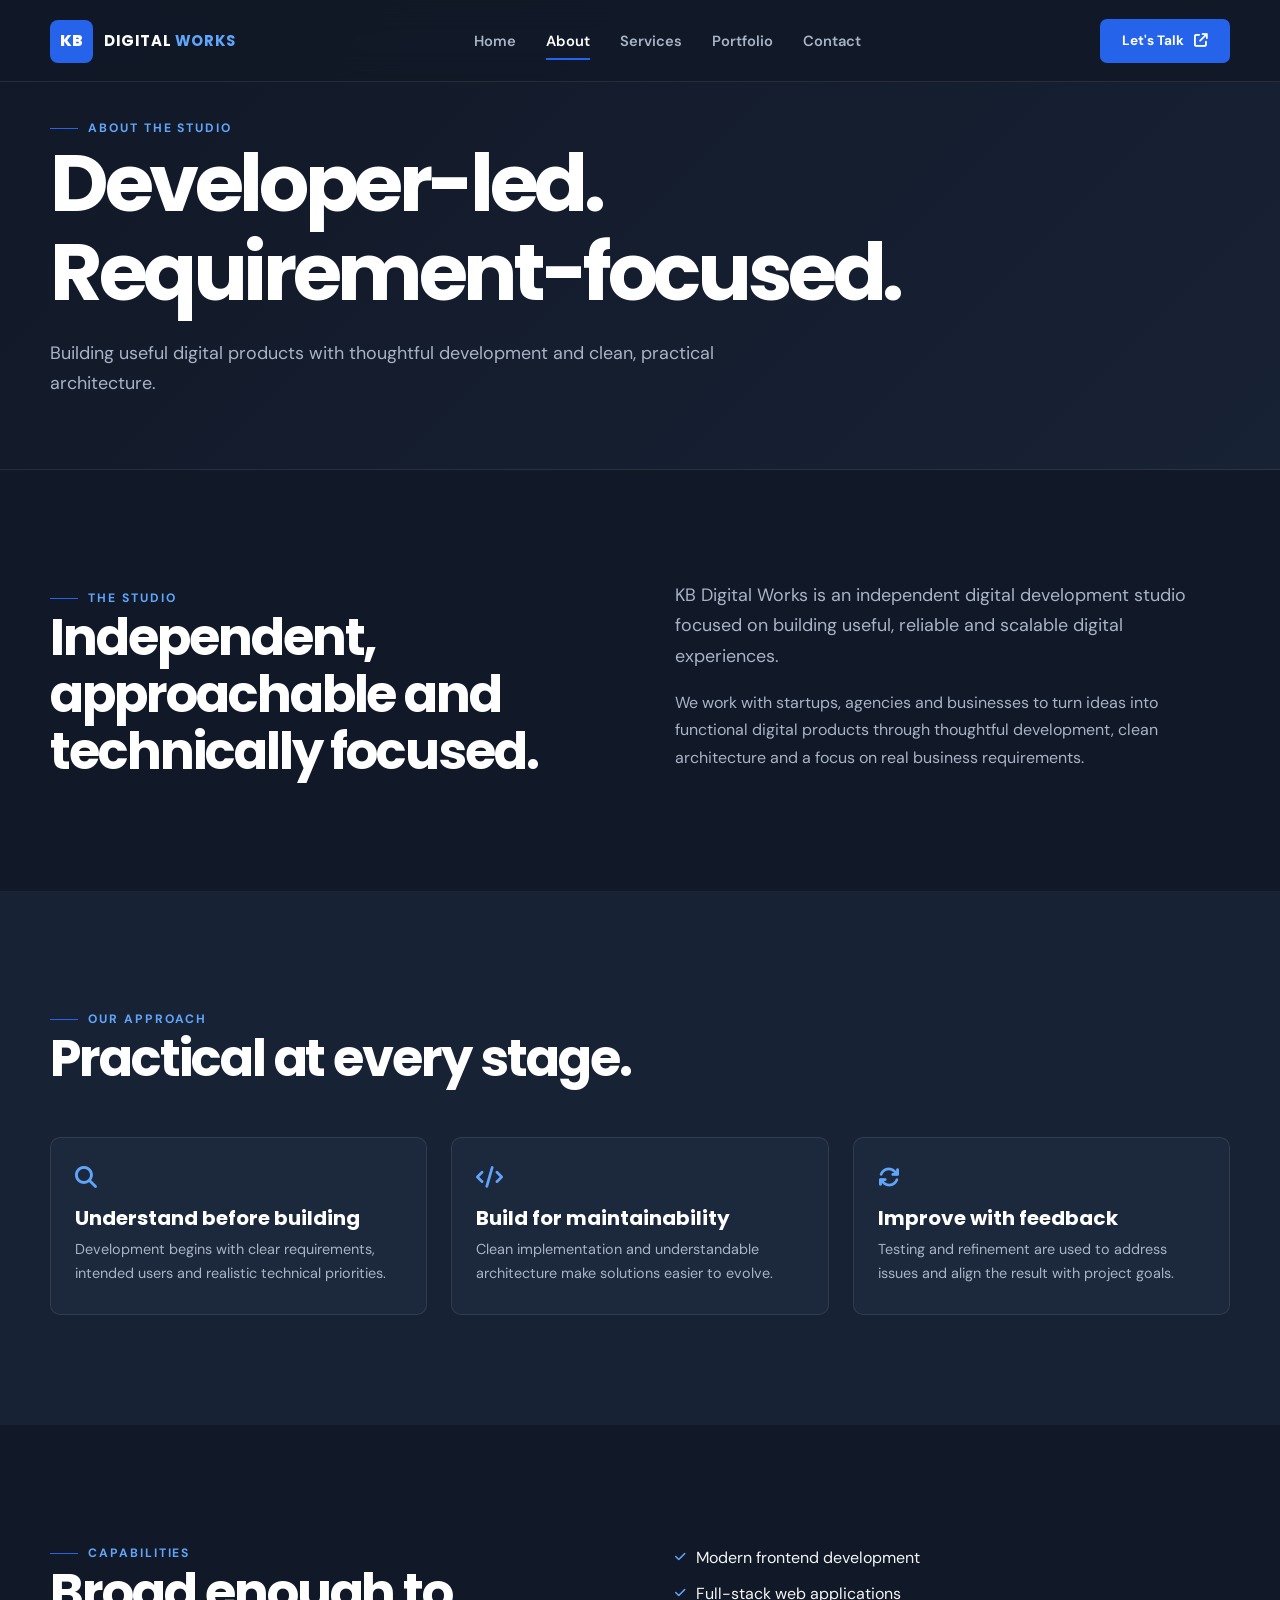
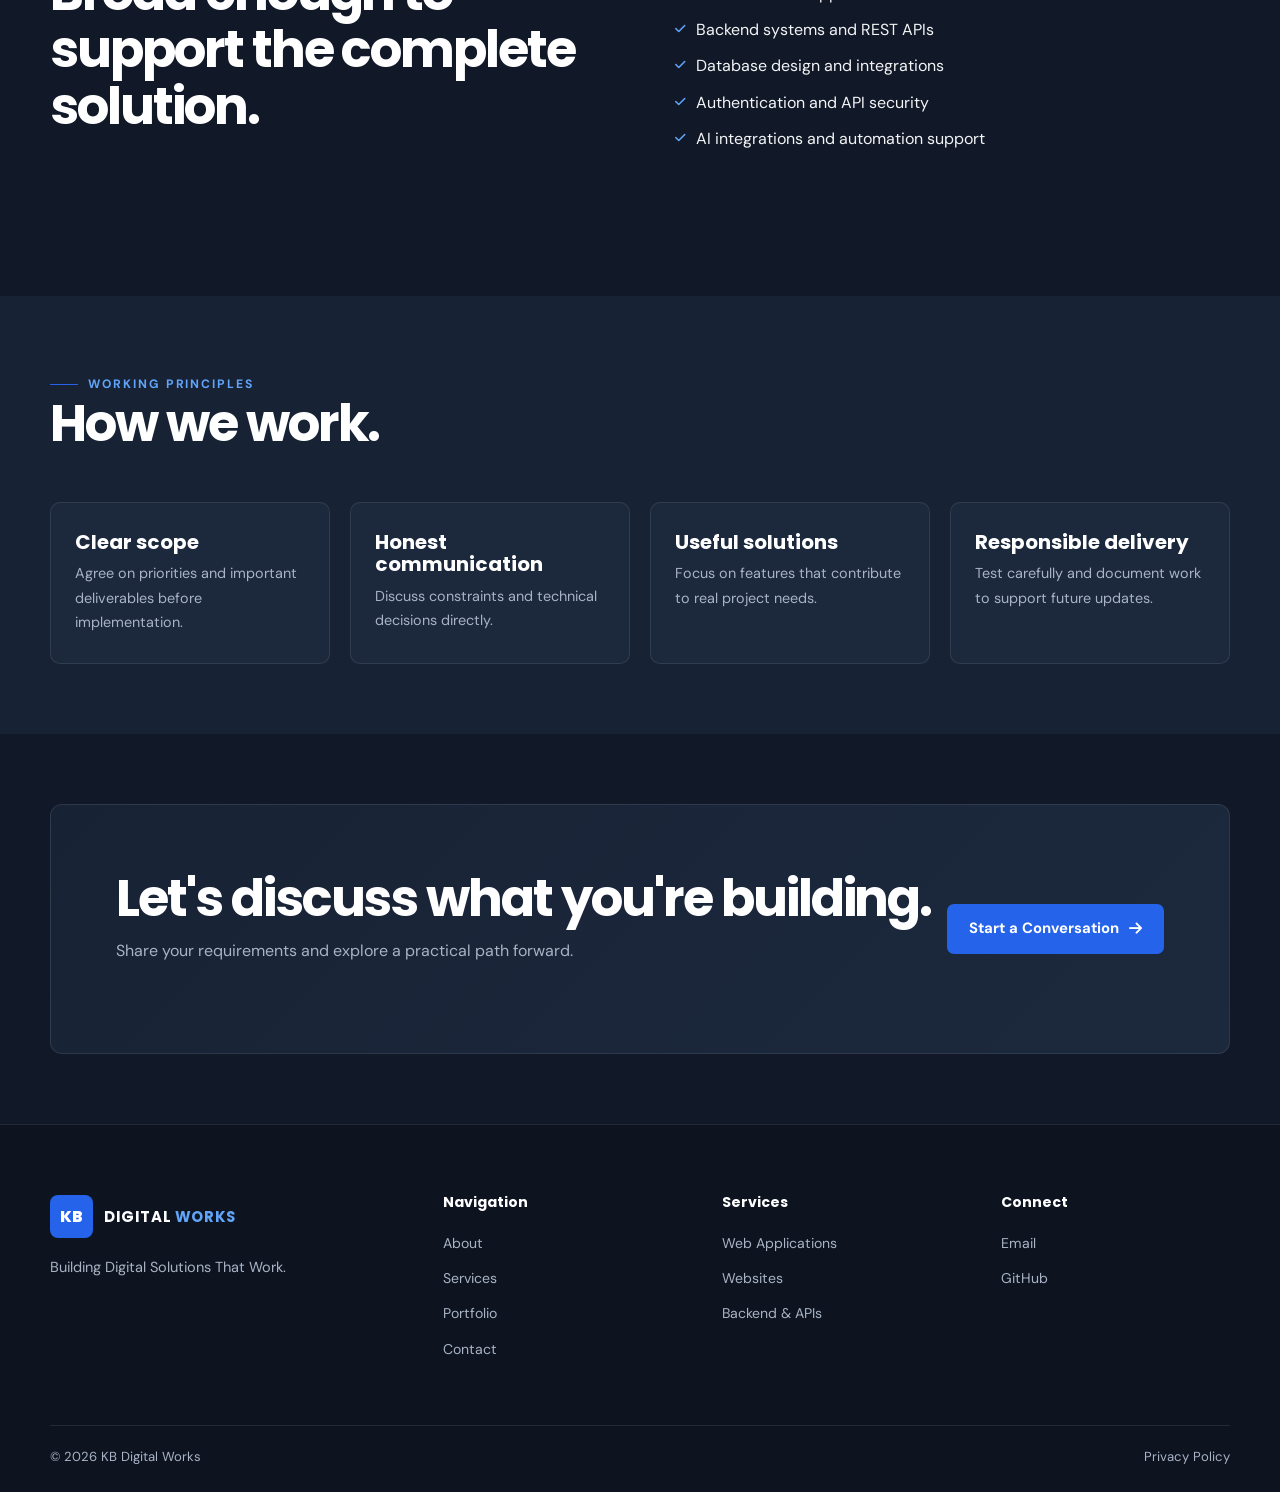
==== about.html @ 34f52a62 "Add new JavaScript files for animations, contact form handling, navigation, and portfolio filtering;" ====
<!DOCTYPE html><html lang="en"><head><meta charset="UTF-8"><meta name="viewport" content="width=device-width,initial-scale=1"><title>About | KB Digital Works</title><meta name="description" content="Learn about KB Digital Works, an independent developer-led digital development studio."><link rel="canonical" href="https://kb-digitalworks.github.io/about.html"><meta property="og:title" content="About KB Digital Works"><meta property="og:description" content="A developer-led studio focused on useful, reliable and scalable digital experiences."><link rel="icon" href="assets/images/logo/favicon.svg"><link rel="preconnect" href="https://fonts.googleapis.com"><link rel="preconnect" href="https://fonts.gstatic.com" crossorigin><link href="https://fonts.googleapis.com/css2?family=DM+Sans:wght@400;500;600;700&family=Poppins:wght@500;600;700;800&display=swap" rel="stylesheet"><link rel="stylesheet" href="https://cdnjs.cloudflare.com/ajax/libs/font-awesome/6.5.2/css/all.min.css"><link rel="stylesheet" href="css/style.css"><link rel="stylesheet" href="css/animations.css"><link rel="stylesheet" href="css/responsive.css"></head><body>
<header class="header"><nav class="navbar container"><a class="brand" href="index.html"><span class="brand-icon">KB</span><span class="brand-name">DIGITAL <span>WORKS</span></span></a><ul class="nav-links"><li><a class="nav-link" href="index.html">Home</a></li><li><a class="nav-link active" href="about.html">About</a></li><li><a class="nav-link" href="services.html">Services</a></li><li><a class="nav-link" href="portfolio.html">Portfolio</a></li><li><a class="nav-link" href="contact.html">Contact</a></li></ul><a class="nav-cta" href="contact.html">Let's Talk <i class="fa-solid fa-arrow-up-right-from-square"></i></a><button class="menu-toggle" aria-label="Toggle navigation" aria-expanded="false"><i class="fa-solid fa-bars"></i></button></nav></header>
<main class="main-content"><section class="page-hero"><div class="container"><div class="eyebrow">About the studio</div><h1>Developer-led. Requirement-focused.</h1><p class="lead">Building useful digital products with thoughtful development and clean, practical architecture.</p></div></section>
<section class="section"><div class="container"><div class="grid two-col" data-reveal><div><div class="eyebrow">The studio</div><h2>Independent, approachable and technically focused.</h2></div><div><p class="lead">KB Digital Works is an independent digital development studio focused on building useful, reliable and scalable digital experiences.</p><p style="color:var(--muted);margin-top:18px">We work with startups, agencies and businesses to turn ideas into functional digital products through thoughtful development, clean architecture and a focus on real business requirements.</p></div></div></div></section>
<section class="section" style="background:var(--bg-secondary)"><div class="container"><div class="section-heading"><div class="eyebrow">Our approach</div><h2>Practical at every stage.</h2></div><div class="grid three-col"><article class="card differentiator"><i class="fa-solid fa-magnifying-glass"></i><h3>Understand before building</h3><p>Development begins with clear requirements, intended users and realistic technical priorities.</p></article><article class="card differentiator"><i class="fa-solid fa-code"></i><h3>Build for maintainability</h3><p>Clean implementation and understandable architecture make solutions easier to evolve.</p></article><article class="card differentiator"><i class="fa-solid fa-arrows-rotate"></i><h3>Improve with feedback</h3><p>Testing and refinement are used to address issues and align the result with project goals.</p></article></div></div></section>
<section class="section"><div class="container"><div class="grid two-col"><div><div class="section-heading"><div class="eyebrow">Capabilities</div><h2>Broad enough to support the complete solution.</h2></div></div><div><ul class="check-list"><li><i class="fa-solid fa-check"></i>Modern frontend development</li><li><i class="fa-solid fa-check"></i>Full-stack web applications</li><li><i class="fa-solid fa-check"></i>Backend systems and REST APIs</li><li><i class="fa-solid fa-check"></i>Database design and integrations</li><li><i class="fa-solid fa-check"></i>Authentication and API security</li><li><i class="fa-solid fa-check"></i>AI integrations and automation support</li></ul></div></div></div></section>
<section class="section-sm" style="background:var(--bg-secondary)"><div class="container"><div class="section-heading"><div class="eyebrow">Working principles</div><h2>How we work.</h2></div><div class="grid four-col"><article class="card differentiator"><h3>Clear scope</h3><p>Agree on priorities and important deliverables before implementation.</p></article><article class="card differentiator"><h3>Honest communication</h3><p>Discuss constraints and technical decisions directly.</p></article><article class="card differentiator"><h3>Useful solutions</h3><p>Focus on features that contribute to real project needs.</p></article><article class="card differentiator"><h3>Responsible delivery</h3><p>Test carefully and document work to support future updates.</p></article></div></div></section>
<section class="section-sm"><div class="container"><div class="cta-band"><div><h2>Let's discuss what you're building.</h2><p>Share your requirements and explore a practical path forward.</p></div><a class="btn btn-primary" href="contact.html">Start a Conversation <i class="fa-solid fa-arrow-right"></i></a></div></div></section></main>
<footer class="footer"><div class="container"><div class="grid footer-grid"><div class="footer-about"><a class="brand" href="index.html"><span class="brand-icon">KB</span><span class="brand-name">DIGITAL <span>WORKS</span></span></a><p>Building Digital Solutions That Work.</p></div><div><h3>Navigation</h3><ul class="footer-links"><li><a href="about.html">About</a></li><li><a href="services.html">Services</a></li><li><a href="portfolio.html">Portfolio</a></li><li><a href="contact.html">Contact</a></li></ul></div><div><h3>Services</h3><ul class="footer-links"><li><a href="services.html#full-stack">Web Applications</a></li><li><a href="services.html#websites">Websites</a></li><li><a href="services.html#backend">Backend &amp; APIs</a></li></ul></div><div><h3>Connect</h3><ul class="footer-links"><li><a href="mailto:contact.kbdigitalworks@google.com">Email</a></li><li><a href="https://github.com/kb-digitalworks" target="_blank" rel="noopener">GitHub</a></li></ul></div></div><div class="footer-bottom"><span>© <span class="year"></span> KB Digital Works</span><a href="privacy.html">Privacy Policy</a></div></div></footer>
<script src="js/navigation-final.js"></script><script src="js/main.js"></script><script src="js/animations.js"></script></body></html>
---- css/style.css ----
/* Main stylesheet for KB Digital Works */

/* ==============================
   GLOBAL STYLES
================================= */

:root {
  --bg-primary: #111827;
  --bg-secondary: #182235;
  --bg-card: #1c293d;

  --primary: #2563eb;
  --blue-light: #60a5fa;

  --white: #ffffff;
  --light: #f3f4f6;
  --muted: #a8b3c5;

  --border: rgba(255, 255, 255, 0.09);

  --heading: 'Poppins', sans-serif;
  --body: 'DM Sans', sans-serif;
  --container: 1180px;
}

* {
  margin: 0;
  padding: 0;
  box-sizing: border-box;
}

html {
  scroll-behavior: smooth;
}

body {
  background: var(--bg-primary);
  color: var(--white);
  font-family: var(--body);
  font-size: 16px;
  line-height: 1.7;
  overflow-x: hidden;
}

img {
  max-width: 100%;
  display: block;
}

a {
  color: inherit;
  text-decoration: none;
}

ul {
  list-style: none;
}

button,
input,
textarea,
select {
  font: inherit;
}

.container {
  width: min(var(--container), calc(100% - 48px));
  margin-inline: auto;
}

.section {
  padding: 110px 0;
}

.section-sm {
  padding: 70px 0;
}

.eyebrow {
  display: inline-flex;
  align-items: center;
  gap: 10px;
  color: var(--blue-light);
  font-size: 0.76rem;
  font-weight: 700;
  letter-spacing: 0.16em;
  text-transform: uppercase;
}

.eyebrow::before {
  content: '';
  width: 28px;
  height: 1px;
  background: var(--primary);
}

h1,
h2,
h3,
h4 {
  font-family: var(--heading);
  line-height: 1.12;
}

h1 {
  font-size: clamp(3rem, 6vw, 5.25rem);
  letter-spacing: -0.055em;
}

h2 {
  font-size: clamp(2.2rem, 4vw, 3.8rem);
  letter-spacing: -0.04em;
}

h3 {
  font-size: 1.25rem;
}

.lead {
  color: var(--muted);
  font-size: 1.12rem;
}

.text-muted {
  color: var(--muted);
}

.section-heading {
  max-width: 760px;
  margin-bottom: 50px;
}

.section-heading.center {
  text-align: center;
  margin-inline: auto;
}

.section-heading.center .eyebrow {
  justify-content: center;
}

.section-heading.center .eyebrow::before {
  display: none;
}

.grid {
  display: grid;
}

.two-col {
  grid-template-columns: repeat(2, minmax(0, 1fr));
  gap: 70px;
}

.three-col {
  grid-template-columns: repeat(3, minmax(0, 1fr));
  gap: 24px;
}

.four-col {
  grid-template-columns: repeat(4, minmax(0, 1fr));
  gap: 20px;
}

/* ==============================
   NAVBAR
================================= */

.header {
  height: 82px;
  position: fixed;
  inset: 0 0 auto;
  z-index: 1000;

  background: rgba(17, 24, 39, 0.84);
  border-bottom: 1px solid var(--border);
  backdrop-filter: blur(16px);

  transition: 0.3s;
}

.header.scrolled {
  background: rgba(17, 24, 39, 0.96);
}

.navbar {
  height: 82px;

  display: flex;
  align-items: center;
  justify-content: space-between;
}

/* BRAND */

.brand {
  display: flex;
  align-items: center;
  gap: 11px;
}

.brand-icon {
  width: 43px;
  height: 43px;

  border-radius: 8px;

  display: grid;
  place-items: center;

  background: var(--primary);

  font-family: var(--heading);
  font-weight: 800;
}

.brand-name {
  font-family: var(--heading);
  font-size: 0.93rem;
  font-weight: 700;
  letter-spacing: 0.04em;
}

.brand-name span {
  color: var(--blue-light);
}

/* NAV LINKS */

.nav-links {
  display: flex;
  align-items: center;
  gap: 30px;
}

.nav-link {
  position: relative;
  padding: 29px 0;

  color: var(--muted);
  font-size: 0.92rem;
  font-weight: 600;

  transition: color 0.3s ease;
}

.nav-link::after {
  content: '';
  position: absolute;
  left: 0;
  right: 100%;
  bottom: 20px;

  height: 2px;
  background: var(--primary);

  transition: right 0.25s;
}

.nav-link:hover,
.nav-link.active {
  color: var(--white);
}

.nav-link:hover::after,
.nav-link.active::after {
  right: 0;
}

/* CTA BUTTON */

.nav-cta,
.btn {
  display: inline-flex;
  align-items: center;
  justify-content: center;
  gap: 10px;

  min-height: 50px;
  padding: 0 21px;

  border: 1px solid transparent;
  border-radius: 7px;

  font-weight: 700;
  font-size: 0.93rem;

  transition: 0.25s;
  cursor: pointer;
}

.nav-cta {
  min-height: 44px;
  background: var(--primary);
  font-size: 0.85rem;
}

.btn-primary {
  background: var(--primary);
  color: var(--white);
}

.btn-primary:hover {
  background: #1d4ed8;
  transform: translateY(-2px);
  box-shadow: 0 12px 28px rgba(37, 99, 235, 0.22);
}

.btn-secondary {
  border-color: var(--border);
  background: transparent;
}

.btn-secondary:hover {
  border-color: rgba(96, 165, 250, 0.55);
  background: rgba(255, 255, 255, 0.03);
  transform: translateY(-2px);
}

/* MOBILE MENU BUTTON */

.menu-toggle {
  display: none;

  width: 44px;
  height: 44px;

  border: 0;
  background: transparent;

  color: white;
  font-size: 1.25rem;

  cursor: pointer;
}

/* ==============================
   RESPONSIVE NAVBAR
================================= */

@media (max-width: 900px) {
  .nav-links {
    gap: 20px;
  }

  .nav-cta {
    display: none;
  }
}

@media (max-width: 700px) {
  .navbar {
    height: 72px;
  }

  .menu-toggle {
    display: block;
  }

  .nav-links {
    position: absolute;
    top: 72px;
    left: 0;

    width: 100%;

    display: none;
    flex-direction: column;
    align-items: flex-start;

    gap: 0;

    padding: 15px 5% 22px;

    background: var(--bg-secondary);
    border-bottom: 1px solid var(--border);
  }

  .nav-links.show {
    display: flex;
  }

  .nav-links li {
    width: 100%;
  }

  .nav-link {
    display: block;
    width: 100%;
    padding: 13px 0;
  }

  .brand-name {
    font-size: 15px;
  }
}

/* ==============================
   COMPONENT STYLES
================================= */

.hero {
  position: relative;
  min-height: 680px;

  display: flex;
  align-items: center;
  overflow: hidden;
}

.hero::before {
  content: '';
  position: absolute;
  width: 520px;
  height: 520px;
  right: -180px;
  top: -170px;

  border-radius: 50%;

  background: rgba(37, 99, 235, 0.12);
  filter: blur(90px);
}

.hero-grid {
  align-items: center;
}

.hero-copy h1 {
  max-width: 730px;
}

.hero-copy h1 span {
  color: var(--blue-light);
}

.hero-copy .lead {
  max-width: 630px;
  margin: 24px 0 32px;
}

.availability {
  display: flex;
  align-items: center;
  gap: 9px;
  margin-bottom: 24px;

  color: var(--muted);
  font-size: 0.85rem;
}

.availability i {
  color: #50d890;
  font-size: 0.55rem;
}

.hero-actions {
  display: flex;
  gap: 12px;
}

.hero-visual {
  position: relative;
  height: 490px;
}

.dashboard-shell {
  position: absolute;
  inset: 20px 0 35px 20px;

  border: 1px solid var(--border);
  border-radius: 14px;

  background: linear-gradient(
    145deg,
    rgba(28, 41, 61, 0.95),
    rgba(17, 24, 39, 0.96)
  );

  box-shadow: 0 30px 70px rgba(0, 0, 0, 0.28);
  overflow: hidden;
}

.dashboard-top {
  height: 54px;

  border-bottom: 1px solid var(--border);

  display: flex;
  align-items: center;
  padding: 0 18px;
  gap: 7px;
}

.dot {
  width: 7px;
  height: 7px;
  border-radius: 50%;

  background: rgba(255, 255, 255, 0.18);
}

.dash-body {
  display: grid;
  grid-template-columns: 58px 1fr;
  height: calc(100% - 54px);
}

.dash-sidebar {
  border-right: 1px solid var(--border);

  display: flex;
  align-items: center;
  flex-direction: column;

  padding-top: 18px;
  gap: 17px;
}

.dash-sidebar i {
  color: var(--text-muted);
}

.dash-main {
  padding: 24px;
}

.dash-kicker {
  font-size: 0.65rem;
  color: var(--muted);
  text-transform: uppercase;
}

.dash-title {
  height: 13px;
  width: 150px;

  background: rgba(255, 255, 255, 0.85);
  border-radius: 3px;

  margin: 10px 0 22px;
}

.chart {
  height: 145px;

  border-left: 1px solid var(--border);
  border-bottom: 1px solid var(--border);

  display: flex;
  align-items: flex-end;
  gap: 10px;

  padding: 12px;
}

.chart span {
  flex: 1;

  background: linear-gradient(to top, rgba(37, 99, 235, 0.65), rgba(96, 165, 250, 0.12));
  border-radius: 3px 3px 0 0;
}

.code-panel {
  position: absolute;
  right: -20px;
  bottom: 0;

  width: 270px;
  padding: 17px;

  border: 1px solid var(--border);
  border-radius: 10px;

  background: rgba(24, 34, 53, 0.96);
  box-shadow: 0 18px 40px rgba(0, 0, 0, 0.25);

  font-family: monospace;
  font-size: 0.72rem;
  color: var(--muted);
}

.code-panel div {
  margin: 5px 0;
}

.code-blue {
  color: var(--blue-light);
}

.intro-panel {
  padding: 55px;

  border: 1px solid var(--border);
  border-radius: 12px;

  background: var(--bg-secondary);

  grid-template-columns: 1.35fr 1fr;
  align-items: center;
}

.intro-panel h2 {
  max-width: 620px;
}

.principles {
  display: grid;
  gap: 16px;
}

.principle {
  display: flex;
  align-items: center;
  gap: 13px;

  color: var(--light);
  font-weight: 600;
}

.principle i {
  width: 34px;
  height: 34px;

  border-radius: 50%;

  display: grid;
  place-items: center;

  background: rgba(37, 99, 235, 0.12);
  color: var(--blue-light);
  font-size: 0.75rem;
}

.card {
  border: 1px solid var(--border);
  border-radius: 10px;

  background: var(--bg-card);

  transition: 0.28s;
}

.card:hover {
  transform: translateY(-6px);
  border-color: rgba(96, 165, 250, 0.28);
  box-shadow: 0 20px 45px rgba(0, 0, 0, 0.16);
}

.service-card {
  padding: 32px;
  min-height: 370px;
}

.icon-box {
  width: 48px;
  height: 48px;

  border: 1px solid var(--border);
  border-radius: 8px;

  display: grid;
  place-items: center;

  color: var(--blue-light);
  background: rgba(37, 99, 235, 0.08);

  margin-bottom: 26px;
}

.service-card h3 {
  margin-bottom: 12px;
}

.service-card p {
  color: var(--muted);
  font-size: 0.94rem;
}

.tag-list {
  display: flex;
  flex-wrap: wrap;
  gap: 7px;
  margin: 20px 0;
}

.tag {
  padding: 5px 9px;

  border: 1px solid var(--border);
  border-radius: 4px;

  color: var(--muted);
  font-size: 0.72rem;
}

.text-link {
  display: inline-flex;
  align-items: center;
  gap: 8px;

  color: var(--blue-light);
  font-size: 0.87rem;
  font-weight: 700;
}

.text-link i {
  transition: 0.2s;
}

.text-link:hover i {
  transform: translateX(4px);
}

.differentiator {
  padding: 28px 24px;
}

.differentiator i {
  color: var(--blue-light);
  font-size: 1.35rem;
  margin-bottom: 18px;
}

.differentiator p {
  color: var(--muted);
  font-size: 0.9rem;
  margin-top: 8px;
}

.tech-group {
  padding: 28px;
  border-left: 1px solid var(--border);
}

.tech-group h3 {
  font-size: 0.95rem;
  text-transform: uppercase;
  letter-spacing: 0.09em;
  margin-bottom: 18px;
}

.tech-tags {
  display: flex;
  flex-wrap: wrap;
  gap: 8px;
}

.project-card {
  overflow: hidden;
}

.project-visual {
  height: 230px;

  display: grid;
  place-items: center;
  position: relative;

  background: var(--bg-secondary);

  border-bottom: 1px solid var(--border);
}

.project-visual::after {
  content: '';
  position: absolute;
  width: 180px;
  height: 180px;

  border: 1px solid var(--border);
  border-radius: 50%;

  transform: rotate(-15deg);
}

.project-visual i {
  position: relative;
  z-index: 2;

  color: var(--blue-light);
  font-size: 2.4rem;
}

.project-content {
  padding: 25px;
}

.project-status {
  color: var(--blue-light);
  font-size: 0.72rem;
  text-transform: uppercase;
  font-weight: 700;
  letter-spacing: 0.08em;
}

.project-content h3 {
  margin: 8px 0;
}

.project-content p {
  color: var(--muted);
  font-size: 0.88rem;
}

.process-grid {
  position: relative;
  grid-template-columns: repeat(5, 1fr);
}

.process-grid::before {
  content: '';
  position: absolute;
  top: 25px;
  left: 8%;
  right: 8%;

  height: 1px;
  background: var(--border);
}

.process-step {
  position: relative;
  text-align: center;
  padding: 0 12px;
}

.step-number {
  position: relative;
  z-index: 2;

  width: 50px;
  height: 50px;
  margin: 0 auto 20px;

  border-radius: 50%;

  display: grid;
  place-items: center;

  border: 1px solid var(--border);

  background: var(--bg-primary);
  color: var(--blue-light);

  font-family: var(--heading);
  font-size: 0.85rem;
}

.process-step p {
  color: var(--muted);
  font-size: 0.85rem;
  margin-top: 8px;
}

.cta-band {
  padding: 65px;

  border: 1px solid var(--border);
  border-radius: 12px;

  background: linear-gradient(135deg, var(--bg-secondary), var(--bg-card));

  display: flex;
  align-items: center;
  justify-content: space-between;
}

.cta-band h2 {
  font-size: clamp(2rem, 4vw, 3.2rem);
}

.cta-band p {
  color: var(--muted);
  margin: 10px 0 24px;
}

.cta-actions {
  display: flex;
  gap: 10px;
}

.page-hero {
  min-height: 390px;

  display: flex;
  align-items: flex-end;

  padding: 110px 0 70px;

  background: linear-gradient(135deg, var(--bg-primary), var(--bg-secondary));
  border-bottom: 1px solid var(--border);
}

.page-hero h1 {
  font-size: clamp(3rem, 7vw, 5rem);
  max-width: 850px;
}

.page-hero p {
  max-width: 700px;
  margin-top: 20px;
}

.detail-item {
  display: grid;
  grid-template-columns: 70px 1fr;
  gap: 24px;

  padding: 55px 0;
  border-bottom: 1px solid var(--border);
}

.detail-item:last-child {
  border: 0;
}

.detail-item .icon-box {
  margin: 0;
}

.detail-copy p {
  color: var(--muted);
  margin: 12px 0 18px;
}

.detail-columns {
  grid-template-columns: 1fr 1fr;
  gap: 30px;
}

.check-list li {
  display: flex;
  gap: 10px;
  margin: 9px 0;

  color: var(--light);
}

.check-list i {
  color: var(--blue-light);
  margin-top: 7px;
  font-size: 0.75rem;
}

.faq-item {
  border-bottom: 1px solid var(--border);
}

.faq-question {
  width: 100%;
  border: 0;
  background: transparent;

  color: white;

  display: flex;
  justify-content: space-between;
  text-align: left;

  padding: 20px 0;
  cursor: pointer;
  font-weight: 700;
}

.faq-answer {
  max-height: 0;
  overflow: hidden;

  color: var(--muted);
  transition: max-height 0.35s;
}

.faq-answer p {
  padding: 0 40px 20px 0;
}

.faq-item.open .faq-answer {
  max-height: 220px;
}

.faq-item.open .faq-question i {
  transform: rotate(45deg);
}

.portfolio-filter {
  display: flex;
  gap: 8px;
  margin-bottom: 32px;
  flex-wrap: wrap;
}

.filter-btn {
  border: 1px solid var(--border);
  background: transparent;

  color: var(--muted);
  border-radius: 6px;
  padding: 9px 14px;

  cursor: pointer;
}

.filter-btn.active,
.filter-btn:hover {
  background: var(--primary);
  color: white;
  border-color: var(--primary);
}

.portfolio-grid {
  grid-template-columns: repeat(3, minmax(0, 1fr));
  gap: 24px;
}

.portfolio-card.hidden {
  display: none;
}

.contact-layout {
  grid-template-columns: 0.85fr 1.15fr;
}

.contact-detail {
  display: flex;
  gap: 14px;
  margin: 22px 0;
}

.contact-detail i {
  width: 40px;
  height: 40px;

  border-radius: 7px;

  display: grid;
  place-items: center;

  background: rgba(37, 99, 235, 0.1);
  color: var(--blue-light);
}

.contact-form {
  padding: 38px;

  border: 1px solid var(--border);
  border-radius: 12px;

  background: var(--bg-secondary);
}

.form-row {
  display: grid;
  grid-template-columns: 1fr 1fr;
  gap: 18px;
}

.form-group {
  margin-bottom: 18px;
}

.form-group label {
  display: block;
  margin-bottom: 7px;

  font-size: 0.85rem;
  font-weight: 700;
}

.form-group input,
.form-group select,
.form-group textarea {
  width: 100%;

  border: 1px solid var(--border);
  border-radius: 6px;

  background: #131d2d;
  color: white;

  padding: 12px 14px;

  outline: none;
}

.form-group textarea {
  min-height: 140px;
  resize: vertical;
}

.form-group input:focus,
.form-group select:focus,
.form-group textarea:focus {
  border-color: var(--blue-light);
  box-shadow: 0 0 0 3px rgba(96, 165, 250, 0.08);
}

.form-group input.invalid,
.form-group select.invalid,
.form-group textarea.invalid {
  border-color: #f87171;
}

.error-message {
  min-height: 18px;
  color: #fca5a5;
  font-size: 0.75rem;
  margin-top: 4px;
}

.privacy-check {
  display: flex;
  align-items: flex-start;
  gap: 10px;

  font-size: 0.82rem;
  color: var(--muted);
}

.privacy-check input {
  margin-top: 5px;
  accent-color: var(--primary);
}

.honeypot {
  position: absolute !important;
  left: -9999px !important;
}

.form-status {
  display: none;
  margin-top: 15px;
  padding: 12px;
  border-radius: 6px;
  font-size: 0.87rem;
}

.form-status.success {
  display: block;

  background: rgba(34, 197, 94, 0.1);
  border: 1px solid rgba(34, 197, 94, 0.25);
}

.form-status.error {
  display: block;

  background: rgba(248, 113, 113, 0.1);
  border: 1px solid rgba(248, 113, 113, 0.25);
}

.submit-btn[disabled] {
  opacity: 0.65;
  cursor: not-allowed;
}

.policy-content {
  max-width: 820px;
}

.policy-content h2 {
  font-size: 1.65rem;
  margin: 40px 0 12px;
}

.policy-content p,
.policy-content li {
  color: var(--muted);
}

.policy-content ul {
  padding-left: 20px;
}

.policy-note {
  border-left: 3px solid var(--primary);
  padding: 16px 20px;

  background: var(--bg-secondary);
  color: var(--muted) !important;

  margin-bottom: 30px;
}

.footer {
  border-top: 1px solid var(--border);
  padding: 70px 0 24px;

  background: #0d1420;
}

.footer-grid {
  grid-template-columns: 1.5fr repeat(3, 1fr);
  gap: 50px;
}

.footer-about p {
  color: var(--muted);
  max-width: 330px;
  margin-top: 18px;
  font-size: 0.91rem;
}

.footer h3 {
  font-size: 0.88rem;
  margin-bottom: 18px;
}

.footer-links li {
  margin: 8px 0;
}

.footer-links a {
  color: var(--muted);
  font-size: 0.88rem;
}

.footer-links a:hover {
  color: white;
}

.footer-bottom {
  margin-top: 55px;
  padding-top: 20px;

  border-top: 1px solid var(--border);

  display: flex;
  justify-content: space-between;

  color: var(--muted);
  font-size: 0.82rem;
}
---- css/animations.css ----
[data-reveal]{opacity:0;transform:translateY(22px);transition:opacity .65s ease,transform .65s ease}[data-reveal].revealed{opacity:1;transform:none}.hero-copy[data-reveal]{transition-delay:.08s}.hero-visual[data-reveal]{transition-delay:.18s}@keyframes pulseDot{0%,100%{box-shadow:0 0 0 0 rgba(80,216,144,.35)}50%{box-shadow:0 0 0 6px rgba(80,216,144,0)}}.availability i{animation:pulseDot 2s infinite}@media(prefers-reduced-motion:reduce){html{scroll-behavior:auto}[data-reveal]{opacity:1;transform:none;transition:none}.availability i{animation:none}}
---- css/responsive.css ----
@media(max-width:1024px){.four-col{grid-template-columns:repeat(2,1fr)}.hero-grid,.two-col,.contact-layout{grid-template-columns:1fr 1fr;gap:40px}.process-grid{grid-template-columns:repeat(5,1fr)}.footer-grid{grid-template-columns:1.5fr 1fr 1fr}.footer-grid>div:last-child{grid-column:2/4}.portfolio-grid{grid-template-columns:repeat(2,1fr)}}
@media(max-width:820px){.nav-cta{display:none}.menu-toggle{display:block}.nav-links{position:absolute;top:82px;left:0;width:100%;display:none;flex-direction:column;align-items:flex-start;gap:0;padding:12px 24px 24px;background:rgba(24,34,53,.98);border-bottom:1px solid var(--border)}.nav-links.open{display:flex}.nav-link{display:block;width:100%;padding:14px 0}.nav-link::after{bottom:8px}.hero{padding-top:70px}.hero-grid,.two-col,.contact-layout,.intro-panel,.detail-columns{grid-template-columns:1fr}.hero-visual{height:400px}.three-col{grid-template-columns:1fr}.process-grid{grid-template-columns:1fr 1fr}.process-grid::before{display:none}.process-step{margin-bottom:24px}.cta-band{align-items:flex-start;flex-direction:column}.portfolio-grid{grid-template-columns:1fr 1fr}.footer-grid{grid-template-columns:1fr 1fr}.footer-grid>div:first-child{grid-column:1/-1}.footer-grid>div:last-child{grid-column:auto}}
@media(max-width:600px){.container{width:min(1180px,calc(100% - 32px))}.section{padding:78px 0}.main-content{padding-top:72px}.header,.navbar{height:72px}.nav-links{top:72px}.brand-name{font-size:.78rem}.brand-icon{width:39px;height:39px}.hero{min-height:auto;padding:55px 0 70px}.hero-copy h1{font-size:clamp(2.55rem,13vw,3.7rem)}.hero-actions,.cta-actions{flex-direction:column}.hero-actions .btn,.cta-actions .btn{width:100%}.hero-visual{height:330px}.dashboard-shell{inset:10px 0 20px 0}.code-panel{right:5px;width:230px}.intro-panel{padding:32px 24px}.four-col,.process-grid,.footer-grid,.portfolio-grid{grid-template-columns:1fr}.section-heading{margin-bottom:35px}.project-visual{height:210px}.cta-band{padding:38px 24px}.page-hero{min-height:340px;padding:90px 0 55px}.page-hero h1{font-size:2.8rem}.detail-item{grid-template-columns:54px 1fr;gap:16px;padding:38px 0}.detail-item .icon-box{width:54px;height:54px}.form-row{grid-template-columns:1fr}.contact-form{padding:24px 18px}.footer-bottom{flex-direction:column;gap:8px}.footer{padding-top:55px}}
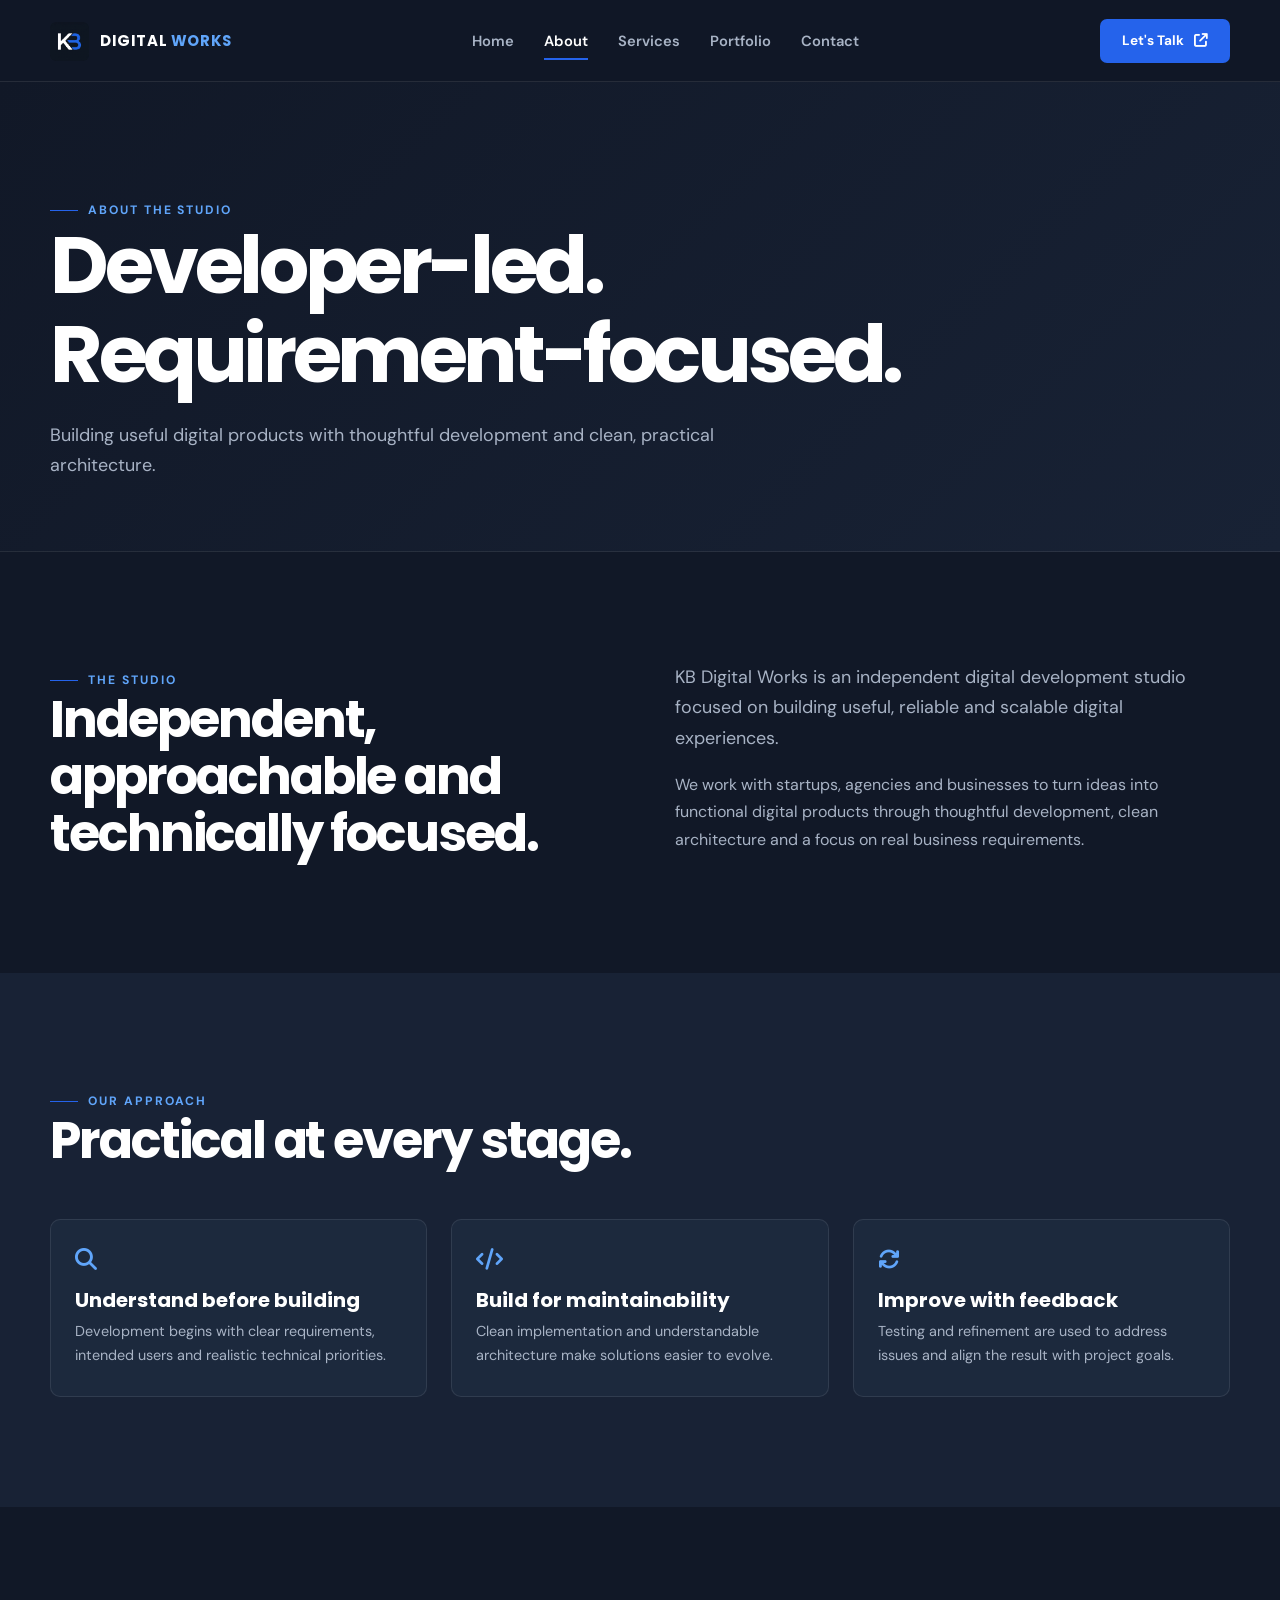
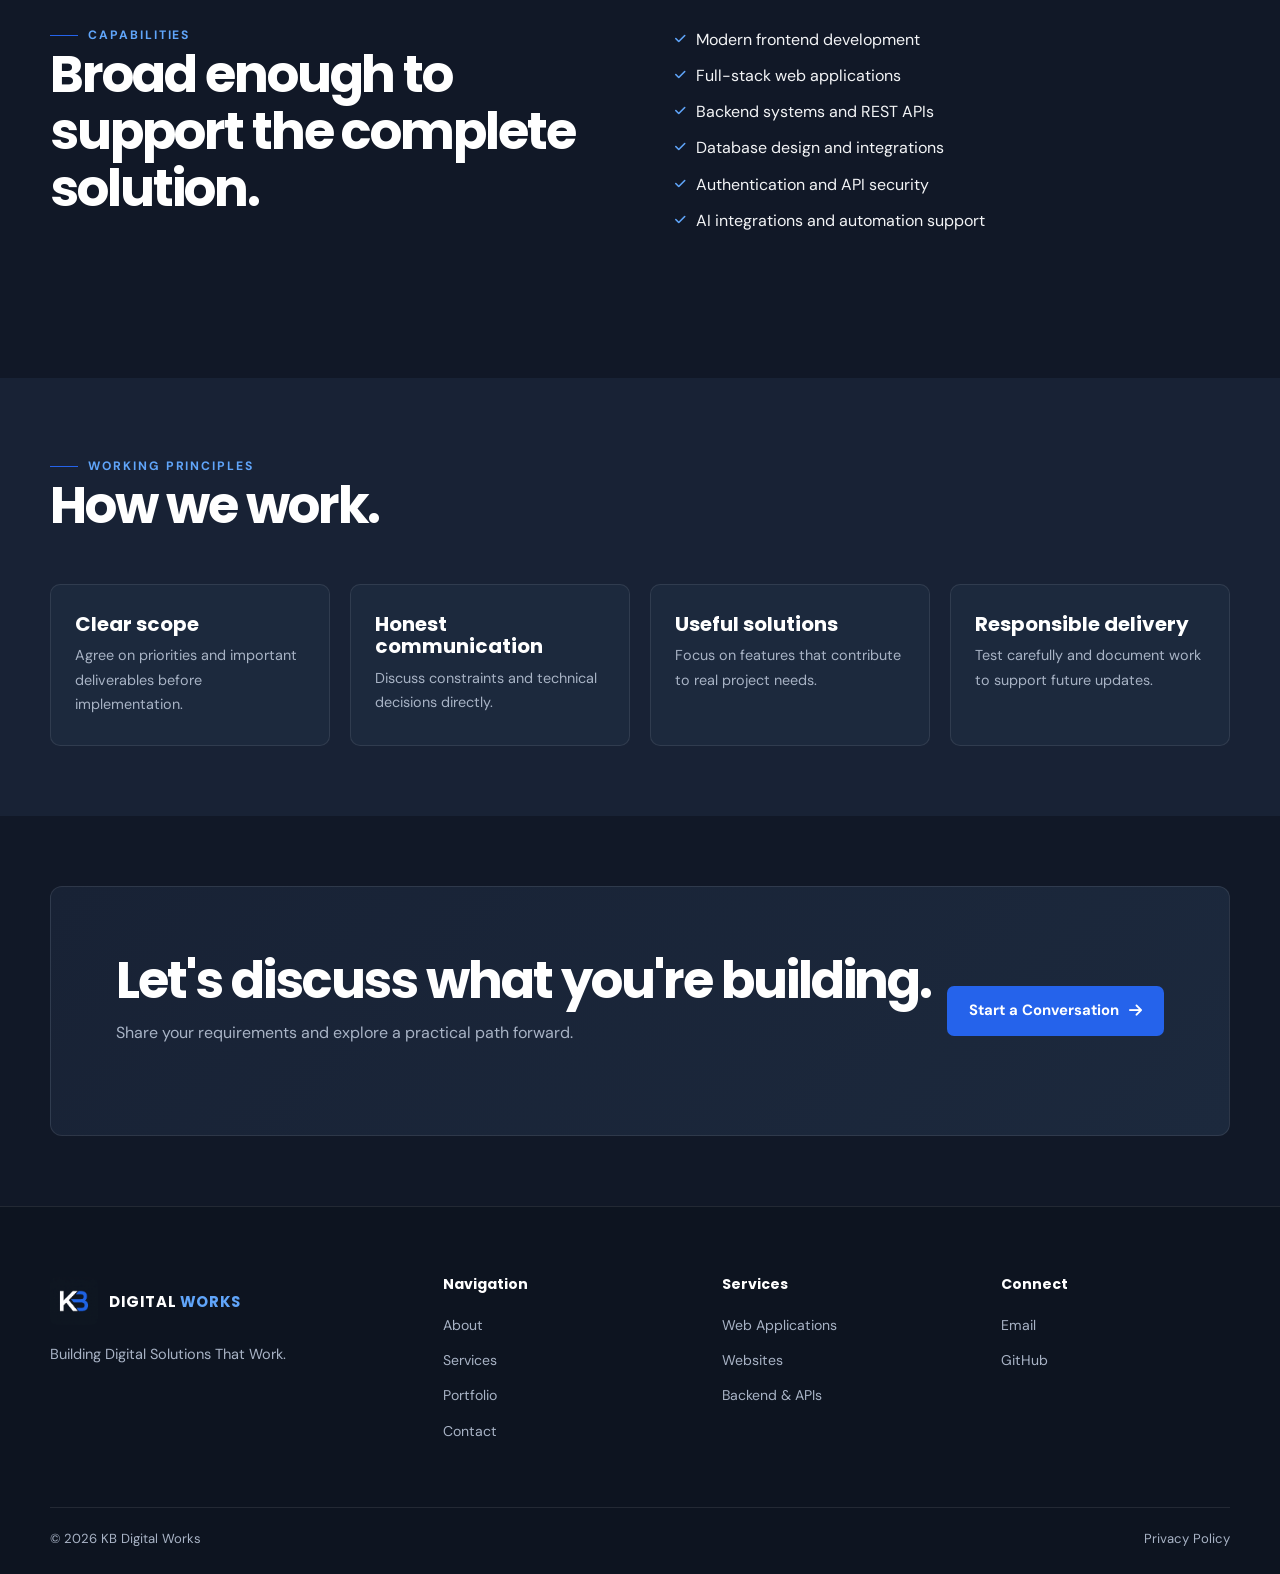
==== commit 0d43c40e: "Refactor code structure for improved readability and maintainability" ====
--- a/about.html
+++ b/about.html
@@ -1,10 +1,10 @@
-<!DOCTYPE html><html lang="en"><head><meta charset="UTF-8"><meta name="viewport" content="width=device-width,initial-scale=1"><title>About | KB Digital Works</title><meta name="description" content="Learn about KB Digital Works, an independent developer-led digital development studio."><link rel="canonical" href="https://kb-digitalworks.github.io/about.html"><meta property="og:title" content="About KB Digital Works"><meta property="og:description" content="A developer-led studio focused on useful, reliable and scalable digital experiences."><link rel="icon" href="assets/images/logo/favicon.svg"><link rel="preconnect" href="https://fonts.googleapis.com"><link rel="preconnect" href="https://fonts.gstatic.com" crossorigin><link href="https://fonts.googleapis.com/css2?family=DM+Sans:wght@400;500;600;700&family=Poppins:wght@500;600;700;800&display=swap" rel="stylesheet"><link rel="stylesheet" href="https://cdnjs.cloudflare.com/ajax/libs/font-awesome/6.5.2/css/all.min.css"><link rel="stylesheet" href="css/style.css"><link rel="stylesheet" href="css/animations.css"><link rel="stylesheet" href="css/responsive.css"></head><body>
-<header class="header"><nav class="navbar container"><a class="brand" href="index.html"><span class="brand-icon">KB</span><span class="brand-name">DIGITAL <span>WORKS</span></span></a><ul class="nav-links"><li><a class="nav-link" href="index.html">Home</a></li><li><a class="nav-link active" href="about.html">About</a></li><li><a class="nav-link" href="services.html">Services</a></li><li><a class="nav-link" href="portfolio.html">Portfolio</a></li><li><a class="nav-link" href="contact.html">Contact</a></li></ul><a class="nav-cta" href="contact.html">Let's Talk <i class="fa-solid fa-arrow-up-right-from-square"></i></a><button class="menu-toggle" aria-label="Toggle navigation" aria-expanded="false"><i class="fa-solid fa-bars"></i></button></nav></header>
+<!DOCTYPE html><html lang="en"><head><meta charset="UTF-8"><meta name="viewport" content="width=device-width,initial-scale=1"><title>About | KB Digital Works</title><meta name="description" content="Learn about KB Digital Works, an independent developer-led digital development studio."><link rel="canonical" href="https://kb-digitalworks.github.io/about.html"><meta property="og:title" content="About KB Digital Works"><meta property="og:description" content="A developer-led studio focused on useful, reliable and scalable digital experiences."><link rel="icon" type="image/png" href="assets/images/logo/KB_Digital_Works_Favicon_512x512.png"><link rel="preconnect" href="https://fonts.googleapis.com"><link rel="preconnect" href="https://fonts.gstatic.com" crossorigin><link href="https://fonts.googleapis.com/css2?family=DM+Sans:wght@400;500;600;700&family=Poppins:wght@500;600;700;800&display=swap" rel="stylesheet"><link rel="stylesheet" href="https://cdnjs.cloudflare.com/ajax/libs/font-awesome/6.5.2/css/all.min.css"><link rel="stylesheet" href="css/style.css"><link rel="stylesheet" href="css/animations.css"><link rel="stylesheet" href="css/responsive.css"><meta property="og:image" content="https://kb-digitalworks.github.io/assets/images/logo/KB_Digital_Works_Square_Logo_500x500.png"><meta property="og:image:alt" content="KB Digital Works"><meta name="twitter:card" content="summary"></head><body>
+<header class="header"><nav class="navbar container"><a class="brand" href="index.html"><img class="brand-logo" src="assets/images/logo/KB_Digital_Works_Monogram_Dark_1000x1000.png" alt="KB Digital Works monogram" width="43" height="43"><span class="brand-name">DIGITAL <span>WORKS</span></span></a><ul class="nav-links" id="navLinks"><li><a class="nav-link" href="index.html">Home</a></li><li><a class="nav-link active" href="about.html">About</a></li><li><a class="nav-link" href="services.html">Services</a></li><li><a class="nav-link" href="portfolio.html">Portfolio</a></li><li><a class="nav-link" href="contact.html">Contact</a></li></ul><a class="nav-cta" href="contact.html">Let's Talk <i class="fa-solid fa-arrow-up-right-from-square"></i></a><button class="menu-toggle" aria-label="Toggle navigation" aria-expanded="false" aria-controls="navLinks" type="button"><i class="fa-solid fa-bars" aria-hidden="true"></i></button></nav></header>
 <main class="main-content"><section class="page-hero"><div class="container"><div class="eyebrow">About the studio</div><h1>Developer-led. Requirement-focused.</h1><p class="lead">Building useful digital products with thoughtful development and clean, practical architecture.</p></div></section>
 <section class="section"><div class="container"><div class="grid two-col" data-reveal><div><div class="eyebrow">The studio</div><h2>Independent, approachable and technically focused.</h2></div><div><p class="lead">KB Digital Works is an independent digital development studio focused on building useful, reliable and scalable digital experiences.</p><p style="color:var(--muted);margin-top:18px">We work with startups, agencies and businesses to turn ideas into functional digital products through thoughtful development, clean architecture and a focus on real business requirements.</p></div></div></div></section>
 <section class="section" style="background:var(--bg-secondary)"><div class="container"><div class="section-heading"><div class="eyebrow">Our approach</div><h2>Practical at every stage.</h2></div><div class="grid three-col"><article class="card differentiator"><i class="fa-solid fa-magnifying-glass"></i><h3>Understand before building</h3><p>Development begins with clear requirements, intended users and realistic technical priorities.</p></article><article class="card differentiator"><i class="fa-solid fa-code"></i><h3>Build for maintainability</h3><p>Clean implementation and understandable architecture make solutions easier to evolve.</p></article><article class="card differentiator"><i class="fa-solid fa-arrows-rotate"></i><h3>Improve with feedback</h3><p>Testing and refinement are used to address issues and align the result with project goals.</p></article></div></div></section>
 <section class="section"><div class="container"><div class="grid two-col"><div><div class="section-heading"><div class="eyebrow">Capabilities</div><h2>Broad enough to support the complete solution.</h2></div></div><div><ul class="check-list"><li><i class="fa-solid fa-check"></i>Modern frontend development</li><li><i class="fa-solid fa-check"></i>Full-stack web applications</li><li><i class="fa-solid fa-check"></i>Backend systems and REST APIs</li><li><i class="fa-solid fa-check"></i>Database design and integrations</li><li><i class="fa-solid fa-check"></i>Authentication and API security</li><li><i class="fa-solid fa-check"></i>AI integrations and automation support</li></ul></div></div></div></section>
 <section class="section-sm" style="background:var(--bg-secondary)"><div class="container"><div class="section-heading"><div class="eyebrow">Working principles</div><h2>How we work.</h2></div><div class="grid four-col"><article class="card differentiator"><h3>Clear scope</h3><p>Agree on priorities and important deliverables before implementation.</p></article><article class="card differentiator"><h3>Honest communication</h3><p>Discuss constraints and technical decisions directly.</p></article><article class="card differentiator"><h3>Useful solutions</h3><p>Focus on features that contribute to real project needs.</p></article><article class="card differentiator"><h3>Responsible delivery</h3><p>Test carefully and document work to support future updates.</p></article></div></div></section>
 <section class="section-sm"><div class="container"><div class="cta-band"><div><h2>Let's discuss what you're building.</h2><p>Share your requirements and explore a practical path forward.</p></div><a class="btn btn-primary" href="contact.html">Start a Conversation <i class="fa-solid fa-arrow-right"></i></a></div></div></section></main>
-<footer class="footer"><div class="container"><div class="grid footer-grid"><div class="footer-about"><a class="brand" href="index.html"><span class="brand-icon">KB</span><span class="brand-name">DIGITAL <span>WORKS</span></span></a><p>Building Digital Solutions That Work.</p></div><div><h3>Navigation</h3><ul class="footer-links"><li><a href="about.html">About</a></li><li><a href="services.html">Services</a></li><li><a href="portfolio.html">Portfolio</a></li><li><a href="contact.html">Contact</a></li></ul></div><div><h3>Services</h3><ul class="footer-links"><li><a href="services.html#full-stack">Web Applications</a></li><li><a href="services.html#websites">Websites</a></li><li><a href="services.html#backend">Backend &amp; APIs</a></li></ul></div><div><h3>Connect</h3><ul class="footer-links"><li><a href="mailto:contact.kbdigitalworks@google.com">Email</a></li><li><a href="https://github.com/kb-digitalworks" target="_blank" rel="noopener">GitHub</a></li></ul></div></div><div class="footer-bottom"><span>© <span class="year"></span> KB Digital Works</span><a href="privacy.html">Privacy Policy</a></div></div></footer>
-<script src="js/navigation-final.js"></script><script src="js/main.js"></script><script src="js/animations.js"></script></body></html>+<footer class="footer"><div class="container"><div class="grid footer-grid"><div class="footer-about"><a class="brand" href="index.html"><img class="brand-logo" src="assets/images/logo/KB_Digital_Works_Monogram_Dark_1000x1000.png" alt="KB Digital Works monogram" width="43" height="43"><span class="brand-name">DIGITAL <span>WORKS</span></span></a><p>Building Digital Solutions That Work.</p></div><div><h3>Navigation</h3><ul class="footer-links"><li><a href="about.html">About</a></li><li><a href="services.html">Services</a></li><li><a href="portfolio.html">Portfolio</a></li><li><a href="contact.html">Contact</a></li></ul></div><div><h3>Services</h3><ul class="footer-links"><li><a href="services.html#full-stack">Web Applications</a></li><li><a href="services.html#websites">Websites</a></li><li><a href="services.html#backend">Backend &amp; APIs</a></li></ul></div><div><h3>Connect</h3><ul class="footer-links"><li><a href="mailto:contact.kbdigitalworks@google.com">Email</a></li><li><a href="https://github.com/kb-digitalworks" target="_blank" rel="noopener">GitHub</a></li></ul></div></div><div class="footer-bottom"><span>© <span class="year"></span> KB Digital Works</span><a href="privacy.html">Privacy Policy</a></div></div></footer>
+<script src="js/navigation.js"></script><script src="js/main.js"></script><script src="js/animations.js"></script></body></html>
--- a/css/style.css
+++ b/css/style.css
@@ -27,6 +27,11 @@
   margin: 0;
   padding: 0;
   box-sizing: border-box;
+}
+
+:where(a, button, input, select, textarea):focus-visible {
+  outline: 3px solid var(--blue-light);
+  outline-offset: 3px;
 }
 
 html {
@@ -68,6 +73,10 @@
   margin-inline: auto;
 }
 
+.main-content {
+  padding-top: 82px;
+}
+
 .section {
   padding: 110px 0;
 }
@@ -199,19 +208,11 @@
   gap: 11px;
 }
 
-.brand-icon {
+.brand-logo {
   width: 43px;
   height: 43px;
-
-  border-radius: 8px;
-
-  display: grid;
-  place-items: center;
-
-  background: var(--primary);
-
-  font-family: var(--heading);
-  font-weight: 800;
+  object-fit: contain;
+  border-radius: 6px;
 }
 
 .brand-name {
@@ -332,67 +333,6 @@
   font-size: 1.25rem;
 
   cursor: pointer;
-}
-
-/* ==============================
-   RESPONSIVE NAVBAR
-================================= */
-
-@media (max-width: 900px) {
-  .nav-links {
-    gap: 20px;
-  }
-
-  .nav-cta {
-    display: none;
-  }
-}
-
-@media (max-width: 700px) {
-  .navbar {
-    height: 72px;
-  }
-
-  .menu-toggle {
-    display: block;
-  }
-
-  .nav-links {
-    position: absolute;
-    top: 72px;
-    left: 0;
-
-    width: 100%;
-
-    display: none;
-    flex-direction: column;
-    align-items: flex-start;
-
-    gap: 0;
-
-    padding: 15px 5% 22px;
-
-    background: var(--bg-secondary);
-    border-bottom: 1px solid var(--border);
-  }
-
-  .nav-links.show {
-    display: flex;
-  }
-
-  .nav-links li {
-    width: 100%;
-  }
-
-  .nav-link {
-    display: block;
-    width: 100%;
-    padding: 13px 0;
-  }
-
-  .brand-name {
-    font-size: 15px;
-  }
 }
 
 /* ==============================
@@ -1128,13 +1068,17 @@
 }
 
 .form-status {
-  display: none;
+  display: block;
   margin-top: 15px;
   padding: 12px;
   border-radius: 6px;
   font-size: 0.87rem;
 }
 
+.form-status:empty {
+  display: none;
+}
+
 .form-status.success {
   display: block;
 
--- a/css/responsive.css
+++ b/css/responsive.css
@@ -1,3 +1,4 @@
 @media(max-width:1024px){.four-col{grid-template-columns:repeat(2,1fr)}.hero-grid,.two-col,.contact-layout{grid-template-columns:1fr 1fr;gap:40px}.process-grid{grid-template-columns:repeat(5,1fr)}.footer-grid{grid-template-columns:1.5fr 1fr 1fr}.footer-grid>div:last-child{grid-column:2/4}.portfolio-grid{grid-template-columns:repeat(2,1fr)}}
 @media(max-width:820px){.nav-cta{display:none}.menu-toggle{display:block}.nav-links{position:absolute;top:82px;left:0;width:100%;display:none;flex-direction:column;align-items:flex-start;gap:0;padding:12px 24px 24px;background:rgba(24,34,53,.98);border-bottom:1px solid var(--border)}.nav-links.open{display:flex}.nav-link{display:block;width:100%;padding:14px 0}.nav-link::after{bottom:8px}.hero{padding-top:70px}.hero-grid,.two-col,.contact-layout,.intro-panel,.detail-columns{grid-template-columns:1fr}.hero-visual{height:400px}.three-col{grid-template-columns:1fr}.process-grid{grid-template-columns:1fr 1fr}.process-grid::before{display:none}.process-step{margin-bottom:24px}.cta-band{align-items:flex-start;flex-direction:column}.portfolio-grid{grid-template-columns:1fr 1fr}.footer-grid{grid-template-columns:1fr 1fr}.footer-grid>div:first-child{grid-column:1/-1}.footer-grid>div:last-child{grid-column:auto}}
-@media(max-width:600px){.container{width:min(1180px,calc(100% - 32px))}.section{padding:78px 0}.main-content{padding-top:72px}.header,.navbar{height:72px}.nav-links{top:72px}.brand-name{font-size:.78rem}.brand-icon{width:39px;height:39px}.hero{min-height:auto;padding:55px 0 70px}.hero-copy h1{font-size:clamp(2.55rem,13vw,3.7rem)}.hero-actions,.cta-actions{flex-direction:column}.hero-actions .btn,.cta-actions .btn{width:100%}.hero-visual{height:330px}.dashboard-shell{inset:10px 0 20px 0}.code-panel{right:5px;width:230px}.intro-panel{padding:32px 24px}.four-col,.process-grid,.footer-grid,.portfolio-grid{grid-template-columns:1fr}.section-heading{margin-bottom:35px}.project-visual{height:210px}.cta-band{padding:38px 24px}.page-hero{min-height:340px;padding:90px 0 55px}.page-hero h1{font-size:2.8rem}.detail-item{grid-template-columns:54px 1fr;gap:16px;padding:38px 0}.detail-item .icon-box{width:54px;height:54px}.form-row{grid-template-columns:1fr}.contact-form{padding:24px 18px}.footer-bottom{flex-direction:column;gap:8px}.footer{padding-top:55px}}+@media(max-width:600px){.container{width:min(1180px,calc(100% - 32px))}.section{padding:78px 0}.main-content{padding-top:72px}.header,.navbar{height:72px}.nav-links{top:72px}.brand-name{font-size:.78rem}.brand-logo{width:39px;height:39px}.hero{min-height:auto;padding:55px 0 70px}.hero-copy h1{font-size:clamp(2.55rem,13vw,3.7rem)}.hero-actions,.cta-actions{flex-direction:column}.hero-actions .btn,.cta-actions .btn{width:100%}.hero-visual{height:330px}.dashboard-shell{inset:10px 0 20px 0}.code-panel{right:5px;width:230px}.intro-panel{padding:32px 24px}.four-col,.process-grid,.footer-grid,.portfolio-grid{grid-template-columns:1fr}.section-heading{margin-bottom:35px}.project-visual{height:210px}.cta-band{padding:38px 24px}.page-hero{min-height:340px;padding:90px 0 55px}.page-hero h1{font-size:2.8rem}.detail-item{grid-template-columns:54px 1fr;gap:16px;padding:38px 0}.detail-item .icon-box{width:54px;height:54px}.form-row{grid-template-columns:1fr}.contact-form{padding:24px 18px}.footer-bottom{flex-direction:column;gap:8px}.footer{padding-top:55px}.footer .brand-logo{width:48px;height:48px}}
+.brand-logo{width:39px;height:39px}.footer .brand-logo{width:48px;height:48px}
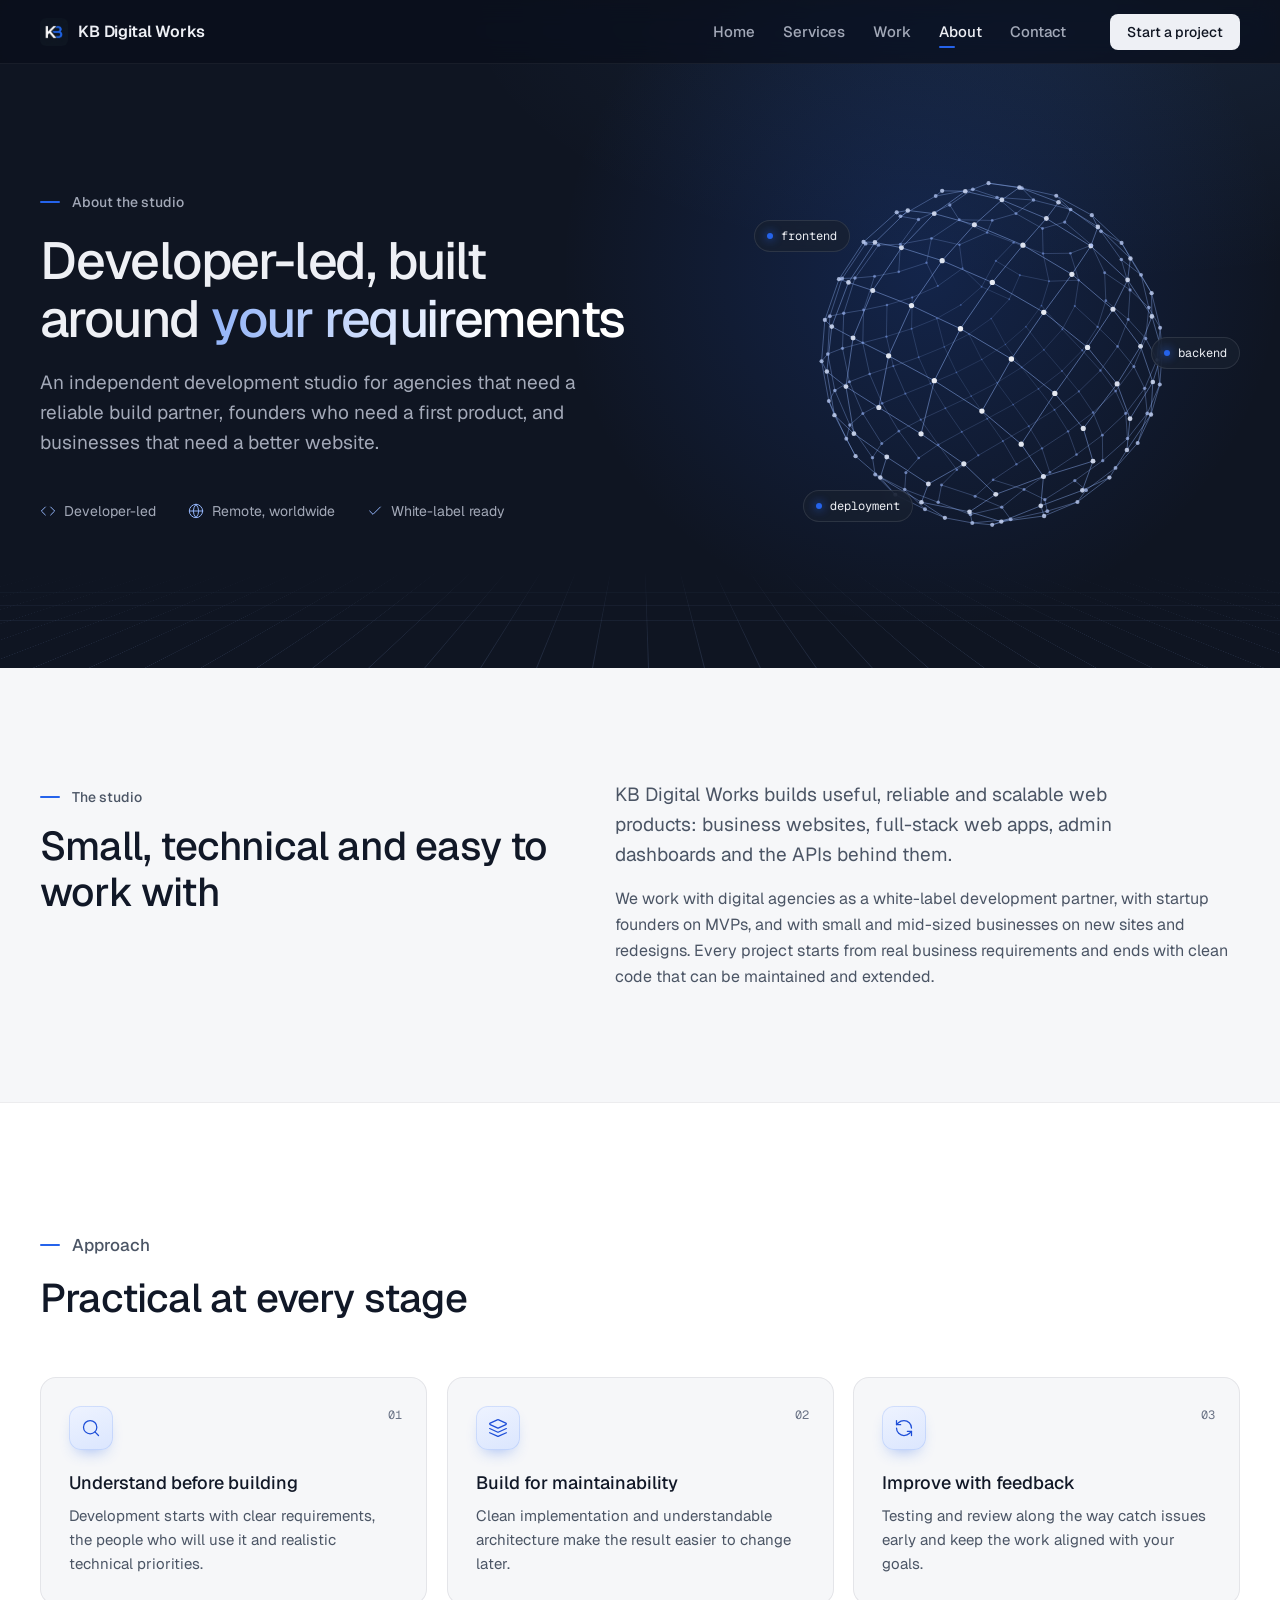
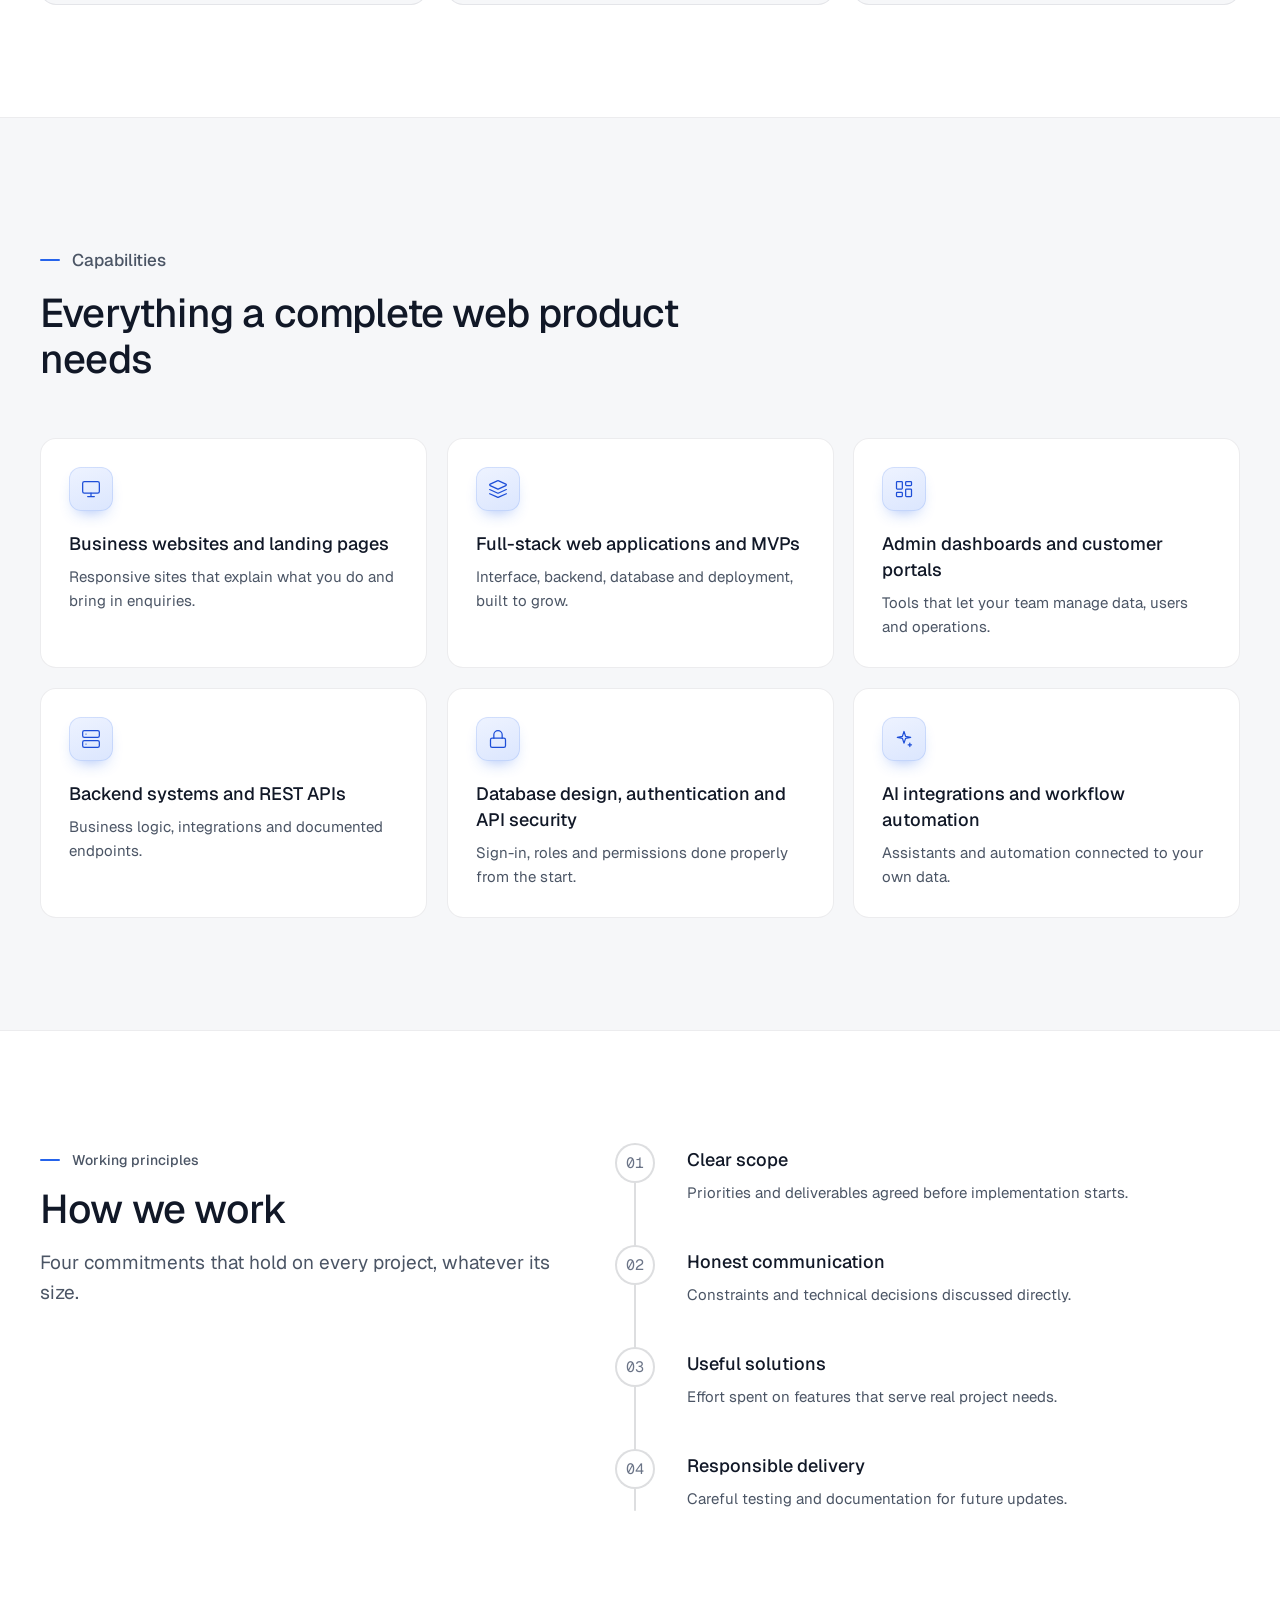
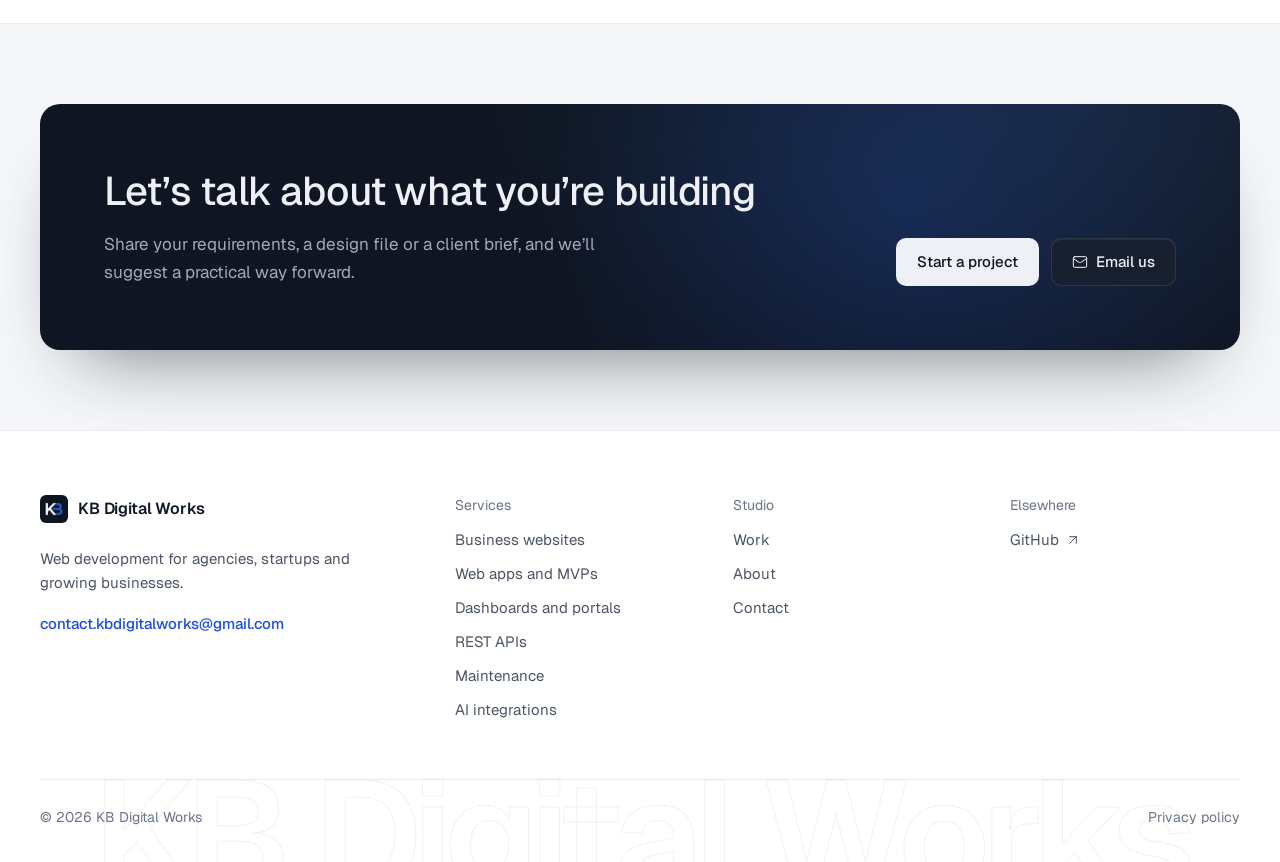
==== commit 143efc59: "Refactor services.html: Update structure, enhance SEO, and improve accessibility with new content an" ====
--- a/about.html
+++ b/about.html
@@ -1,10 +1,250 @@
-<!DOCTYPE html><html lang="en"><head><meta charset="UTF-8"><meta name="viewport" content="width=device-width,initial-scale=1"><title>About | KB Digital Works</title><meta name="description" content="Learn about KB Digital Works, an independent developer-led digital development studio."><link rel="canonical" href="https://kb-digitalworks.github.io/about.html"><meta property="og:title" content="About KB Digital Works"><meta property="og:description" content="A developer-led studio focused on useful, reliable and scalable digital experiences."><link rel="icon" type="image/png" href="assets/images/logo/KB_Digital_Works_Favicon_512x512.png"><link rel="preconnect" href="https://fonts.googleapis.com"><link rel="preconnect" href="https://fonts.gstatic.com" crossorigin><link href="https://fonts.googleapis.com/css2?family=DM+Sans:wght@400;500;600;700&family=Poppins:wght@500;600;700;800&display=swap" rel="stylesheet"><link rel="stylesheet" href="https://cdnjs.cloudflare.com/ajax/libs/font-awesome/6.5.2/css/all.min.css"><link rel="stylesheet" href="css/style.css"><link rel="stylesheet" href="css/animations.css"><link rel="stylesheet" href="css/responsive.css"><meta property="og:image" content="https://kb-digitalworks.github.io/assets/images/logo/KB_Digital_Works_Square_Logo_500x500.png"><meta property="og:image:alt" content="KB Digital Works"><meta name="twitter:card" content="summary"></head><body>
-<header class="header"><nav class="navbar container"><a class="brand" href="index.html"><img class="brand-logo" src="assets/images/logo/KB_Digital_Works_Monogram_Dark_1000x1000.png" alt="KB Digital Works monogram" width="43" height="43"><span class="brand-name">DIGITAL <span>WORKS</span></span></a><ul class="nav-links" id="navLinks"><li><a class="nav-link" href="index.html">Home</a></li><li><a class="nav-link active" href="about.html">About</a></li><li><a class="nav-link" href="services.html">Services</a></li><li><a class="nav-link" href="portfolio.html">Portfolio</a></li><li><a class="nav-link" href="contact.html">Contact</a></li></ul><a class="nav-cta" href="contact.html">Let's Talk <i class="fa-solid fa-arrow-up-right-from-square"></i></a><button class="menu-toggle" aria-label="Toggle navigation" aria-expanded="false" aria-controls="navLinks" type="button"><i class="fa-solid fa-bars" aria-hidden="true"></i></button></nav></header>
-<main class="main-content"><section class="page-hero"><div class="container"><div class="eyebrow">About the studio</div><h1>Developer-led. Requirement-focused.</h1><p class="lead">Building useful digital products with thoughtful development and clean, practical architecture.</p></div></section>
-<section class="section"><div class="container"><div class="grid two-col" data-reveal><div><div class="eyebrow">The studio</div><h2>Independent, approachable and technically focused.</h2></div><div><p class="lead">KB Digital Works is an independent digital development studio focused on building useful, reliable and scalable digital experiences.</p><p style="color:var(--muted);margin-top:18px">We work with startups, agencies and businesses to turn ideas into functional digital products through thoughtful development, clean architecture and a focus on real business requirements.</p></div></div></div></section>
-<section class="section" style="background:var(--bg-secondary)"><div class="container"><div class="section-heading"><div class="eyebrow">Our approach</div><h2>Practical at every stage.</h2></div><div class="grid three-col"><article class="card differentiator"><i class="fa-solid fa-magnifying-glass"></i><h3>Understand before building</h3><p>Development begins with clear requirements, intended users and realistic technical priorities.</p></article><article class="card differentiator"><i class="fa-solid fa-code"></i><h3>Build for maintainability</h3><p>Clean implementation and understandable architecture make solutions easier to evolve.</p></article><article class="card differentiator"><i class="fa-solid fa-arrows-rotate"></i><h3>Improve with feedback</h3><p>Testing and refinement are used to address issues and align the result with project goals.</p></article></div></div></section>
-<section class="section"><div class="container"><div class="grid two-col"><div><div class="section-heading"><div class="eyebrow">Capabilities</div><h2>Broad enough to support the complete solution.</h2></div></div><div><ul class="check-list"><li><i class="fa-solid fa-check"></i>Modern frontend development</li><li><i class="fa-solid fa-check"></i>Full-stack web applications</li><li><i class="fa-solid fa-check"></i>Backend systems and REST APIs</li><li><i class="fa-solid fa-check"></i>Database design and integrations</li><li><i class="fa-solid fa-check"></i>Authentication and API security</li><li><i class="fa-solid fa-check"></i>AI integrations and automation support</li></ul></div></div></div></section>
-<section class="section-sm" style="background:var(--bg-secondary)"><div class="container"><div class="section-heading"><div class="eyebrow">Working principles</div><h2>How we work.</h2></div><div class="grid four-col"><article class="card differentiator"><h3>Clear scope</h3><p>Agree on priorities and important deliverables before implementation.</p></article><article class="card differentiator"><h3>Honest communication</h3><p>Discuss constraints and technical decisions directly.</p></article><article class="card differentiator"><h3>Useful solutions</h3><p>Focus on features that contribute to real project needs.</p></article><article class="card differentiator"><h3>Responsible delivery</h3><p>Test carefully and document work to support future updates.</p></article></div></div></section>
-<section class="section-sm"><div class="container"><div class="cta-band"><div><h2>Let's discuss what you're building.</h2><p>Share your requirements and explore a practical path forward.</p></div><a class="btn btn-primary" href="contact.html">Start a Conversation <i class="fa-solid fa-arrow-right"></i></a></div></div></section></main>
-<footer class="footer"><div class="container"><div class="grid footer-grid"><div class="footer-about"><a class="brand" href="index.html"><img class="brand-logo" src="assets/images/logo/KB_Digital_Works_Monogram_Dark_1000x1000.png" alt="KB Digital Works monogram" width="43" height="43"><span class="brand-name">DIGITAL <span>WORKS</span></span></a><p>Building Digital Solutions That Work.</p></div><div><h3>Navigation</h3><ul class="footer-links"><li><a href="about.html">About</a></li><li><a href="services.html">Services</a></li><li><a href="portfolio.html">Portfolio</a></li><li><a href="contact.html">Contact</a></li></ul></div><div><h3>Services</h3><ul class="footer-links"><li><a href="services.html#full-stack">Web Applications</a></li><li><a href="services.html#websites">Websites</a></li><li><a href="services.html#backend">Backend &amp; APIs</a></li></ul></div><div><h3>Connect</h3><ul class="footer-links"><li><a href="mailto:contact.kbdigitalworks@google.com">Email</a></li><li><a href="https://github.com/kb-digitalworks" target="_blank" rel="noopener">GitHub</a></li></ul></div></div><div class="footer-bottom"><span>© <span class="year"></span> KB Digital Works</span><a href="privacy.html">Privacy Policy</a></div></div></footer>
-<script src="js/navigation.js"></script><script src="js/main.js"></script><script src="js/animations.js"></script></body></html>+<!DOCTYPE html>
+<html lang="en">
+<head>
+<meta charset="UTF-8">
+<meta name="viewport" content="width=device-width, initial-scale=1.0">
+<title>About | KB Digital Works</title>
+<meta name="description" content="KB Digital Works is an independent, developer-led studio building websites, web apps, dashboards and APIs for agencies, startups and businesses.">
+<link rel="canonical" href="https://kb-digitalworks.github.io/about.html">
+<meta property="og:title" content="About KB Digital Works">
+<meta property="og:description" content="KB Digital Works is an independent, developer-led studio building websites, web apps, dashboards and APIs for agencies, startups and businesses.">
+<meta property="og:type" content="website">
+<meta property="og:url" content="https://kb-digitalworks.github.io/about.html">
+<meta property="og:image" content="https://kb-digitalworks.github.io/assets/images/logo/KB_Digital_Works_Square_Logo_500x500.png">
+<meta property="og:image:alt" content="KB Digital Works">
+<meta name="twitter:card" content="summary">
+<meta name="theme-color" content="#f6f7f9">
+<link rel="icon" href="assets/images/logo/KB_Digital_Works_Favicon_512x512.png" type="image/png">
+<link rel="preconnect" href="https://fonts.googleapis.com">
+<link rel="preconnect" href="https://fonts.gstatic.com" crossorigin>
+<link href="https://fonts.googleapis.com/css2?family=Geist:wght@400;500;600&family=Geist+Mono:wght@400;500&display=swap" rel="stylesheet">
+<script>document.documentElement.classList.add("js")</script>
+<link rel="stylesheet" href="css/style.css">
+<link rel="stylesheet" href="css/animations.css">
+<link rel="stylesheet" href="css/responsive.css">
+<link rel="stylesheet" href="css/fx.css">
+</head>
+<body class="has-dark-hero">
+<header class="header">
+<nav class="navbar container" aria-label="Primary navigation">
+<a class="brand" href="index.html" aria-label="KB Digital Works home">
+<img class="brand-logo" src="assets/images/logo/KB_Digital_Works_Monogram_Dark_1000x1000.png" alt="" width="28" height="28">
+<span>KB Digital Works</span>
+</a>
+<ul class="nav-links" id="navLinks">
+<li><a class="nav-link" href="index.html">Home</a></li>
+<li><a class="nav-link" href="services.html">Services</a></li>
+<li><a class="nav-link" href="portfolio.html">Work</a></li>
+<li><a class="nav-link active" href="about.html" aria-current="page">About</a></li>
+<li><a class="nav-link" href="contact.html">Contact</a></li>
+<li class="nav-mobile-cta"><a class="btn btn-primary" href="contact.html">Start a project</a></li>
+</ul>
+<a class="nav-cta" href="contact.html">Start a project</a>
+<button class="menu-toggle" aria-label="Open navigation" aria-expanded="false" aria-controls="navLinks" type="button">
+<svg class="i" viewBox="0 0 24 24" aria-hidden="true"><path d="M4 6h16M4 12h16M4 18h16"/></svg>
+</button>
+</nav>
+</header>
+
+<main class="main-content">
+<section class="page-hero dark">
+<div class="grid-floor" aria-hidden="true"></div>
+<div class="container page-hero-grid">
+<div data-reveal>
+<p class="label">About the studio</p>
+<h1 class="split-words">Developer-led, built around <span class="accent-word">your requirements</span></h1>
+<p class="lead">An independent development studio for agencies that need a reliable build partner, founders who need a first product, and businesses that need a better website.</p>
+<div class="hero-facts">
+<span><svg class="i" viewBox="0 0 24 24" aria-hidden="true"><path d="m16 18 6-6-6-6"/><path d="m8 6-6 6 6 6"/></svg>Developer-led</span>
+<span><svg class="i" viewBox="0 0 24 24" aria-hidden="true"><circle cx="12" cy="12" r="10"/><path d="M2 12h20M12 2a15.3 15.3 0 0 1 4 10 15.3 15.3 0 0 1-4 10 15.3 15.3 0 0 1-4-10 15.3 15.3 0 0 1 4-10z"/></svg>Remote, worldwide</span>
+<span><svg class="i" viewBox="0 0 24 24" aria-hidden="true"><path d="M20 6 9 17l-5-5"/></svg>White-label ready</span>
+</div>
+</div>
+<div class="hero-orb" aria-hidden="true">
+<canvas class="orb" data-shape="sphere"></canvas>
+<span class="orb-chip" style="left:2%;top:18%">frontend</span>
+<span class="orb-chip" style="right:0;top:46%">backend</span>
+<span class="orb-chip" style="left:12%;bottom:10%">deployment</span>
+</div>
+</div>
+</section>
+
+<section class="section">
+<div class="container">
+<div class="grid split">
+<div data-reveal>
+<p class="label">The studio</p>
+<h2>Small, technical and easy to work with</h2>
+</div>
+<div class="prose" data-reveal>
+<p class="lead">KB Digital Works builds useful, reliable and scalable web products: business websites, full-stack web apps, admin dashboards and the APIs behind them.</p>
+<p>We work with digital agencies as a white-label development partner, with startup founders on MVPs, and with small and mid-sized businesses on new sites and redesigns. Every project starts from real business requirements and ends with clean code that can be maintained and extended.</p>
+</div>
+</div>
+</div>
+</section>
+
+<section class="section section-alt">
+<div class="container">
+<div class="section-heading" data-reveal>
+<p class="label">Approach</p>
+<h2>Practical at every stage</h2>
+</div>
+<div class="feature-grid cols-3" data-reveal-group>
+<div class="feature-card" data-tilt="8">
+<span class="num-tag">01</span>
+<div class="icon-tile"><svg class="i" viewBox="0 0 24 24" aria-hidden="true"><circle cx="11" cy="11" r="8"/><path d="m21 21-4.3-4.3"/></svg></div>
+<h3>Understand before building</h3>
+<p>Development starts with clear requirements, the people who will use it and realistic technical priorities.</p>
+</div>
+<div class="feature-card" data-tilt="8">
+<span class="num-tag">02</span>
+<div class="icon-tile"><svg class="i" viewBox="0 0 24 24" aria-hidden="true"><path d="m12.83 2.18a2 2 0 0 0-1.66 0L2.6 6.08a1 1 0 0 0 0 1.83l8.58 3.91a2 2 0 0 0 1.66 0l8.58-3.9a1 1 0 0 0 0-1.83Z"/><path d="m22 17.65-9.17 4.16a2 2 0 0 1-1.66 0L2 17.65"/><path d="m22 12.65-9.17 4.16a2 2 0 0 1-1.66 0L2 12.65"/></svg></div>
+<h3>Build for maintainability</h3>
+<p>Clean implementation and understandable architecture make the result easier to change later.</p>
+</div>
+<div class="feature-card" data-tilt="8">
+<span class="num-tag">03</span>
+<div class="icon-tile"><svg class="i" viewBox="0 0 24 24" aria-hidden="true"><path d="M21 12a9 9 0 0 0-9-9 9.75 9.75 0 0 0-6.74 2.74L3 8"/><path d="M3 3v5h5"/><path d="M3 12a9 9 0 0 0 9 9 9.75 9.75 0 0 0 6.74-2.74L21 16"/><path d="M16 16h5v5"/></svg></div>
+<h3>Improve with feedback</h3>
+<p>Testing and review along the way catch issues early and keep the work aligned with your goals.</p>
+</div>
+</div>
+</div>
+</section>
+
+<section class="section">
+<div class="container">
+<div class="section-heading" data-reveal>
+<p class="label">Capabilities</p>
+<h2>Everything a complete web product needs</h2>
+</div>
+<div class="feature-grid cols-3" data-reveal-group>
+<div class="feature-card" data-tilt="8">
+<div class="icon-tile"><svg class="i" viewBox="0 0 24 24" aria-hidden="true"><rect width="20" height="14" x="2" y="3" rx="2"/><path d="M8 21h8M12 17v4"/></svg></div>
+<h3>Business websites and landing pages</h3>
+<p>Responsive sites that explain what you do and bring in enquiries.</p>
+</div>
+<div class="feature-card" data-tilt="8">
+<div class="icon-tile"><svg class="i" viewBox="0 0 24 24" aria-hidden="true"><path d="m12.83 2.18a2 2 0 0 0-1.66 0L2.6 6.08a1 1 0 0 0 0 1.83l8.58 3.91a2 2 0 0 0 1.66 0l8.58-3.9a1 1 0 0 0 0-1.83Z"/><path d="m22 17.65-9.17 4.16a2 2 0 0 1-1.66 0L2 17.65"/><path d="m22 12.65-9.17 4.16a2 2 0 0 1-1.66 0L2 12.65"/></svg></div>
+<h3>Full-stack web applications and MVPs</h3>
+<p>Interface, backend, database and deployment, built to grow.</p>
+</div>
+<div class="feature-card" data-tilt="8">
+<div class="icon-tile"><svg class="i" viewBox="0 0 24 24" aria-hidden="true"><rect width="7" height="9" x="3" y="3" rx="1"/><rect width="7" height="5" x="14" y="3" rx="1"/><rect width="7" height="9" x="14" y="12" rx="1"/><rect width="7" height="5" x="3" y="16" rx="1"/></svg></div>
+<h3>Admin dashboards and customer portals</h3>
+<p>Tools that let your team manage data, users and operations.</p>
+</div>
+<div class="feature-card" data-tilt="8">
+<div class="icon-tile"><svg class="i" viewBox="0 0 24 24" aria-hidden="true"><rect width="20" height="8" x="2" y="2" rx="2"/><rect width="20" height="8" x="2" y="14" rx="2"/><path d="M6 6h.01M6 18h.01"/></svg></div>
+<h3>Backend systems and REST APIs</h3>
+<p>Business logic, integrations and documented endpoints.</p>
+</div>
+<div class="feature-card" data-tilt="8">
+<div class="icon-tile"><svg class="i" viewBox="0 0 24 24" aria-hidden="true"><rect width="18" height="11" x="3" y="11" rx="2"/><path d="M7 11V7a5 5 0 0 1 10 0v4"/></svg></div>
+<h3>Database design, authentication and API security</h3>
+<p>Sign-in, roles and permissions done properly from the start.</p>
+</div>
+<div class="feature-card" data-tilt="8">
+<div class="icon-tile"><svg class="i" viewBox="0 0 24 24" aria-hidden="true"><path d="M12 3l1.9 5.8L20 10l-6.1 1.2L12 17l-1.9-5.8L4 10l6.1-1.2Z"/><path d="M19 17v4M17 19h4"/></svg></div>
+<h3>AI integrations and workflow automation</h3>
+<p>Assistants and automation connected to your own data.</p>
+</div>
+</div>
+</div>
+</section>
+
+<section class="section section-alt">
+<div class="container">
+<div class="grid split">
+<div data-reveal>
+<p class="label">Working principles</p>
+<h2>How we work</h2>
+<p class="lead" style="margin-top:16px">Four commitments that hold on every project, whatever its size.</p>
+</div>
+<ol class="timeline vertical">
+<li class="process-step">
+<p class="step-number">01</p>
+<h3>Clear scope</h3>
+<p>Priorities and deliverables agreed before implementation starts.</p>
+</li>
+<li class="process-step">
+<p class="step-number">02</p>
+<h3>Honest communication</h3>
+<p>Constraints and technical decisions discussed directly.</p>
+</li>
+<li class="process-step">
+<p class="step-number">03</p>
+<h3>Useful solutions</h3>
+<p>Effort spent on features that serve real project needs.</p>
+</li>
+<li class="process-step">
+<p class="step-number">04</p>
+<h3>Responsible delivery</h3>
+<p>Careful testing and documentation for future updates.</p>
+</li>
+</ol>
+</div>
+</div>
+</section>
+
+<section class="section-sm">
+<div class="container">
+<div class="cta-band" data-reveal>
+<canvas class="orb" data-shape="wave" data-scale="0.42" aria-hidden="true"></canvas>
+<div>
+<h2>Let’s talk about what you’re building</h2>
+<p>Share your requirements, a design file or a client brief, and we’ll suggest a practical way forward.</p>
+</div>
+<div class="cta-actions">
+<a class="btn btn-primary" href="contact.html">Start a project</a>
+<a class="btn btn-secondary" href="mailto:contact.kbdigitalworks@gmail.com"><svg class="i" viewBox="0 0 24 24" aria-hidden="true"><rect width="20" height="16" x="2" y="4" rx="2"/><path d="m22 7-8.97 5.7a1.94 1.94 0 0 1-2.06 0L2 7"/></svg>Email us</a>
+</div>
+</div>
+</div>
+</section>
+</main>
+
+<footer class="footer">
+<div class="container">
+<div class="grid footer-grid">
+<div class="footer-about">
+<a class="brand" href="index.html"><img class="brand-logo" src="assets/images/logo/KB_Digital_Works_Monogram_Dark_1000x1000.png" alt="" width="28" height="28"><span>KB Digital Works</span></a>
+<p>Web development for agencies, startups and growing businesses.</p>
+<a class="footer-mail" href="mailto:contact.kbdigitalworks@gmail.com">contact.kbdigitalworks@gmail.com</a>
+</div>
+<div>
+<h3>Services</h3>
+<ul class="footer-links">
+<li><a href="services.html#websites">Business websites</a></li>
+<li><a href="services.html#full-stack">Web apps and MVPs</a></li>
+<li><a href="services.html#dashboards">Dashboards and portals</a></li>
+<li><a href="services.html#backend">REST APIs</a></li>
+<li><a href="services.html#support">Maintenance</a></li>
+<li><a href="services.html#ai">AI integrations</a></li>
+</ul>
+</div>
+<div>
+<h3>Studio</h3>
+<ul class="footer-links">
+<li><a href="portfolio.html">Work</a></li>
+<li><a href="about.html">About</a></li>
+<li><a href="contact.html">Contact</a></li>
+</ul>
+</div>
+<div>
+<h3>Elsewhere</h3>
+<ul class="footer-links">
+<li><a href="https://github.com/kb-digitalworks" target="_blank" rel="noopener">GitHub <svg class="i" viewBox="0 0 24 24" aria-hidden="true"><path d="M7 7h10v10M7 17 17 7"/></svg></a></li>
+</ul>
+</div>
+</div>
+<div class="footer-bottom">
+<span>© <span class="year">2026</span> KB Digital Works</span>
+<a href="privacy.html">Privacy policy</a>
+</div>
+</div>
+</footer>
+<script src="js/navigation.js"></script><script src="js/main.js"></script><script src="js/animations.js"></script><script src="js/fx.js"></script>
+</body>
+</html>
--- a/css/style.css
+++ b/css/style.css
@@ -1,55 +1,67 @@
-/* Main stylesheet for KB Digital Works */
-
-/* ==============================
-   GLOBAL STYLES
-================================= */
+/* KB Digital Works — shared stylesheet
+   Light ink ramp from the logo: ink navy text, one cobalt accent. */
 
 :root {
-  --bg-primary: #111827;
-  --bg-secondary: #182235;
-  --bg-card: #1c293d;
-
-  --primary: #2563eb;
-  --blue-light: #60a5fa;
-
-  --white: #ffffff;
-  --light: #f3f4f6;
-  --muted: #a8b3c5;
-
-  --border: rgba(255, 255, 255, 0.09);
-
-  --heading: 'Poppins', sans-serif;
-  --body: 'DM Sans', sans-serif;
-  --container: 1180px;
-}
-
-* {
+  /* Ink ramp, light */
+  --bg: #f6f7f9;
+  --surface: #ffffff;
+  --raised: #eef0f4;
+  --text: #111827;
+  --text-2: #4b5565;
+  --text-3: #6b7487;
+  --line: rgba(17, 24, 39, 0.08);
+  --line-strong: rgba(17, 24, 39, 0.14);
+
+  /* Brand cobalt from the KB monogram */
+  --accent: #2563eb;
+  --accent-ink: #1d4ed8;
+  --accent-soft: rgba(37, 99, 235, 0.08);
+
+  --positive: #16a34a;
+
+  /* Dark band */
+  --ink: #0f1522;
+  --ink-raised: #182030;
+  --ink-text: #eef0f5;
+  --ink-text-2: #a3a9b8;
+
+  --font: 'Geist', system-ui, -apple-system, 'Segoe UI', sans-serif;
+  --mono: 'Geist Mono', ui-monospace, 'SFMono-Regular', Menlo, monospace;
+
+  --ease: cubic-bezier(0.22, 1, 0.36, 1);
+  --fast: 160ms;
+
+  --container: 1200px;
+  --header: 64px;
+}
+
+*,
+*::before,
+*::after {
   margin: 0;
   padding: 0;
   box-sizing: border-box;
 }
 
-:where(a, button, input, select, textarea):focus-visible {
-  outline: 3px solid var(--blue-light);
-  outline-offset: 3px;
-}
-
 html {
   scroll-behavior: smooth;
+  -webkit-text-size-adjust: 100%;
 }
 
 body {
-  background: var(--bg-primary);
-  color: var(--white);
-  font-family: var(--body);
+  background: var(--bg);
+  color: var(--text);
+  font-family: var(--font);
   font-size: 16px;
-  line-height: 1.7;
+  line-height: 26px;
+  -webkit-font-smoothing: antialiased;
   overflow-x: hidden;
 }
 
-img {
+img,
+svg {
+  display: block;
   max-width: 100%;
-  display: block;
 }
 
 a {
@@ -57,7 +69,8 @@
   text-decoration: none;
 }
 
-ul {
+ul,
+ol {
   list-style: none;
 }
 
@@ -66,90 +79,136 @@
 textarea,
 select {
   font: inherit;
+  color: inherit;
+}
+
+:where(a, button, input, select, textarea, summary):focus-visible {
+  outline: 2px solid var(--accent);
+  outline-offset: 2px;
+  border-radius: 4px;
 }
 
 .container {
-  width: min(var(--container), calc(100% - 48px));
+  width: min(var(--container), calc(100% - 64px));
   margin-inline: auto;
 }
 
 .main-content {
-  padding-top: 82px;
+  padding-top: var(--header);
+}
+
+.has-dark-hero .main-content {
+  padding-top: 0;
 }
 
 .section {
-  padding: 110px 0;
+  padding: 112px 0;
 }
 
 .section-sm {
-  padding: 70px 0;
-}
-
-.eyebrow {
-  display: inline-flex;
-  align-items: center;
-  gap: 10px;
-  color: var(--blue-light);
-  font-size: 0.76rem;
-  font-weight: 700;
-  letter-spacing: 0.16em;
-  text-transform: uppercase;
-}
-
-.eyebrow::before {
-  content: '';
-  width: 28px;
-  height: 1px;
-  background: var(--primary);
-}
+  padding: 80px 0;
+}
+
+.section-alt {
+  background: var(--surface);
+  border-block: 1px solid var(--line);
+}
+
+.num,
+.mono {
+  font-family: var(--mono);
+  font-variant-numeric: tabular-nums;
+}
+
+/* Icons: lucide paths, one size, one stroke */
+.i {
+  width: 16px;
+  height: 16px;
+  flex: none;
+  fill: none;
+  stroke: currentColor;
+  stroke-width: 1.5;
+  stroke-linecap: round;
+  stroke-linejoin: round;
+}
+
+/* ==============================
+   TYPE
+================================= */
 
 h1,
 h2,
 h3,
 h4 {
-  font-family: var(--heading);
-  line-height: 1.12;
+  font-weight: 500;
+  color: var(--text);
 }
 
 h1 {
-  font-size: clamp(3rem, 6vw, 5.25rem);
-  letter-spacing: -0.055em;
+  font-size: 60px;
+  line-height: 64px;
+  letter-spacing: -0.03em;
 }
 
 h2 {
-  font-size: clamp(2.2rem, 4vw, 3.8rem);
-  letter-spacing: -0.04em;
+  font-size: 40px;
+  line-height: 46px;
+  letter-spacing: -0.02em;
 }
 
 h3 {
-  font-size: 1.25rem;
+  font-size: 18px;
+  line-height: 26px;
+}
+
+p {
+  color: var(--text-2);
 }
 
 .lead {
-  color: var(--muted);
-  font-size: 1.12rem;
+  color: var(--text-2);
+  font-size: 19px;
+  line-height: 30px;
+  max-width: 36rem;
 }
 
 .text-muted {
-  color: var(--muted);
+  color: var(--text-3);
+}
+
+/* Signature: the short cobalt rule from under the logo wordmark */
+.label {
+  display: inline-flex;
+  align-items: center;
+  gap: 12px;
+  color: var(--text-2);
+  font-size: 14px;
+  line-height: 20px;
+  font-weight: 500;
+}
+
+.label::before {
+  content: '';
+  width: 20px;
+  height: 2px;
+  border-radius: 1px;
+  background: var(--accent);
 }
 
 .section-heading {
-  max-width: 760px;
-  margin-bottom: 50px;
-}
-
-.section-heading.center {
-  text-align: center;
-  margin-inline: auto;
-}
-
-.section-heading.center .eyebrow {
-  justify-content: center;
-}
-
-.section-heading.center .eyebrow::before {
-  display: none;
+  max-width: 720px;
+  margin-bottom: 56px;
+}
+
+.section-heading .label {
+  margin-bottom: 16px;
+}
+
+.section-heading p {
+  margin-top: 16px;
+  font-size: 17px;
+  line-height: 28px;
+  max-width: 36rem;
 }
 
 .grid {
@@ -158,7 +217,7 @@
 
 .two-col {
   grid-template-columns: repeat(2, minmax(0, 1fr));
-  gap: 70px;
+  gap: 64px;
 }
 
 .three-col {
@@ -168,784 +227,1508 @@
 
 .four-col {
   grid-template-columns: repeat(4, minmax(0, 1fr));
-  gap: 20px;
+  gap: 24px;
 }
 
 /* ==============================
-   NAVBAR
+   HEADER
 ================================= */
 
 .header {
-  height: 82px;
+  height: var(--header);
   position: fixed;
   inset: 0 0 auto;
   z-index: 1000;
-
-  background: rgba(17, 24, 39, 0.84);
-  border-bottom: 1px solid var(--border);
-  backdrop-filter: blur(16px);
-
-  transition: 0.3s;
+  background: rgba(246, 247, 249, 0.88);
+  backdrop-filter: saturate(1.4) blur(12px);
+  -webkit-backdrop-filter: saturate(1.4) blur(12px);
+  border-bottom: 1px solid transparent;
+  transition: border-color var(--fast) var(--ease);
 }
 
 .header.scrolled {
-  background: rgba(17, 24, 39, 0.96);
+  border-bottom-color: var(--line);
 }
 
 .navbar {
-  height: 82px;
-
-  display: flex;
-  align-items: center;
-  justify-content: space-between;
-}
-
-/* BRAND */
+  height: var(--header);
+  display: flex;
+  align-items: center;
+  gap: 32px;
+}
 
 .brand {
-  display: flex;
-  align-items: center;
-  gap: 11px;
+  display: inline-flex;
+  align-items: center;
+  gap: 10px;
+  font-size: 16px;
+  line-height: 1;
+  font-weight: 600;
+  letter-spacing: -0.01em;
+  color: var(--text);
 }
 
 .brand-logo {
-  width: 43px;
-  height: 43px;
-  object-fit: contain;
+  width: 28px;
+  height: 28px;
   border-radius: 6px;
 }
 
-.brand-name {
-  font-family: var(--heading);
-  font-size: 0.93rem;
-  font-weight: 700;
-  letter-spacing: 0.04em;
-}
-
-.brand-name span {
-  color: var(--blue-light);
-}
-
-/* NAV LINKS */
-
 .nav-links {
   display: flex;
   align-items: center;
-  gap: 30px;
+  gap: 4px;
+  margin-left: auto;
 }
 
 .nav-link {
   position: relative;
-  padding: 29px 0;
-
-  color: var(--muted);
-  font-size: 0.92rem;
-  font-weight: 600;
-
-  transition: color 0.3s ease;
-}
-
-.nav-link::after {
+  display: inline-flex;
+  align-items: center;
+  height: 36px;
+  padding: 0 12px;
+  border-radius: 8px;
+  color: var(--text-2);
+  font-size: 15px;
+  font-weight: 500;
+  transition: color var(--fast) var(--ease), background-color var(--fast) var(--ease);
+}
+
+.nav-link:hover {
+  color: var(--text);
+  background: var(--raised);
+}
+
+.nav-link.active {
+  color: var(--text);
+}
+
+.nav-link.active::after {
   content: '';
   position: absolute;
-  left: 0;
-  right: 100%;
-  bottom: 20px;
-
+  left: 12px;
+  bottom: 2px;
+  width: 16px;
   height: 2px;
-  background: var(--primary);
-
-  transition: right 0.25s;
-}
-
-.nav-link:hover,
-.nav-link.active {
-  color: var(--white);
-}
-
-.nav-link:hover::after,
-.nav-link.active::after {
-  right: 0;
-}
-
-/* CTA BUTTON */
-
-.nav-cta,
-.btn {
+  border-radius: 1px;
+  background: var(--accent);
+}
+
+/* ==============================
+   BUTTONS
+================================= */
+
+.btn,
+.nav-cta {
   display: inline-flex;
   align-items: center;
   justify-content: center;
-  gap: 10px;
-
-  min-height: 50px;
-  padding: 0 21px;
-
+  gap: 8px;
+  height: 48px;
+  padding: 0 20px;
   border: 1px solid transparent;
-  border-radius: 7px;
-
-  font-weight: 700;
-  font-size: 0.93rem;
-
-  transition: 0.25s;
+  border-radius: 10px;
+  font-size: 15px;
+  font-weight: 500;
+  white-space: nowrap;
   cursor: pointer;
+  transition: background-color var(--fast) var(--ease), border-color var(--fast) var(--ease), color var(--fast) var(--ease), transform var(--fast) var(--ease);
+}
+
+.btn:active,
+.nav-cta:active {
+  transform: scale(0.98);
 }
 
 .nav-cta {
-  min-height: 44px;
-  background: var(--primary);
-  font-size: 0.85rem;
-}
-
-.btn-primary {
-  background: var(--primary);
-  color: var(--white);
-}
-
-.btn-primary:hover {
-  background: #1d4ed8;
-  transform: translateY(-2px);
-  box-shadow: 0 12px 28px rgba(37, 99, 235, 0.22);
+  height: 36px;
+  padding: 0 16px;
+  border-radius: 8px;
+  font-size: 14px;
+}
+
+.btn-primary,
+.nav-cta {
+  background: var(--text);
+  color: #ffffff;
+}
+
+.btn-primary:hover,
+.nav-cta:hover {
+  background: #263043;
 }
 
 .btn-secondary {
-  border-color: var(--border);
-  background: transparent;
+  background: var(--surface);
+  border-color: var(--line-strong);
+  color: var(--text);
 }
 
 .btn-secondary:hover {
-  border-color: rgba(96, 165, 250, 0.55);
-  background: rgba(255, 255, 255, 0.03);
-  transform: translateY(-2px);
-}
-
-/* MOBILE MENU BUTTON */
+  background: var(--raised);
+}
+
+.text-link {
+  display: inline-flex;
+  align-items: center;
+  gap: 8px;
+  color: var(--accent-ink);
+  font-size: 15px;
+  font-weight: 500;
+}
+
+.text-link .i {
+  transition: transform var(--fast) var(--ease);
+}
+
+.text-link:hover .i {
+  transform: translateX(2px);
+}
 
 .menu-toggle {
   display: none;
-
-  width: 44px;
+  width: 40px;
+  height: 40px;
+  margin-left: auto;
+  border: 0;
+  border-radius: 8px;
+  background: transparent;
+  color: var(--text);
+  cursor: pointer;
+  place-items: center;
+}
+
+.menu-toggle .i {
+  width: 20px;
+  height: 20px;
+}
+
+/* ==============================
+   HERO (dark ink, from the logo tile)
+================================= */
+
+/* The dark band stops part-way down the example dashboard,
+   so the window sits across the dark hero and the light page */
+.hero {
+  --band: 320px;
+  position: relative;
+  overflow: hidden;
+  padding: calc(var(--header) + 56px) 0 0;
+  color: var(--ink-text);
+  background:
+    linear-gradient(var(--ink), var(--ink)) top / 100% calc(100% - var(--band)) no-repeat,
+    var(--bg);
+}
+
+.hero-split {
+  display: grid;
+  grid-template-columns: minmax(0, 0.92fr) minmax(0, 1.08fr);
+  gap: 32px;
+  align-items: center;
+  min-height: calc(100vh - var(--header) - 56px - 136px);
+  min-height: calc(100svh - var(--header) - 56px - 136px);
+}
+
+.hero h1 {
+  color: var(--ink-text);
+  font-size: 58px;
+  line-height: 64px;
+  letter-spacing: -0.03em;
+  text-wrap: balance;
+}
+
+.hero .lead {
+  color: var(--ink-text-2);
+  margin: 24px 0 40px;
+}
+
+.availability {
+  display: inline-flex;
+  align-items: center;
+  gap: 8px;
+  margin-bottom: 24px;
+  color: var(--ink-text-2);
+  font-size: 14px;
+  line-height: 20px;
+}
+
+.availability::before {
+  content: '';
+  width: 8px;
+  height: 8px;
+  border-radius: 50%;
+  background: #4cc38a;
+}
+
+.hero-actions {
+  display: flex;
+  gap: 12px;
+}
+
+.hero .btn-primary {
+  background: var(--ink-text);
+  color: var(--ink);
+}
+
+.hero .btn-primary:hover {
+  background: #ffffff;
+}
+
+.hero .btn-secondary {
+  background: var(--ink-raised);
+  border-color: rgba(238, 240, 245, 0.1);
+  color: var(--ink-text);
+  box-shadow: inset 0 1px 0 rgba(255, 255, 255, 0.06);
+}
+
+.hero .btn-secondary:hover {
+  background: #212a3c;
+}
+
+.hero-figure {
+  position: relative;
+  min-width: 0;
+  margin-top: 40px;
+}
+
+.hero-figure figcaption {
+  margin-bottom: 12px;
+  color: var(--ink-text-2);
+  font-size: 13px;
+  line-height: 20px;
+}
+
+.hero-figure .app-window {
+  border-color: rgba(238, 240, 245, 0.12);
+  box-shadow: 0 1px 0 rgba(255, 255, 255, 0.06) inset, 0 40px 80px -24px rgba(0, 0, 0, 0.5);
+}
+
+/* ==============================
+   3D STACK: site, admin panel, API
+================================= */
+
+.stack {
+  --rx: 56deg;
+  --rz: -38deg;
+  --gap: 150px;
+  position: relative;
+  height: 600px;
+  perspective: 2000px;
+  perspective-origin: 50% 30%;
+}
+
+.stack-scene {
+  position: absolute;
+  left: 43%;
+  top: 60%;
+  width: 0;
+  height: 0;
+  transform-style: preserve-3d;
+  transform: rotateX(var(--rx)) rotateZ(var(--rz));
+  transition: transform 900ms var(--ease);
+}
+
+.layer {
+  position: absolute;
+  left: -220px;
+  top: -150px;
+  width: 440px;
+  height: 300px;
+  border-radius: 16px;
+  transform-style: preserve-3d;
+  transform: translateZ(0);
+  transition: transform 1400ms var(--ease);
+  box-shadow: 0 32px 64px -16px rgba(0, 0, 0, 0.55), 0 0 0 1px rgba(255, 255, 255, 0.06);
+}
+
+.stack.is-open .layer-admin { transform: translateZ(var(--gap)); transition-delay: 120ms; }
+.stack.is-open .layer-web { transform: translateZ(calc(var(--gap) * 2)); transition-delay: 240ms; }
+.stack:not(.is-open) .layer-admin { transform: translateZ(8px); }
+.stack:not(.is-open) .layer-web { transform: translateZ(16px); }
+
+/* Cobalt connectors, standing between the layers at two corners */
+.link {
+  position: absolute;
+  width: 2px;
+  height: var(--gap);
+  transform-origin: top center;
+  transform: rotateX(-90deg) scaleY(0);
+  transition: transform 1400ms var(--ease);
+  background: repeating-linear-gradient(to bottom, var(--accent) 0 6px, transparent 6px 12px);
+}
+
+.link.l1 { left: 24px; top: 276px; }
+.link.l2 { left: 416px; top: 276px; }
+
+.stack.is-open .link { transform: rotateX(-90deg) scaleY(1); }
+.stack.is-open .layer-admin .link { transition-delay: 120ms; }
+.stack.is-open .layer-web .link { transition-delay: 240ms; }
+
+/* Tags face the camera: they undo the scene rotation */
+.tag3d {
+  position: absolute;
+  left: 100%;
+  top: 100%;
+  transform-origin: left top;
+  transform: translateZ(2px) rotateZ(calc(var(--rz) * -1)) rotateX(calc(var(--rx) * -1));
+  transition: transform 900ms var(--ease), opacity 400ms var(--ease) 1200ms;
+  display: flex;
+  align-items: center;
+  gap: 0;
+  opacity: 0;
+  white-space: nowrap;
+}
+
+.stack.is-open .tag3d { opacity: 1; }
+
+/* A dot on the layer corner, a leader, then the label */
+.tag3d::before {
+  content: '';
+  position: absolute;
+  left: -4px;
+  top: -4px;
+  width: 8px;
+  height: 8px;
+  border-radius: 50%;
+  background: var(--ink);
+  border: 2px solid var(--accent);
+}
+
+.tag3d span::before {
+  content: '';
+  position: absolute;
+  right: 100%;
+  top: 50%;
+  width: 36px;
+  height: 1px;
+  background: rgba(238, 240, 245, 0.32);
+}
+
+.tag3d span {
+  position: relative;
+  transform: translate(40px, -50%);
+  display: inline-flex;
+  align-items: center;
+  gap: 8px;
+  height: 28px;
+  padding: 0 10px;
+  border-radius: 6px;
+  background: var(--ink-raised);
+  border: 1px solid rgba(238, 240, 245, 0.1);
+  color: var(--ink-text);
+  font-family: var(--mono);
+  font-size: 12px;
+}
+
+.tag3d span b {
+  font-weight: 400;
+  color: var(--ink-text-2);
+}
+
+/* Layer 1: the website visitors see */
+.layer-web {
+  background: #ffffff;
+  color: #1f2937;
+  overflow: visible;
+}
+
+.mini-site {
+  position: absolute;
+  inset: 0;
+  border-radius: 16px;
+  overflow: hidden;
+  padding: 16px 20px;
+}
+
+.mini-nav {
+  display: flex;
+  align-items: center;
+  gap: 8px;
+  font-size: 12px;
+  font-weight: 500;
+}
+
+.mini-mark {
+  width: 16px;
+  height: 16px;
+  border-radius: 4px;
+  background: #0f766e;
+  color: #fff;
+  display: grid;
+  place-items: center;
+  font-size: 9px;
+  font-weight: 600;
+}
+
+.mini-links {
+  display: flex;
+  gap: 12px;
+  margin-left: auto;
+  color: #6b7487;
+  font-weight: 400;
+  font-size: 11px;
+}
+
+.mini-hero {
+  display: grid;
+  grid-template-columns: 1.1fr 1fr;
+  gap: 16px;
+  margin-top: 24px;
+  align-items: center;
+}
+
+.mini-hero h4 {
+  font-size: 20px;
+  line-height: 24px;
+  letter-spacing: -0.01em;
+  color: #111827;
+}
+
+.mini-hero p {
+  margin-top: 8px;
+  font-size: 11px;
+  line-height: 16px;
+  color: #6b7487;
+}
+
+.mini-btn {
+  display: inline-flex;
+  align-items: center;
+  height: 28px;
+  padding: 0 12px;
+  margin-top: 12px;
+  border-radius: 6px;
+  background: #0f766e;
+  color: #fff;
+  font-size: 11px;
+  font-weight: 500;
+}
+
+/* A picture from the client's world: morning light on a treatment room, drawn simply */
+.mini-photo {
+  height: 132px;
+  border-radius: 10px;
+  position: relative;
+  overflow: hidden;
+  background: linear-gradient(160deg, #e7efe9 0%, #cfe0d8 55%, #b4cfc5 100%);
+}
+
+.mini-photo::before {
+  content: '';
+  position: absolute;
+  left: 16%;
+  top: 14%;
+  width: 34%;
+  height: 52%;
+  border-radius: 6px;
+  background: linear-gradient(180deg, #f7fbf8, #e3eee8);
+  box-shadow: inset 0 0 0 3px #d6e5dd;
+}
+
+.mini-photo::after {
+  content: '';
+  position: absolute;
+  left: 8%;
+  right: 8%;
+  bottom: 14%;
+  height: 18%;
+  border-radius: 6px;
+  background: #7aa79a;
+  box-shadow: 0 6px 0 -2px #5e8f81;
+}
+
+.mini-cards {
+  display: grid;
+  grid-template-columns: repeat(3, 1fr);
+  gap: 8px;
+  margin-top: 20px;
+}
+
+.mini-cards span {
   height: 44px;
-
+  border-radius: 8px;
+  border: 1px solid rgba(17, 24, 39, 0.08);
+  padding: 8px;
+  font-size: 11px;
+  color: #374151;
+}
+
+/* Layer 2: the admin panel the team runs */
+.layer-admin {
+  background: #f6f7f9;
+}
+
+.mini-admin {
+  position: absolute;
+  inset: 0;
+  border-radius: 16px;
+  overflow: hidden;
+  display: grid;
+  grid-template-columns: 96px 1fr;
+}
+
+.mini-side {
+  padding: 16px 12px;
+  border-right: 1px solid rgba(17, 24, 39, 0.08);
+  display: grid;
+  align-content: start;
+  gap: 8px;
+}
+
+.mini-side i {
+  display: block;
+  height: 8px;
+  border-radius: 4px;
+  background: rgba(17, 24, 39, 0.1);
+}
+
+.mini-side i.on {
+  background: var(--accent);
+  width: 70%;
+}
+
+.mini-main {
+  padding: 16px;
+  background: #fff;
+}
+
+.mini-stats {
+  display: grid;
+  grid-template-columns: repeat(3, 1fr);
+  gap: 8px;
+}
+
+.mini-stats div {
+  padding: 8px 10px;
+  border-radius: 8px;
+  border: 1px solid rgba(17, 24, 39, 0.08);
+  font-size: 11px;
+  line-height: 14px;
+  color: #6b7487;
+}
+
+.mini-stats b {
+  display: block;
+  margin-top: 2px;
+  font-size: 16px;
+  line-height: 20px;
+  font-weight: 500;
+  color: #111827;
+  font-variant-numeric: tabular-nums;
+}
+
+.mini-chart {
+  margin-top: 12px;
+  height: 120px;
+  border-radius: 8px;
+  border: 1px solid rgba(17, 24, 39, 0.08);
+  padding: 12px;
+}
+
+.mini-chart svg {
+  width: 100%;
+  height: 100%;
+}
+
+/* Layer 3: the API underneath */
+.layer-api {
+  background: #121827;
+  box-shadow: 0 32px 64px -16px rgba(0, 0, 0, 0.6), 0 0 0 1px rgba(255, 255, 255, 0.08);
+}
+
+.mini-api {
+  position: absolute;
+  inset: 0;
+  padding: 16px 20px;
+  font-family: var(--mono);
+  font-size: 12px;
+  line-height: 20px;
+  color: #a3a9b8;
+  white-space: pre;
+}
+
+.mini-api .req { color: #eef0f5; }
+.mini-api .ok { color: #4cc38a; }
+.mini-api .k { color: #93b4f8; }
+.mini-api .s { color: #eef0f5; }
+.mini-api .n { color: #f2c27b; }
+
+/* Example admin window */
+
+.app-window {
+  width: 100%;
+  border: 1px solid var(--line-strong);
+  border-radius: 16px;
+  background: var(--surface);
+  box-shadow: 0 1px 2px rgba(17, 24, 39, 0.04), 0 24px 48px -12px rgba(17, 24, 39, 0.12);
+  overflow: hidden;
+  font-size: 13px;
+  line-height: 20px;
+}
+
+.app-bar {
+  height: 40px;
+  display: flex;
+  align-items: center;
+  gap: 16px;
+  padding: 0 16px;
+  border-bottom: 1px solid var(--line);
+  background: var(--bg);
+}
+
+.app-dots {
+  display: flex;
+  gap: 6px;
+}
+
+.app-dots span {
+  width: 10px;
+  height: 10px;
+  border-radius: 50%;
+  background: var(--line-strong);
+}
+
+.app-url {
+  flex: 1;
+  max-width: 320px;
+  height: 24px;
+  margin-inline: auto;
+  display: flex;
+  align-items: center;
+  justify-content: center;
+  border-radius: 6px;
+  background: var(--surface);
+  border: 1px solid var(--line);
+  color: var(--text-3);
+  font-family: var(--mono);
+  font-size: 12px;
+}
+
+.app-body {
+  display: grid;
+  grid-template-columns: 200px minmax(0, 1fr);
+}
+
+.app-side {
+  padding: 16px 12px;
+  border-right: 1px solid var(--line);
+  background: var(--bg);
+}
+
+.app-client {
+  display: flex;
+  align-items: center;
+  gap: 8px;
+  padding: 0 8px;
+  margin-bottom: 20px;
+  font-weight: 500;
+  color: var(--text);
+}
+
+.app-client-mark {
+  width: 20px;
+  height: 20px;
+  border-radius: 5px;
+  background: #0f766e;
+  color: #fff;
+  display: grid;
+  place-items: center;
+  font-size: 11px;
+  font-weight: 600;
+}
+
+.app-nav {
+  display: grid;
+  gap: 2px;
+}
+
+.app-nav li {
+  height: 32px;
+  display: flex;
+  align-items: center;
+  gap: 8px;
+  padding: 0 8px;
+  border-radius: 8px;
+  color: var(--text-2);
+}
+
+.app-nav li .i {
+  color: var(--text-3);
+}
+
+.app-nav li.on {
+  background: var(--surface);
+  color: var(--text);
+  box-shadow: inset 0 0 0 1px var(--line);
+}
+
+.app-nav li.on .i {
+  color: var(--text);
+}
+
+.app-main {
+  padding: 20px 24px 24px;
+}
+
+.app-head {
+  display: flex;
+  align-items: baseline;
+  justify-content: space-between;
+  margin-bottom: 16px;
+}
+
+.app-head strong {
+  font-size: 16px;
+  font-weight: 500;
+  color: var(--text);
+}
+
+.app-head span {
+  color: var(--text-3);
+  margin-left: 8px;
+}
+
+.app-head .app-btn {
+  height: 28px;
+  padding: 0 10px;
+  border: 1px solid var(--line-strong);
+  border-radius: 6px;
+  display: inline-flex;
+  align-items: center;
+  color: var(--text-2);
+  font-size: 12px;
+  margin: 0;
+}
+
+.app-stats {
+  display: grid;
+  grid-template-columns: repeat(3, minmax(0, 1fr));
+  gap: 12px;
+  margin-bottom: 12px;
+}
+
+.app-stat {
+  padding: 12px 16px;
+  border: 1px solid var(--line);
+  border-radius: 10px;
+}
+
+.app-stat dt {
+  color: var(--text-3);
+  font-size: 12px;
+}
+
+.app-stat dd {
+  margin-top: 4px;
+  font-size: 24px;
+  line-height: 28px;
+  font-weight: 500;
+  color: var(--text);
+  font-variant-numeric: tabular-nums;
+  letter-spacing: -0.01em;
+}
+
+.app-stat small {
+  display: block;
+  margin-top: 4px;
+  color: var(--text-3);
+  font-size: 12px;
+}
+
+.app-stat small b {
+  color: var(--positive);
+  font-weight: 500;
+}
+
+.app-chart {
+  padding: 16px 16px 8px;
+  border: 1px solid var(--line);
+  border-radius: 10px;
+  margin-bottom: 12px;
+}
+
+.app-chart-head {
+  display: flex;
+  justify-content: space-between;
+  align-items: center;
+  margin-bottom: 8px;
+  color: var(--text);
+  font-weight: 500;
+}
+
+.legend {
+  display: flex;
+  gap: 16px;
+  color: var(--text-3);
+  font-size: 12px;
+  font-weight: 400;
+}
+
+.legend span {
+  display: inline-flex;
+  align-items: center;
+  gap: 6px;
+}
+
+.legend span::before {
+  content: '';
+  width: 12px;
+  height: 2px;
+  border-radius: 1px;
+  background: var(--accent);
+}
+
+.legend span.prev::before {
+  background: repeating-linear-gradient(90deg, #a3a9b8 0 3px, transparent 3px 5px);
+}
+
+.app-plot {
+  position: relative;
+  height: 200px;
+  padding: 0 0 24px 32px;
+  font-family: var(--mono);
+  font-size: 11px;
+  line-height: 16px;
+  color: var(--text-3);
+}
+
+.plot-area {
+  position: relative;
+  height: 100%;
+  border-bottom: 1px solid var(--line-strong);
+}
+
+.plot-area svg {
+  position: absolute;
+  inset: 0;
+  width: 100%;
+  height: 100%;
+  overflow: visible;
+}
+
+.plot-area .band {
+  position: absolute;
+  top: 0;
+  right: 0;
+  bottom: 0;
+  border-radius: 6px 6px 0 0;
+  background: var(--bg);
+}
+
+.plot-area .grid-line {
+  position: absolute;
+  left: 0;
+  right: 0;
+  height: 1px;
+  background: var(--line);
+}
+
+.plot-area .dot {
+  position: absolute;
+  right: -5px;
+  width: 10px;
+  height: 10px;
+  margin-top: -5px;
+  border-radius: 50%;
+  background: var(--surface);
+  border: 2px solid var(--accent);
+}
+
+.app-plot .y {
+  position: absolute;
+  left: -32px;
+  margin-top: -8px;
+}
+
+.app-plot .x {
+  position: absolute;
+  top: calc(100% + 8px);
+}
+
+.app-plot .y,
+.app-plot .x {
+  font-variant-numeric: tabular-nums;
+}
+
+.app-table {
+  width: 100%;
+  border-collapse: collapse;
+}
+
+.app-table caption {
+  text-align: left;
+  font-weight: 500;
+  color: var(--text);
+  padding-bottom: 4px;
+}
+
+.app-table td {
+  height: 36px;
+  border-top: 1px solid var(--line);
+  color: var(--text-2);
+  padding-right: 12px;
+}
+
+.app-table td:first-child {
+  font-family: var(--mono);
+  font-size: 12px;
+  color: var(--text-3);
+  width: 56px;
+}
+
+.app-table td.who {
+  color: var(--text);
+}
+
+.status {
+  display: inline-flex;
+  align-items: center;
+  gap: 6px;
+  font-size: 12px;
+  color: var(--text-2);
+}
+
+.status::before {
+  content: '';
+  width: 6px;
+  height: 6px;
+  border-radius: 50%;
+  background: var(--text-3);
+}
+
+.status.in::before {
+  background: var(--positive);
+}
+
+/* ==============================
+   AUDIENCES
+================================= */
+
+.audience-grid {
+  grid-template-columns: minmax(0, 1.2fr) minmax(0, 1fr);
+  grid-template-rows: auto auto;
+  gap: 24px;
+}
+
+.audience {
+  padding: 32px;
+  border: 1px solid var(--line);
+  border-radius: 16px;
+  background: var(--surface);
+  display: flex;
+  flex-direction: column;
+}
+
+.audience.lead-card {
+  grid-row: span 2;
+  padding: 40px;
+}
+
+.audience-for {
+  color: var(--text-3);
+  font-size: 14px;
+  line-height: 20px;
+  margin-bottom: 12px;
+}
+
+.audience h3 {
+  font-size: 22px;
+  line-height: 30px;
+  letter-spacing: -0.01em;
+}
+
+.audience.lead-card h3 {
+  font-size: 28px;
+  line-height: 36px;
+  letter-spacing: -0.015em;
+}
+
+.audience p {
+  margin-top: 12px;
+}
+
+.audience .text-link {
+  margin-top: auto;
+  padding-top: 24px;
+}
+
+.check-list {
+  display: grid;
+  gap: 12px;
+  margin-top: 24px;
+}
+
+.check-list li {
+  display: flex;
+  gap: 12px;
+  align-items: flex-start;
+  color: var(--text);
+}
+
+.check-list .i {
+  margin-top: 5px;
+  color: var(--accent);
+}
+
+/* ==============================
+   SERVICES SPEC SHEET
+================================= */
+
+.spec {
+  border-top: 1px solid var(--line-strong);
+}
+
+.spec-row {
+  display: grid;
+  grid-template-columns: 56px minmax(0, 1.1fr) minmax(0, 1.2fr) minmax(0, 0.9fr) 24px;
+  gap: 32px;
+  align-items: start;
+  padding: 28px 0;
+  border-bottom: 1px solid var(--line);
+  transition: background-color var(--fast) var(--ease);
+}
+
+a.spec-row:hover {
+  background: linear-gradient(90deg, transparent, var(--bg) 8%, var(--bg) 92%, transparent);
+}
+
+.spec-num {
+  color: var(--text-3);
+  font-family: var(--mono);
+  font-size: 13px;
+  line-height: 28px;
+}
+
+.spec-row h3 {
+  font-size: 20px;
+  line-height: 28px;
+  letter-spacing: -0.01em;
+}
+
+.spec-row h3 + p {
+  margin-top: 4px;
+  font-size: 15px;
+  line-height: 24px;
+}
+
+.spec-includes {
+  font-size: 15px;
+  line-height: 24px;
+  padding-top: 2px;
+}
+
+.spec-stack {
+  color: var(--text-3);
+  font-family: var(--mono);
+  font-size: 13px;
+  line-height: 22px;
+  padding-top: 3px;
+}
+
+.spec-row > .i {
+  margin-top: 6px;
+  color: var(--text-3);
+  transition: color var(--fast) var(--ease), transform var(--fast) var(--ease);
+}
+
+a.spec-row:hover > .i {
+  color: var(--text);
+  transform: translateX(2px);
+}
+
+.addon {
+  display: inline-flex;
+  align-items: center;
+  height: 22px;
+  padding: 0 8px;
+  margin-left: 8px;
+  vertical-align: 3px;
+  border-radius: 6px;
+  background: var(--accent-soft);
+  color: var(--accent-ink);
+  font-size: 12px;
+  line-height: 1;
+  font-weight: 500;
+  letter-spacing: 0;
+}
+
+/* ==============================
+   PRINCIPLES, TECH, ENGAGEMENTS
+================================= */
+
+.principle-grid {
+  grid-template-columns: repeat(4, minmax(0, 1fr));
+  gap: 32px;
+}
+
+.principle {
+  padding-top: 20px;
+  border-top: 1px solid var(--line-strong);
+}
+
+.principle p {
+  margin-top: 8px;
+  font-size: 15px;
+  line-height: 24px;
+}
+
+.tech-grid {
+  grid-template-columns: repeat(4, minmax(0, 1fr));
+  border: 1px solid var(--line);
+  border-radius: 16px;
+  background: var(--surface);
+  overflow: hidden;
+}
+
+.tech-group {
+  padding: 24px;
+}
+
+.tech-group + .tech-group {
+  border-left: 1px solid var(--line);
+}
+
+.tech-group h3 {
+  font-size: 15px;
+  line-height: 22px;
+  margin-bottom: 12px;
+}
+
+.tech-tags {
+  display: grid;
+  gap: 4px;
+  color: var(--text-2);
+  font-family: var(--mono);
+  font-size: 13px;
+  line-height: 22px;
+}
+
+.tag-list {
+  display: flex;
+  flex-wrap: wrap;
+  gap: 4px 16px;
+  color: var(--text-3);
+  font-family: var(--mono);
+  font-size: 13px;
+  line-height: 22px;
+}
+
+.engagement {
+  padding: 32px;
+  border: 1px solid var(--line);
+  border-radius: 16px;
+  background: var(--surface);
+  display: flex;
+  flex-direction: column;
+}
+
+.engagement-for {
+  color: var(--text-3);
+  font-size: 14px;
+  line-height: 20px;
+  margin-bottom: 12px;
+}
+
+.engagement h3 {
+  font-size: 22px;
+  line-height: 30px;
+  letter-spacing: -0.01em;
+}
+
+.engagement > p {
+  margin-top: 12px;
+  font-size: 15px;
+  line-height: 24px;
+}
+
+.engagement dl {
+  margin-top: 24px;
+  padding-top: 20px;
+  border-top: 1px solid var(--line);
+  display: grid;
+  gap: 16px;
+}
+
+.engagement dt {
+  color: var(--text-3);
+  font-size: 13px;
+  line-height: 20px;
+  margin-bottom: 4px;
+}
+
+.engagement dd {
+  color: var(--text);
+  font-size: 15px;
+  line-height: 24px;
+}
+
+.engagement dd ul {
+  display: grid;
+  gap: 4px;
+}
+
+.engagement dd li {
+  display: flex;
+  gap: 10px;
+  align-items: flex-start;
+}
+
+.engagement dd li .i {
+  margin-top: 4px;
+  color: var(--text-3);
+}
+
+.engagement .tag-list {
+  margin-top: auto;
+  padding-top: 24px;
+}
+
+.after-grid {
+  margin-top: 40px;
+}
+
+/* ==============================
+   PROCESS
+================================= */
+
+.process-grid {
+  grid-template-columns: repeat(5, minmax(0, 1fr));
+  gap: 24px;
+}
+
+.process-step {
+  padding-top: 20px;
+  border-top: 1px solid var(--line-strong);
+  position: relative;
+}
+
+.step-number {
+  color: var(--text-3);
+  font-family: var(--mono);
+  font-size: 13px;
+  line-height: 20px;
+  margin-bottom: 12px;
+}
+
+.process-step p {
+  margin-top: 8px;
+  font-size: 15px;
+  line-height: 24px;
+}
+
+/* ==============================
+   CTA BAND (dark ink)
+================================= */
+
+.cta-band {
+  padding: 64px;
+  border-radius: 20px;
+  background: var(--ink);
+  color: var(--ink-text);
+  display: grid;
+  grid-template-columns: minmax(0, 1fr) auto;
+  gap: 48px;
+  align-items: end;
+}
+
+.cta-band h2 {
+  color: var(--ink-text);
+}
+
+.cta-band p {
+  margin-top: 16px;
+  color: var(--ink-text-2);
+  font-size: 17px;
+  line-height: 28px;
+  max-width: 34rem;
+}
+
+.cta-actions {
+  display: flex;
+  flex-wrap: wrap;
+  gap: 12px;
+}
+
+.cta-band .btn-primary {
+  background: var(--ink-text);
+  color: var(--ink);
+}
+
+.cta-band .btn-primary:hover {
+  background: #ffffff;
+}
+
+.cta-band .btn-secondary {
+  background: var(--ink-raised);
+  border-color: rgba(238, 240, 245, 0.1);
+  color: var(--ink-text);
+  box-shadow: inset 0 1px 0 rgba(255, 255, 255, 0.06);
+}
+
+.cta-band .btn-secondary:hover {
+  background: #212a3c;
+}
+
+/* ==============================
+   INNER PAGES
+================================= */
+
+.page-hero {
+  padding: 96px 0 64px;
+  border-bottom: 1px solid var(--line);
+}
+
+.page-hero .label {
+  margin-bottom: 20px;
+}
+
+.page-hero h1 {
+  font-size: 52px;
+  line-height: 58px;
+  max-width: 820px;
+}
+
+.page-hero .lead {
+  margin-top: 20px;
+}
+
+.split {
+  grid-template-columns: minmax(0, 0.9fr) minmax(0, 1.1fr);
+  gap: 64px;
+}
+
+.split h2 {
+  margin-top: 16px;
+}
+
+.prose p + p {
+  margin-top: 16px;
+}
+
+.detail-item {
+  display: grid;
+  grid-template-columns: 56px minmax(0, 1fr);
+  gap: 32px;
+  padding: 56px 0;
+  border-bottom: 1px solid var(--line);
+  scroll-margin-top: calc(var(--header) + 16px);
+}
+
+.detail-item:first-child {
+  padding-top: 0;
+}
+
+.detail-item:last-child {
+  border-bottom: 0;
+  padding-bottom: 0;
+}
+
+.detail-copy h2 {
+  font-size: 32px;
+  line-height: 40px;
+}
+
+.detail-copy > p {
+  margin-top: 12px;
+  max-width: 40rem;
+  font-size: 17px;
+  line-height: 28px;
+}
+
+.detail-columns {
+  grid-template-columns: repeat(2, minmax(0, 1fr));
+  gap: 32px;
+  margin: 32px 0;
+}
+
+.detail-columns h3 {
+  font-size: 15px;
+  line-height: 22px;
+  color: var(--text-3);
+  font-weight: 400;
+}
+
+.detail-columns .check-list {
+  margin-top: 12px;
+  gap: 8px;
+}
+
+.detail-copy .tag-list {
+  margin-bottom: 24px;
+}
+
+.faq-item {
+  border-bottom: 1px solid var(--line);
+}
+
+.faq-item:first-child {
+  border-top: 1px solid var(--line);
+}
+
+.faq-question {
+  width: 100%;
+  min-height: 64px;
   border: 0;
   background: transparent;
-
-  color: white;
-  font-size: 1.25rem;
-
+  display: flex;
+  justify-content: space-between;
+  align-items: center;
+  gap: 16px;
+  text-align: left;
+  font-size: 16px;
+  font-weight: 500;
   cursor: pointer;
 }
 
-/* ==============================
-   COMPONENT STYLES
-================================= */
-
-.hero {
-  position: relative;
-  min-height: 680px;
-
-  display: flex;
-  align-items: center;
-  overflow: hidden;
-}
-
-.hero::before {
-  content: '';
-  position: absolute;
-  width: 520px;
-  height: 520px;
-  right: -180px;
-  top: -170px;
-
-  border-radius: 50%;
-
-  background: rgba(37, 99, 235, 0.12);
-  filter: blur(90px);
-}
-
-.hero-grid {
-  align-items: center;
-}
-
-.hero-copy h1 {
-  max-width: 730px;
-}
-
-.hero-copy h1 span {
-  color: var(--blue-light);
-}
-
-.hero-copy .lead {
-  max-width: 630px;
-  margin: 24px 0 32px;
-}
-
-.availability {
-  display: flex;
-  align-items: center;
-  gap: 9px;
-  margin-bottom: 24px;
-
-  color: var(--muted);
-  font-size: 0.85rem;
-}
-
-.availability i {
-  color: #50d890;
-  font-size: 0.55rem;
-}
-
-.hero-actions {
-  display: flex;
-  gap: 12px;
-}
-
-.hero-visual {
-  position: relative;
-  height: 490px;
-}
-
-.dashboard-shell {
-  position: absolute;
-  inset: 20px 0 35px 20px;
-
-  border: 1px solid var(--border);
-  border-radius: 14px;
-
-  background: linear-gradient(
-    145deg,
-    rgba(28, 41, 61, 0.95),
-    rgba(17, 24, 39, 0.96)
-  );
-
-  box-shadow: 0 30px 70px rgba(0, 0, 0, 0.28);
-  overflow: hidden;
-}
-
-.dashboard-top {
-  height: 54px;
-
-  border-bottom: 1px solid var(--border);
-
-  display: flex;
-  align-items: center;
-  padding: 0 18px;
-  gap: 7px;
-}
-
-.dot {
-  width: 7px;
-  height: 7px;
-  border-radius: 50%;
-
-  background: rgba(255, 255, 255, 0.18);
-}
-
-.dash-body {
-  display: grid;
-  grid-template-columns: 58px 1fr;
-  height: calc(100% - 54px);
-}
-
-.dash-sidebar {
-  border-right: 1px solid var(--border);
-
-  display: flex;
-  align-items: center;
-  flex-direction: column;
-
-  padding-top: 18px;
-  gap: 17px;
-}
-
-.dash-sidebar i {
-  color: var(--text-muted);
-}
-
-.dash-main {
-  padding: 24px;
-}
-
-.dash-kicker {
-  font-size: 0.65rem;
-  color: var(--muted);
-  text-transform: uppercase;
-}
-
-.dash-title {
-  height: 13px;
-  width: 150px;
-
-  background: rgba(255, 255, 255, 0.85);
-  border-radius: 3px;
-
-  margin: 10px 0 22px;
-}
-
-.chart {
-  height: 145px;
-
-  border-left: 1px solid var(--border);
-  border-bottom: 1px solid var(--border);
-
-  display: flex;
-  align-items: flex-end;
-  gap: 10px;
-
-  padding: 12px;
-}
-
-.chart span {
-  flex: 1;
-
-  background: linear-gradient(to top, rgba(37, 99, 235, 0.65), rgba(96, 165, 250, 0.12));
-  border-radius: 3px 3px 0 0;
-}
-
-.code-panel {
-  position: absolute;
-  right: -20px;
-  bottom: 0;
-
-  width: 270px;
-  padding: 17px;
-
-  border: 1px solid var(--border);
-  border-radius: 10px;
-
-  background: rgba(24, 34, 53, 0.96);
-  box-shadow: 0 18px 40px rgba(0, 0, 0, 0.25);
-
-  font-family: monospace;
-  font-size: 0.72rem;
-  color: var(--muted);
-}
-
-.code-panel div {
-  margin: 5px 0;
-}
-
-.code-blue {
-  color: var(--blue-light);
-}
-
-.intro-panel {
-  padding: 55px;
-
-  border: 1px solid var(--border);
-  border-radius: 12px;
-
-  background: var(--bg-secondary);
-
-  grid-template-columns: 1.35fr 1fr;
-  align-items: center;
-}
-
-.intro-panel h2 {
-  max-width: 620px;
-}
-
-.principles {
-  display: grid;
-  gap: 16px;
-}
-
-.principle {
-  display: flex;
-  align-items: center;
-  gap: 13px;
-
-  color: var(--light);
-  font-weight: 600;
-}
-
-.principle i {
-  width: 34px;
-  height: 34px;
-
-  border-radius: 50%;
-
-  display: grid;
-  place-items: center;
-
-  background: rgba(37, 99, 235, 0.12);
-  color: var(--blue-light);
-  font-size: 0.75rem;
-}
-
-.card {
-  border: 1px solid var(--border);
-  border-radius: 10px;
-
-  background: var(--bg-card);
-
-  transition: 0.28s;
-}
-
-.card:hover {
-  transform: translateY(-6px);
-  border-color: rgba(96, 165, 250, 0.28);
-  box-shadow: 0 20px 45px rgba(0, 0, 0, 0.16);
-}
-
-.service-card {
-  padding: 32px;
-  min-height: 370px;
-}
-
-.icon-box {
-  width: 48px;
-  height: 48px;
-
-  border: 1px solid var(--border);
-  border-radius: 8px;
-
-  display: grid;
-  place-items: center;
-
-  color: var(--blue-light);
-  background: rgba(37, 99, 235, 0.08);
-
-  margin-bottom: 26px;
-}
-
-.service-card h3 {
-  margin-bottom: 12px;
-}
-
-.service-card p {
-  color: var(--muted);
-  font-size: 0.94rem;
-}
-
-.tag-list {
-  display: flex;
-  flex-wrap: wrap;
-  gap: 7px;
-  margin: 20px 0;
-}
-
-.tag {
-  padding: 5px 9px;
-
-  border: 1px solid var(--border);
-  border-radius: 4px;
-
-  color: var(--muted);
-  font-size: 0.72rem;
-}
-
-.text-link {
-  display: inline-flex;
-  align-items: center;
-  gap: 8px;
-
-  color: var(--blue-light);
-  font-size: 0.87rem;
-  font-weight: 700;
-}
-
-.text-link i {
-  transition: 0.2s;
-}
-
-.text-link:hover i {
-  transform: translateX(4px);
-}
-
-.differentiator {
-  padding: 28px 24px;
-}
-
-.differentiator i {
-  color: var(--blue-light);
-  font-size: 1.35rem;
-  margin-bottom: 18px;
-}
-
-.differentiator p {
-  color: var(--muted);
-  font-size: 0.9rem;
-  margin-top: 8px;
-}
-
-.tech-group {
-  padding: 28px;
-  border-left: 1px solid var(--border);
-}
-
-.tech-group h3 {
-  font-size: 0.95rem;
-  text-transform: uppercase;
-  letter-spacing: 0.09em;
-  margin-bottom: 18px;
-}
-
-.tech-tags {
+.faq-question .i {
+  color: var(--text-3);
+  transition: transform var(--fast) var(--ease);
+}
+
+.faq-answer {
+  display: none;
+}
+
+.faq-answer p {
+  padding: 0 40px 24px 0;
+}
+
+.faq-item.open .faq-answer {
+  display: block;
+}
+
+.faq-item.open .faq-question .i {
+  transform: rotate(45deg);
+}
+
+.portfolio-filter {
   display: flex;
   flex-wrap: wrap;
   gap: 8px;
-}
-
-.project-card {
-  overflow: hidden;
-}
-
-.project-visual {
-  height: 230px;
-
-  display: grid;
-  place-items: center;
-  position: relative;
-
-  background: var(--bg-secondary);
-
-  border-bottom: 1px solid var(--border);
-}
-
-.project-visual::after {
-  content: '';
-  position: absolute;
-  width: 180px;
-  height: 180px;
-
-  border: 1px solid var(--border);
-  border-radius: 50%;
-
-  transform: rotate(-15deg);
-}
-
-.project-visual i {
-  position: relative;
-  z-index: 2;
-
-  color: var(--blue-light);
-  font-size: 2.4rem;
-}
-
-.project-content {
-  padding: 25px;
-}
-
-.project-status {
-  color: var(--blue-light);
-  font-size: 0.72rem;
-  text-transform: uppercase;
-  font-weight: 700;
-  letter-spacing: 0.08em;
-}
-
-.project-content h3 {
-  margin: 8px 0;
-}
-
-.project-content p {
-  color: var(--muted);
-  font-size: 0.88rem;
-}
-
-.process-grid {
-  position: relative;
-  grid-template-columns: repeat(5, 1fr);
-}
-
-.process-grid::before {
-  content: '';
-  position: absolute;
-  top: 25px;
-  left: 8%;
-  right: 8%;
-
-  height: 1px;
-  background: var(--border);
-}
-
-.process-step {
-  position: relative;
-  text-align: center;
-  padding: 0 12px;
-}
-
-.step-number {
-  position: relative;
-  z-index: 2;
-
-  width: 50px;
-  height: 50px;
-  margin: 0 auto 20px;
-
-  border-radius: 50%;
-
-  display: grid;
-  place-items: center;
-
-  border: 1px solid var(--border);
-
-  background: var(--bg-primary);
-  color: var(--blue-light);
-
-  font-family: var(--heading);
-  font-size: 0.85rem;
-}
-
-.process-step p {
-  color: var(--muted);
-  font-size: 0.85rem;
-  margin-top: 8px;
-}
-
-.cta-band {
-  padding: 65px;
-
-  border: 1px solid var(--border);
-  border-radius: 12px;
-
-  background: linear-gradient(135deg, var(--bg-secondary), var(--bg-card));
-
-  display: flex;
-  align-items: center;
-  justify-content: space-between;
-}
-
-.cta-band h2 {
-  font-size: clamp(2rem, 4vw, 3.2rem);
-}
-
-.cta-band p {
-  color: var(--muted);
-  margin: 10px 0 24px;
-}
-
-.cta-actions {
-  display: flex;
-  gap: 10px;
-}
-
-.page-hero {
-  min-height: 390px;
-
-  display: flex;
-  align-items: flex-end;
-
-  padding: 110px 0 70px;
-
-  background: linear-gradient(135deg, var(--bg-primary), var(--bg-secondary));
-  border-bottom: 1px solid var(--border);
-}
-
-.page-hero h1 {
-  font-size: clamp(3rem, 7vw, 5rem);
-  max-width: 850px;
-}
-
-.page-hero p {
-  max-width: 700px;
-  margin-top: 20px;
-}
-
-.detail-item {
-  display: grid;
-  grid-template-columns: 70px 1fr;
-  gap: 24px;
-
-  padding: 55px 0;
-  border-bottom: 1px solid var(--border);
-}
-
-.detail-item:last-child {
-  border: 0;
-}
-
-.detail-item .icon-box {
-  margin: 0;
-}
-
-.detail-copy p {
-  color: var(--muted);
-  margin: 12px 0 18px;
-}
-
-.detail-columns {
-  grid-template-columns: 1fr 1fr;
-  gap: 30px;
-}
-
-.check-list li {
-  display: flex;
-  gap: 10px;
-  margin: 9px 0;
-
-  color: var(--light);
-}
-
-.check-list i {
-  color: var(--blue-light);
-  margin-top: 7px;
-  font-size: 0.75rem;
-}
-
-.faq-item {
-  border-bottom: 1px solid var(--border);
-}
-
-.faq-question {
-  width: 100%;
-  border: 0;
-  background: transparent;
-
-  color: white;
-
-  display: flex;
-  justify-content: space-between;
-  text-align: left;
-
-  padding: 20px 0;
+  margin-bottom: 32px;
+}
+
+.filter-btn {
+  height: 36px;
+  padding: 0 14px;
+  border: 1px solid var(--line-strong);
+  border-radius: 8px;
+  background: var(--surface);
+  color: var(--text-2);
+  font-size: 14px;
   cursor: pointer;
-  font-weight: 700;
-}
-
-.faq-answer {
-  max-height: 0;
-  overflow: hidden;
-
-  color: var(--muted);
-  transition: max-height 0.35s;
-}
-
-.faq-answer p {
-  padding: 0 40px 20px 0;
-}
-
-.faq-item.open .faq-answer {
-  max-height: 220px;
-}
-
-.faq-item.open .faq-question i {
-  transform: rotate(45deg);
-}
-
-.portfolio-filter {
-  display: flex;
-  gap: 8px;
-  margin-bottom: 32px;
-  flex-wrap: wrap;
-}
-
-.filter-btn {
-  border: 1px solid var(--border);
-  background: transparent;
-
-  color: var(--muted);
-  border-radius: 6px;
-  padding: 9px 14px;
-
-  cursor: pointer;
-}
-
-.filter-btn.active,
+  transition: background-color var(--fast) var(--ease), color var(--fast) var(--ease), border-color var(--fast) var(--ease);
+}
+
 .filter-btn:hover {
-  background: var(--primary);
-  color: white;
-  border-color: var(--primary);
+  color: var(--text);
+  background: var(--raised);
+}
+
+.filter-btn.active {
+  background: var(--text);
+  border-color: var(--text);
+  color: #ffffff;
 }
 
 .portfolio-grid {
@@ -957,109 +1740,159 @@
   display: none;
 }
 
+.note {
+  margin-top: 32px;
+  color: var(--text-3);
+  font-size: 14px;
+  line-height: 22px;
+}
+
+/* Contact */
+
 .contact-layout {
-  grid-template-columns: 0.85fr 1.15fr;
+  grid-template-columns: minmax(0, 0.85fr) minmax(0, 1.15fr);
+  gap: 64px;
+  align-items: start;
+}
+
+.contact-layout h2 {
+  margin-top: 16px;
+}
+
+.contact-layout .lead {
+  margin-top: 16px;
 }
 
 .contact-detail {
-  display: flex;
-  gap: 14px;
-  margin: 22px 0;
-}
-
-.contact-detail i {
-  width: 40px;
-  height: 40px;
-
-  border-radius: 7px;
-
-  display: grid;
-  place-items: center;
-
-  background: rgba(37, 99, 235, 0.1);
-  color: var(--blue-light);
+  margin-top: 40px;
+  padding: 24px;
+  border: 1px solid var(--line);
+  border-radius: 16px;
+  background: var(--surface);
+}
+
+.contact-detail dt {
+  color: var(--text-3);
+  font-size: 13px;
+  line-height: 20px;
+}
+
+.contact-detail dd {
+  margin-top: 4px;
+  font-size: 17px;
+  line-height: 26px;
+  font-weight: 500;
+}
+
+.contact-detail dd a {
+  color: var(--accent-ink);
+}
+
+.contact-detail dd a:hover {
+  text-decoration: underline;
+  text-underline-offset: 3px;
+}
+
+.contact-detail dd + dt {
+  margin-top: 20px;
+}
+
+.contact-detail dd.plain {
+  font-size: 15px;
+  line-height: 24px;
+  font-weight: 400;
+  color: var(--text-2);
 }
 
 .contact-form {
-  padding: 38px;
-
-  border: 1px solid var(--border);
-  border-radius: 12px;
-
-  background: var(--bg-secondary);
+  padding: 32px;
+  border: 1px solid var(--line);
+  border-radius: 16px;
+  background: var(--surface);
 }
 
 .form-row {
   display: grid;
-  grid-template-columns: 1fr 1fr;
-  gap: 18px;
+  grid-template-columns: repeat(2, minmax(0, 1fr));
+  gap: 16px;
 }
 
 .form-group {
-  margin-bottom: 18px;
+  margin-bottom: 16px;
 }
 
 .form-group label {
   display: block;
-  margin-bottom: 7px;
-
-  font-size: 0.85rem;
-  font-weight: 700;
+  margin-bottom: 8px;
+  font-size: 14px;
+  line-height: 20px;
+  font-weight: 500;
+}
+
+.form-group label .req {
+  color: var(--text-3);
+  font-weight: 400;
 }
 
 .form-group input,
 .form-group select,
 .form-group textarea {
   width: 100%;
-
-  border: 1px solid var(--border);
-  border-radius: 6px;
-
-  background: #131d2d;
-  color: white;
-
-  padding: 12px 14px;
-
+  height: 44px;
+  padding: 0 12px;
+  border: 1px solid var(--line-strong);
+  border-radius: 8px;
+  background: var(--surface);
+  color: var(--text);
+  font-size: 15px;
   outline: none;
+  transition: border-color var(--fast) var(--ease), box-shadow var(--fast) var(--ease);
 }
 
 .form-group textarea {
-  min-height: 140px;
+  height: auto;
+  min-height: 144px;
+  padding: 12px;
+  line-height: 24px;
   resize: vertical;
 }
 
 .form-group input:focus,
 .form-group select:focus,
 .form-group textarea:focus {
-  border-color: var(--blue-light);
-  box-shadow: 0 0 0 3px rgba(96, 165, 250, 0.08);
+  border-color: var(--accent);
+  box-shadow: 0 0 0 3px var(--accent-soft);
 }
 
 .form-group input.invalid,
 .form-group select.invalid,
 .form-group textarea.invalid {
-  border-color: #f87171;
+  border-color: #dc2626;
 }
 
 .error-message {
-  min-height: 18px;
-  color: #fca5a5;
-  font-size: 0.75rem;
+  min-height: 20px;
   margin-top: 4px;
+  color: #dc2626;
+  font-size: 13px;
+  line-height: 20px;
 }
 
 .privacy-check {
-  display: flex;
+  display: flex !important;
   align-items: flex-start;
   gap: 10px;
-
-  font-size: 0.82rem;
-  color: var(--muted);
+  color: var(--text-2);
+  font-size: 14px;
+  font-weight: 400 !important;
 }
 
 .privacy-check input {
-  margin-top: 5px;
-  accent-color: var(--primary);
+  width: 16px !important;
+  height: 16px !important;
+  margin-top: 2px;
+  accent-color: var(--accent);
+  flex: none;
 }
 
 .honeypot {
@@ -1069,109 +1902,250 @@
 
 .form-status {
   display: block;
-  margin-top: 15px;
-  padding: 12px;
-  border-radius: 6px;
-  font-size: 0.87rem;
+  margin-top: 16px;
+  padding: 12px 16px;
+  border-radius: 8px;
+  background: var(--raised);
+  color: var(--text-2);
+  font-size: 14px;
+  line-height: 22px;
 }
 
 .form-status:empty {
   display: none;
 }
 
+.form-status a {
+  color: var(--accent-ink);
+  text-decoration: underline;
+}
+
 .form-status.success {
-  display: block;
-
-  background: rgba(34, 197, 94, 0.1);
-  border: 1px solid rgba(34, 197, 94, 0.25);
+  background: rgba(22, 163, 74, 0.08);
+  color: #14532d;
 }
 
 .form-status.error {
-  display: block;
-
-  background: rgba(248, 113, 113, 0.1);
-  border: 1px solid rgba(248, 113, 113, 0.25);
+  background: rgba(220, 38, 38, 0.07);
+  color: #7f1d1d;
 }
 
 .submit-btn[disabled] {
-  opacity: 0.65;
+  opacity: 0.6;
   cursor: not-allowed;
 }
 
+/* Policy */
+
 .policy-content {
-  max-width: 820px;
+  max-width: 720px;
 }
 
 .policy-content h2 {
-  font-size: 1.65rem;
-  margin: 40px 0 12px;
-}
-
-.policy-content p,
-.policy-content li {
-  color: var(--muted);
-}
-
-.policy-content ul {
-  padding-left: 20px;
+  font-size: 22px;
+  line-height: 30px;
+  margin: 40px 0 8px;
+}
+
+.policy-content a {
+  color: var(--accent-ink);
+  text-decoration: underline;
+  text-underline-offset: 3px;
 }
 
 .policy-note {
-  border-left: 3px solid var(--primary);
   padding: 16px 20px;
-
-  background: var(--bg-secondary);
-  color: var(--muted) !important;
-
-  margin-bottom: 30px;
-}
+  border-radius: 10px;
+  background: var(--raised);
+  color: var(--text-2);
+  font-size: 15px;
+}
+
+/* ==============================
+   FOOTER
+================================= */
 
 .footer {
-  border-top: 1px solid var(--border);
-  padding: 70px 0 24px;
-
-  background: #0d1420;
+  padding: 64px 0 32px;
+  border-top: 1px solid var(--line);
+  background: var(--surface);
 }
 
 .footer-grid {
-  grid-template-columns: 1.5fr repeat(3, 1fr);
-  gap: 50px;
+  grid-template-columns: minmax(0, 1.6fr) repeat(3, minmax(0, 1fr));
+  gap: 48px;
 }
 
 .footer-about p {
-  color: var(--muted);
-  max-width: 330px;
-  margin-top: 18px;
-  font-size: 0.91rem;
+  margin-top: 16px;
+  max-width: 320px;
+  font-size: 15px;
+  line-height: 24px;
+}
+
+.footer-about .footer-mail {
+  display: inline-block;
+  margin-top: 16px;
+  color: var(--accent-ink);
+  font-size: 15px;
+  font-weight: 500;
 }
 
 .footer h3 {
-  font-size: 0.88rem;
-  margin-bottom: 18px;
-}
-
-.footer-links li {
-  margin: 8px 0;
+  color: var(--text-3);
+  font-size: 14px;
+  line-height: 20px;
+  font-weight: 400;
+  margin-bottom: 12px;
+}
+
+.footer-links {
+  display: grid;
+  gap: 8px;
 }
 
 .footer-links a {
-  color: var(--muted);
-  font-size: 0.88rem;
-}
-
-.footer-links a:hover {
-  color: white;
+  display: inline-flex;
+  align-items: center;
+  gap: 6px;
+  color: var(--text-2);
+  font-size: 15px;
+  line-height: 24px;
+  transition: color var(--fast) var(--ease);
+}
+
+.footer-links a:hover,
+.footer-bottom a:hover {
+  color: var(--text);
 }
 
 .footer-bottom {
-  margin-top: 55px;
-  padding-top: 20px;
-
-  border-top: 1px solid var(--border);
-
+  margin-top: 56px;
+  padding-top: 24px;
+  border-top: 1px solid var(--line);
   display: flex;
   justify-content: space-between;
-
-  color: var(--muted);
-  font-size: 0.82rem;
-}
+  color: var(--text-3);
+  font-size: 14px;
+}
+
+.principle-grid.cols-3 {
+  grid-template-columns: repeat(3, minmax(0, 1fr));
+}
+
+/* ==============================
+   HEADER OVER THE DARK HERO
+================================= */
+
+.header.on-dark {
+  background: rgba(11, 15, 25, 0.72);
+  border-bottom-color: rgba(238, 240, 245, 0.06);
+}
+
+.header.on-dark .brand,
+.header.on-dark .menu-toggle {
+  color: var(--ink-text);
+}
+
+.header.on-dark .nav-link {
+  color: var(--ink-text-2);
+}
+
+.header.on-dark .nav-link:hover {
+  color: var(--ink-text);
+  background: rgba(238, 240, 245, 0.06);
+}
+
+.header.on-dark .nav-link.active {
+  color: var(--ink-text);
+}
+
+.header.on-dark .nav-cta {
+  background: var(--ink-text);
+  color: var(--ink);
+}
+
+.header.on-dark .nav-cta:hover {
+  background: #ffffff;
+}
+
+.header,
+.header .brand,
+.header .nav-link,
+.header .nav-cta {
+  transition: background-color 240ms var(--ease), color 240ms var(--ease), border-color 240ms var(--ease);
+}
+
+/* ==============================
+   CHART DRAW AND CARD STATES
+================================= */
+
+.js .app-plot svg.draw {
+  clip-path: inset(0 100% 0 0);
+  transition: clip-path 1400ms var(--ease) 200ms;
+}
+
+.js .app-plot .dot {
+  opacity: 0;
+  transform: scale(0.6);
+  transition: opacity 300ms var(--ease) 1500ms, transform 300ms var(--ease) 1500ms;
+}
+
+.js .app-window.is-live .app-plot svg.draw {
+  clip-path: inset(0 0 0 0);
+}
+
+.js .app-window.is-live .app-plot .dot {
+  opacity: 1;
+  transform: none;
+}
+
+.audience,
+.engagement {
+  transition: border-color var(--fast) var(--ease), box-shadow var(--fast) var(--ease);
+}
+
+.audience:hover,
+.engagement:hover {
+  border-color: var(--line-strong);
+  box-shadow: 0 8px 24px rgba(17, 24, 39, 0.06);
+}
+
+/* White-label flow in the agency card */
+.flow {
+  display: grid;
+  grid-template-columns: 1fr auto 1fr auto 1fr;
+  align-items: center;
+  gap: 8px;
+  margin-top: 32px;
+  padding: 16px;
+  border-radius: 12px;
+  background: var(--bg);
+  border: 1px solid var(--line);
+}
+
+.flow-step {
+  display: grid;
+  gap: 2px;
+}
+
+.flow-step small {
+  color: var(--text-3);
+  font-family: var(--mono);
+  font-size: 12px;
+  line-height: 16px;
+}
+
+.flow-step strong {
+  font-size: 14px;
+  line-height: 20px;
+  font-weight: 500;
+}
+
+.flow-step.ours strong {
+  color: var(--accent-ink);
+}
+
+.flow > .i {
+  color: var(--text-3);
+}
--- a/css/animations.css
+++ b/css/animations.css
@@ -1 +1,104 @@
-[data-reveal]{opacity:0;transform:translateY(22px);transition:opacity .65s ease,transform .65s ease}[data-reveal].revealed{opacity:1;transform:none}.hero-copy[data-reveal]{transition-delay:.08s}.hero-visual[data-reveal]{transition-delay:.18s}@keyframes pulseDot{0%,100%{box-shadow:0 0 0 0 rgba(80,216,144,.35)}50%{box-shadow:0 0 0 6px rgba(80,216,144,0)}}.availability i{animation:pulseDot 2s infinite}@media(prefers-reduced-motion:reduce){html{scroll-behavior:auto}[data-reveal]{opacity:1;transform:none;transition:none}.availability i{animation:none}}+/* Motion: one curve, short for feedback, longer for entrances.
+   Everything here is gated on .js so content shows without scripts,
+   and switched off for reduced motion.
+   Reveals use the individual translate/scale properties so the
+   `transform` property stays free for the 3D card tilt. */
+
+.js [data-reveal] {
+  opacity: 0;
+  translate: 0 24px;
+  transition: opacity 700ms var(--ease), translate 700ms var(--ease);
+}
+
+.js [data-reveal].revealed {
+  opacity: 1;
+  translate: none;
+}
+
+/* Children of a group enter one after another, 70ms apart */
+.js [data-reveal-group] > * {
+  opacity: 0;
+  translate: 0 28px;
+  scale: 0.98;
+  transition: opacity 700ms var(--ease), translate 700ms var(--ease), scale 700ms var(--ease);
+  transition-delay: calc(var(--i, 0) * 70ms);
+}
+
+.js [data-reveal-group].revealed > * {
+  opacity: 1;
+  translate: none;
+  scale: none;
+}
+
+.hero-figure[data-reveal] {
+  transition-delay: 0ms;
+}
+
+/* Hero headline: words rise in one after another */
+.js .split-words .w {
+  display: inline-block;
+  opacity: 0;
+  translate: 0 0.5em;
+  animation: word-in 900ms var(--ease) forwards;
+  animation-delay: calc(var(--w, 0) * 55ms + 100ms);
+}
+
+@keyframes word-in {
+  to { opacity: 1; translate: none; }
+}
+
+/* Portfolio filter: matching cards pop back in */
+.filter-in {
+  animation: card-in 500ms var(--ease) both;
+}
+
+@keyframes card-in {
+  from { opacity: 0; scale: 0.96; translate: 0 12px; }
+  to { opacity: 1; scale: none; translate: none; }
+}
+
+@keyframes floor-move {
+  to { background-position: 0 56px, 0 0; }
+}
+
+@keyframes float-y {
+  0%, 100% { translate: 0 0; }
+  50% { translate: 0 -10px; }
+}
+
+@keyframes marquee {
+  to { transform: translateX(-100%); }
+}
+
+@keyframes pulse-ring {
+  0% { box-shadow: 0 0 0 0 rgba(76, 195, 138, 0.5); }
+  100% { box-shadow: 0 0 0 10px rgba(76, 195, 138, 0); }
+}
+
+@keyframes blink {
+  50% { opacity: 0; }
+}
+
+@keyframes typing {
+  0%, 60%, 100% { opacity: 0.25; translate: 0 0; }
+  30% { opacity: 1; translate: 0 -3px; }
+}
+
+@keyframes grow-bar {
+  from { scale: 1 0; }
+}
+
+@keyframes spin3d {
+  to { transform: rotateX(-24deg) rotateY(360deg); }
+}
+
+@media (prefers-reduced-motion: reduce) {
+  html { scroll-behavior: auto; }
+  .js [data-reveal],
+  .js [data-reveal-group] > * { opacity: 1; translate: none; scale: none; transition: none; }
+  .js .split-words .w { opacity: 1; translate: none; animation: none; }
+  .stack-scene, .layer, .link, .tag3d { transition: none !important; }
+  .js .app-plot svg.draw { clip-path: none; transition: none; }
+  .js .app-plot .dot { opacity: 1; transform: none; transition: none; }
+  *, *::before, *::after { transition-duration: 0ms !important; animation-duration: 0ms !important; animation-iteration-count: 1 !important; }
+}
--- a/css/responsive.css
+++ b/css/responsive.css
@@ -1,4 +1,120 @@
-@media(max-width:1024px){.four-col{grid-template-columns:repeat(2,1fr)}.hero-grid,.two-col,.contact-layout{grid-template-columns:1fr 1fr;gap:40px}.process-grid{grid-template-columns:repeat(5,1fr)}.footer-grid{grid-template-columns:1.5fr 1fr 1fr}.footer-grid>div:last-child{grid-column:2/4}.portfolio-grid{grid-template-columns:repeat(2,1fr)}}
-@media(max-width:820px){.nav-cta{display:none}.menu-toggle{display:block}.nav-links{position:absolute;top:82px;left:0;width:100%;display:none;flex-direction:column;align-items:flex-start;gap:0;padding:12px 24px 24px;background:rgba(24,34,53,.98);border-bottom:1px solid var(--border)}.nav-links.open{display:flex}.nav-link{display:block;width:100%;padding:14px 0}.nav-link::after{bottom:8px}.hero{padding-top:70px}.hero-grid,.two-col,.contact-layout,.intro-panel,.detail-columns{grid-template-columns:1fr}.hero-visual{height:400px}.three-col{grid-template-columns:1fr}.process-grid{grid-template-columns:1fr 1fr}.process-grid::before{display:none}.process-step{margin-bottom:24px}.cta-band{align-items:flex-start;flex-direction:column}.portfolio-grid{grid-template-columns:1fr 1fr}.footer-grid{grid-template-columns:1fr 1fr}.footer-grid>div:first-child{grid-column:1/-1}.footer-grid>div:last-child{grid-column:auto}}
-@media(max-width:600px){.container{width:min(1180px,calc(100% - 32px))}.section{padding:78px 0}.main-content{padding-top:72px}.header,.navbar{height:72px}.nav-links{top:72px}.brand-name{font-size:.78rem}.brand-logo{width:39px;height:39px}.hero{min-height:auto;padding:55px 0 70px}.hero-copy h1{font-size:clamp(2.55rem,13vw,3.7rem)}.hero-actions,.cta-actions{flex-direction:column}.hero-actions .btn,.cta-actions .btn{width:100%}.hero-visual{height:330px}.dashboard-shell{inset:10px 0 20px 0}.code-panel{right:5px;width:230px}.intro-panel{padding:32px 24px}.four-col,.process-grid,.footer-grid,.portfolio-grid{grid-template-columns:1fr}.section-heading{margin-bottom:35px}.project-visual{height:210px}.cta-band{padding:38px 24px}.page-hero{min-height:340px;padding:90px 0 55px}.page-hero h1{font-size:2.8rem}.detail-item{grid-template-columns:54px 1fr;gap:16px;padding:38px 0}.detail-item .icon-box{width:54px;height:54px}.form-row{grid-template-columns:1fr}.contact-form{padding:24px 18px}.footer-bottom{flex-direction:column;gap:8px}.footer{padding-top:55px}.footer .brand-logo{width:48px;height:48px}}
-.brand-logo{width:39px;height:39px}.footer .brand-logo{width:48px;height:48px}+/* Breakpoints: 1100 laptop, 860 tablet, 600 phone */
+
+@media (max-width: 1100px) {
+  h1 { font-size: 52px; line-height: 56px; }
+  .hero h1 { font-size: 52px; line-height: 56px; }
+  .hero-split { grid-template-columns: minmax(0, 1fr); min-height: 0; max-height: none; gap: 16px; }
+  .hero-copy { max-width: 680px; }
+  .stack { height: 520px; }
+  .spec-row { grid-template-columns: 48px minmax(0, 1fr) minmax(0, 1fr) 24px; }
+  .spec-stack { grid-column: 2 / 4; padding-top: 0; }
+  .principle-grid, .principle-grid.cols-3 { grid-template-columns: repeat(2, minmax(0, 1fr)); gap: 40px 32px; }
+  .tech-grid { grid-template-columns: repeat(2, minmax(0, 1fr)); }
+  .tech-group:nth-child(3) { border-left: 0; }
+  .tech-group:nth-child(n + 3) { border-top: 1px solid var(--line); }
+  .process-grid { grid-template-columns: repeat(3, minmax(0, 1fr)); gap: 40px 24px; }
+  .footer-grid { grid-template-columns: repeat(3, minmax(0, 1fr)); }
+  .footer-about { grid-column: 1 / -1; }
+  .portfolio-grid { grid-template-columns: repeat(2, minmax(0, 1fr)); }
+}
+
+@media (max-width: 860px) {
+  .nav-cta { display: none; }
+  .menu-toggle { display: grid; }
+  .nav-links {
+    position: absolute;
+    top: var(--header);
+    left: 0;
+    right: 0;
+    display: none;
+    flex-direction: column;
+    align-items: stretch;
+    gap: 2px;
+    margin: 0;
+    padding: 8px 16px 16px;
+    background: var(--bg);
+    border-bottom: 1px solid var(--line);
+  }
+  .nav-links.open { display: flex; }
+  .header.on-dark .nav-links { background: var(--ink); border-bottom-color: rgba(238, 240, 245, 0.06); }
+  .header.on-dark .nav-mobile-cta .btn { background: var(--ink-text); color: var(--ink); }
+  .nav-link { height: 44px; }
+  .nav-link.active::after { bottom: 6px; }
+  .nav-links .nav-mobile-cta { display: block; margin-top: 8px; }
+  .nav-links .nav-mobile-cta .btn { width: 100%; }
+
+  .section { padding: 80px 0; }
+  .section-sm { padding: 64px 0; }
+  h2 { font-size: 32px; line-height: 38px; }
+  .section-heading { margin-bottom: 40px; }
+
+  .two-col, .split, .contact-layout, .audience-grid, .detail-columns { grid-template-columns: minmax(0, 1fr); gap: 40px; }
+  .audience-grid { gap: 16px; }
+  .audience.lead-card { grid-row: auto; padding: 32px; }
+  .three-col, .portfolio-grid { grid-template-columns: minmax(0, 1fr); gap: 16px; }
+
+  .spec-row { grid-template-columns: 40px minmax(0, 1fr) 16px; gap: 8px 16px; padding: 24px 0; }
+  .spec-includes, .spec-stack { grid-column: 2 / 3; padding-top: 0; }
+  .spec-row > .i { grid-column: 3; grid-row: 1; }
+
+  .cta-band { grid-template-columns: minmax(0, 1fr); padding: 40px 32px; gap: 32px; align-items: start; }
+
+  .page-hero { padding: 64px 0 48px; }
+  .page-hero h1 { font-size: 40px; line-height: 46px; }
+  .detail-item { grid-template-columns: minmax(0, 1fr); gap: 12px; padding: 48px 0; }
+  .detail-copy h2 { font-size: 28px; line-height: 34px; }
+
+  /* Example dashboard gets simpler, not smaller */
+  .app-body { grid-template-columns: minmax(0, 1fr); }
+  .app-side, .app-table, .app-head .app-btn { display: none; }
+  .app-url { max-width: none; }
+}
+
+@media (max-width: 860px) {
+  /* The stack keeps its geometry and scales as one object; tags get larger type so they stay readable after scaling */
+  .stack { height: 400px; }
+  .stack-scene { transform: scale(0.7) rotateX(var(--rx)) rotateZ(var(--rz)); top: 54%; }
+  .tag3d span { font-size: 16px; height: 36px; }
+}
+
+@media (max-width: 600px) {
+  .stack { height: 300px; margin-inline: -20px; }
+  .stack-scene { transform: scale(0.46) rotateX(var(--rx)) rotateZ(var(--rz)); left: 36%; }
+  .tag3d span { font-size: 22px; height: 44px; padding: 0 14px; }
+  .tag3d span b { display: none; }
+  .flow { grid-template-columns: 1fr; }
+  .flow > .i { transform: rotate(90deg); }
+}
+
+@media (min-width: 861px) {
+  .nav-mobile-cta { display: none; }
+}
+
+@media (max-width: 600px) {
+  .container { width: calc(100% - 40px); }
+  h1, .hero h1 { font-size: 40px; line-height: 44px; letter-spacing: -0.025em; text-wrap: pretty; }
+  .hero { padding: calc(var(--header) + 40px) 0 0; --band: 200px; }
+  .hero .lead { font-size: 17px; line-height: 28px; margin: 20px 0 32px; }
+  .hero-figure { margin-top: 48px; }
+  .hero-actions, .cta-actions { flex-direction: column; }
+  .hero-actions .btn, .cta-actions .btn { width: 100%; }
+
+  .app-main { padding: 16px; }
+  .app-stats { grid-template-columns: repeat(2, minmax(0, 1fr)); }
+  .app-stat:nth-child(3) { display: none; }
+  .app-stat dd { font-size: 22px; }
+  .legend { display: none; }
+
+  .audience, .audience.lead-card, .engagement { padding: 24px; }
+  .audience.lead-card h3 { font-size: 24px; line-height: 32px; }
+  .principle-grid, .principle-grid.cols-3, .process-grid { grid-template-columns: minmax(0, 1fr); gap: 32px; }
+  .tech-grid { grid-template-columns: minmax(0, 1fr); }
+  .tech-group + .tech-group { border-left: 0; border-top: 1px solid var(--line); }
+
+  .cta-band { padding: 32px 24px; border-radius: 16px; }
+  .page-hero h1 { font-size: 36px; line-height: 42px; }
+  .form-row { grid-template-columns: minmax(0, 1fr); gap: 0; }
+  .contact-form { padding: 24px 20px; }
+  .footer-grid { grid-template-columns: repeat(2, minmax(0, 1fr)); gap: 40px 24px; }
+  .footer-bottom { flex-direction: column; gap: 8px; }
+}
--- a/css/fx.css
+++ b/css/fx.css
@@ -0,0 +1,1293 @@
+/* KB Digital Works — depth and motion layer shared by every page.
+   Loaded after style.css; the responsive rules sit at the end of this file. */
+
+/* ==============================
+   HEADER EXTRAS
+================================= */
+
+.scroll-progress {
+  position: absolute;
+  left: 0;
+  right: 0;
+  bottom: -1px;
+  height: 2px;
+  background: linear-gradient(90deg, var(--accent), #60a5fa);
+  transform-origin: left center;
+  transform: scaleX(0);
+  pointer-events: none;
+}
+
+.availability::before {
+  animation: pulse-ring 1.8s ease-out infinite;
+}
+
+/* ==============================
+   DARK INNER-PAGE HERO
+================================= */
+
+.page-hero.dark {
+  position: relative;
+  overflow: hidden;
+  isolation: isolate;
+  padding: calc(var(--header) + 80px) 0 104px;
+  border-bottom: 0;
+  background: var(--ink);
+  color: var(--ink-text);
+}
+
+.page-hero.dark h1 {
+  color: var(--ink-text);
+  text-wrap: balance;
+}
+
+.page-hero.dark .lead,
+.page-hero.dark .label {
+  color: var(--ink-text-2);
+}
+
+/* Light that follows the pointer, plus a fixed cobalt haze */
+.page-hero.dark::before,
+.hero::before,
+.cta-band::before {
+  content: '';
+  position: absolute;
+  inset: 0;
+  z-index: -1;
+  pointer-events: none;
+  background:
+    radial-gradient(600px circle at var(--px, 72%) var(--py, 40%), rgba(37, 99, 235, 0.2), transparent 60%),
+    radial-gradient(900px 400px at 85% 0%, rgba(96, 165, 250, 0.1), transparent 70%);
+  transition: background 200ms linear;
+}
+
+.hero {
+  isolation: isolate;
+}
+
+.hero::before {
+  bottom: var(--band);
+}
+
+/* Perspective grid floor */
+.grid-floor {
+  position: absolute;
+  left: -50%;
+  right: -50%;
+  bottom: 0;
+  height: 62%;
+  z-index: -1;
+  pointer-events: none;
+  background-image:
+    linear-gradient(rgba(147, 180, 248, 0.14) 1px, transparent 1px),
+    linear-gradient(90deg, rgba(147, 180, 248, 0.14) 1px, transparent 1px);
+  background-size: 56px 56px;
+  transform: perspective(520px) rotateX(64deg);
+  transform-origin: 50% 100%;
+  -webkit-mask-image: linear-gradient(to top, #000 0%, transparent 85%);
+  mask-image: linear-gradient(to top, #000 0%, transparent 85%);
+  animation: floor-move 4s linear infinite;
+}
+
+.page-hero-grid {
+  display: grid;
+  grid-template-columns: minmax(0, 1.15fr) minmax(0, 0.85fr);
+  align-items: center;
+  gap: 32px;
+}
+
+.page-hero-grid .lead {
+  max-width: 34rem;
+}
+
+.hero-actions-inline {
+  display: flex;
+  flex-wrap: wrap;
+  gap: 12px;
+  margin-top: 36px;
+}
+
+.page-hero.dark .btn-primary {
+  background: var(--ink-text);
+  color: var(--ink);
+}
+
+.page-hero.dark .btn-primary:hover {
+  background: #ffffff;
+}
+
+.page-hero.dark .btn-secondary {
+  background: rgba(24, 32, 48, 0.8);
+  border-color: rgba(238, 240, 245, 0.12);
+  color: var(--ink-text);
+}
+
+.page-hero.dark .btn-secondary:hover {
+  background: #212a3c;
+}
+
+.hero-orb {
+  position: relative;
+  height: 420px;
+}
+
+.hero-orb canvas,
+canvas.orb {
+  display: block;
+  width: 100%;
+  height: 100%;
+}
+
+/* Small floating chips around the orb */
+.orb-chip {
+  position: absolute;
+  display: inline-flex;
+  align-items: center;
+  gap: 8px;
+  height: 32px;
+  padding: 0 12px;
+  border-radius: 999px;
+  background: rgba(24, 32, 48, 0.72);
+  border: 1px solid rgba(238, 240, 245, 0.1);
+  backdrop-filter: blur(8px);
+  -webkit-backdrop-filter: blur(8px);
+  color: var(--ink-text);
+  font-family: var(--mono);
+  font-size: 12px;
+  white-space: nowrap;
+  animation: float-y 6s ease-in-out infinite;
+}
+
+.orb-chip::before {
+  content: '';
+  width: 6px;
+  height: 6px;
+  border-radius: 50%;
+  background: var(--accent);
+  box-shadow: 0 0 10px var(--accent);
+}
+
+.orb-chip:nth-of-type(2) { animation-delay: -2s; }
+.orb-chip:nth-of-type(3) { animation-delay: -4s; }
+
+/* Facts row under a page hero */
+.hero-facts {
+  display: flex;
+  flex-wrap: wrap;
+  gap: 12px 32px;
+  margin-top: 40px;
+  color: var(--ink-text-2);
+  font-size: 14px;
+}
+
+.hero-facts span {
+  display: inline-flex;
+  align-items: center;
+  gap: 8px;
+}
+
+.hero-facts .i {
+  color: #93b4f8;
+}
+
+/* ==============================
+   HOMEPAGE HEADLINE
+================================= */
+
+.hero h1 .accent-word,
+.page-hero.dark h1 .accent-word {
+  background: linear-gradient(90deg, #93b4f8, #ffffff 70%);
+  -webkit-background-clip: text;
+  background-clip: text;
+  color: transparent;
+}
+
+/* ==============================
+   MARQUEE
+================================= */
+
+.marquee {
+  display: flex;
+  overflow: hidden;
+  padding: 28px 0;
+  border-block: 1px solid var(--line);
+  background: var(--surface);
+  -webkit-mask-image: linear-gradient(90deg, transparent, #000 10%, #000 90%, transparent);
+  mask-image: linear-gradient(90deg, transparent, #000 10%, #000 90%, transparent);
+}
+
+.marquee-track {
+  flex: none;
+  display: flex;
+  align-items: center;
+  gap: 56px;
+  padding-right: 56px;
+  animation: marquee 38s linear infinite;
+}
+
+.marquee:hover .marquee-track {
+  animation-play-state: paused;
+}
+
+.marquee-track span {
+  display: inline-flex;
+  align-items: center;
+  gap: 12px;
+  color: var(--text-2);
+  font-family: var(--mono);
+  font-size: 15px;
+  white-space: nowrap;
+}
+
+.marquee-track span::before {
+  content: '';
+  width: 8px;
+  height: 8px;
+  border-radius: 2px;
+  background: var(--accent);
+  transform: rotate(45deg);
+  opacity: 0.6;
+}
+
+/* ==============================
+   CARD DEPTH: tilt + glare
+================================= */
+
+[data-tilt] {
+  position: relative;
+  transform-style: preserve-3d;
+  will-change: transform;
+}
+
+.glare {
+  position: absolute;
+  inset: 0;
+  border-radius: inherit;
+  pointer-events: none;
+  opacity: 0;
+  background: radial-gradient(420px circle at var(--gx, 50%) var(--gy, 50%), rgba(37, 99, 235, 0.1), transparent 45%);
+  transition: opacity 300ms ease;
+}
+
+[data-tilt]:hover .glare {
+  opacity: 1;
+}
+
+.audience:hover,
+.engagement:hover,
+.feature-card:hover,
+.svc-visual:hover {
+  border-color: rgba(37, 99, 235, 0.28);
+  box-shadow: 0 24px 48px -20px rgba(29, 78, 216, 0.25), 0 2px 6px rgba(17, 24, 39, 0.04);
+}
+
+/* Icon tile used across feature cards */
+.icon-tile {
+  width: 44px;
+  height: 44px;
+  display: grid;
+  place-items: center;
+  border-radius: 12px;
+  background: linear-gradient(160deg, #eef3ff, #dbe6fe);
+  color: var(--accent-ink);
+  box-shadow: inset 0 0 0 1px rgba(37, 99, 235, 0.14), 0 8px 16px -8px rgba(37, 99, 235, 0.45);
+  margin-bottom: 20px;
+  transform: translateZ(30px);
+}
+
+.icon-tile .i {
+  width: 20px;
+  height: 20px;
+}
+
+.feature-card {
+  padding: 28px;
+  border: 1px solid var(--line);
+  border-radius: 16px;
+  background: var(--surface);
+}
+
+.section-alt .feature-card {
+  background: var(--bg);
+}
+
+.feature-card h3 {
+  font-size: 18px;
+  line-height: 26px;
+}
+
+.feature-card p {
+  margin-top: 8px;
+  font-size: 15px;
+  line-height: 24px;
+}
+
+.feature-card .num-tag {
+  position: absolute;
+  top: 24px;
+  right: 24px;
+  color: var(--text-3);
+  font-family: var(--mono);
+  font-size: 12px;
+}
+
+.feature-grid {
+  display: grid;
+  grid-template-columns: repeat(4, minmax(0, 1fr));
+  gap: 20px;
+}
+
+.feature-grid.cols-3 {
+  grid-template-columns: repeat(3, minmax(0, 1fr));
+}
+
+/* ==============================
+   SERVICES SPEC ROWS (home)
+================================= */
+
+a.spec-row {
+  position: relative;
+}
+
+a.spec-row::before {
+  content: '';
+  position: absolute;
+  left: 0;
+  top: -1px;
+  height: 2px;
+  width: 100%;
+  background: var(--accent);
+  transform: scaleX(0);
+  transform-origin: left;
+  transition: transform 500ms var(--ease);
+}
+
+a.spec-row:hover::before {
+  transform: scaleX(1);
+}
+
+a.spec-row:hover .spec-num {
+  color: var(--accent);
+}
+
+a.spec-row h3 {
+  transition: transform 300ms var(--ease);
+}
+
+a.spec-row:hover h3 {
+  transform: translateX(6px);
+}
+
+/* ==============================
+   TECHNOLOGY: tag sphere
+================================= */
+
+.tech-split {
+  display: grid;
+  grid-template-columns: minmax(0, 1fr) minmax(0, 1fr);
+  gap: 48px;
+  align-items: center;
+}
+
+.tech-split .tech-grid {
+  grid-template-columns: repeat(2, minmax(0, 1fr));
+}
+
+.tech-split .tech-group:nth-child(3) {
+  border-left: 0;
+}
+
+.tech-split .tech-group:nth-child(n + 3) {
+  border-top: 1px solid var(--line);
+}
+
+.tech-tags span {
+  transition: color var(--fast) var(--ease), transform var(--fast) var(--ease);
+}
+
+.tech-tags span:hover {
+  color: var(--accent-ink);
+  transform: translateX(3px);
+}
+
+.tag-sphere {
+  position: relative;
+  aspect-ratio: 1;
+  width: 100%;
+  max-width: 520px;
+  margin-inline: auto;
+  border-radius: 50%;
+  background:
+    radial-gradient(circle at 50% 50%, rgba(37, 99, 235, 0.1), transparent 62%);
+}
+
+.tag-sphere::before {
+  content: '';
+  position: absolute;
+  inset: 12%;
+  border-radius: 50%;
+  border: 1px dashed rgba(37, 99, 235, 0.18);
+}
+
+.tag-sphere span {
+  position: absolute;
+  left: 50%;
+  top: 50%;
+  padding: 6px 12px;
+  border-radius: 999px;
+  background: var(--surface);
+  border: 1px solid var(--line-strong);
+  box-shadow: 0 6px 16px -8px rgba(17, 24, 39, 0.25);
+  color: var(--text);
+  font-family: var(--mono);
+  font-size: 14px;
+  white-space: nowrap;
+  will-change: transform, opacity;
+}
+
+.tag-sphere span.hot {
+  background: var(--text);
+  border-color: var(--text);
+  color: #fff;
+}
+
+/* ==============================
+   PROCESS TIMELINE
+================================= */
+
+.timeline {
+  --fill: 0;
+  position: relative;
+}
+
+.timeline::before,
+.timeline::after {
+  content: '';
+  position: absolute;
+  left: 0;
+  right: 0;
+  top: 19px;
+  height: 2px;
+  border-radius: 1px;
+  background: var(--line-strong);
+}
+
+.timeline::after {
+  background: linear-gradient(90deg, var(--accent), #60a5fa);
+  transform-origin: left;
+  transform: scaleX(var(--fill));
+}
+
+.timeline .process-step {
+  border-top: 0;
+  padding-top: 64px;
+}
+
+.timeline .step-number {
+  position: absolute;
+  top: 0;
+  left: 0;
+  z-index: 1;
+  width: 40px;
+  height: 40px;
+  margin: 0;
+  display: grid;
+  place-items: center;
+  border-radius: 50%;
+  background: var(--surface);
+  border: 2px solid var(--line-strong);
+  color: var(--text-3);
+  transition: border-color 400ms var(--ease), color 400ms var(--ease), background-color 400ms var(--ease), box-shadow 400ms var(--ease), transform 400ms var(--ease);
+}
+
+.timeline .process-step.lit .step-number {
+  background: var(--accent);
+  border-color: var(--accent);
+  color: #fff;
+  box-shadow: 0 0 0 6px var(--accent-soft), 0 8px 20px -6px rgba(37, 99, 235, 0.6);
+  transform: scale(1.06);
+}
+
+/* Vertical variant for the about page */
+.timeline.vertical {
+  display: grid;
+  gap: 0;
+}
+
+.timeline.vertical::before,
+.timeline.vertical::after {
+  left: 19px;
+  right: auto;
+  top: 0;
+  bottom: 0;
+  width: 2px;
+  height: auto;
+}
+
+.timeline.vertical::after {
+  transform-origin: top;
+  transform: scaleY(var(--fill));
+}
+
+.timeline.vertical .process-step {
+  padding: 4px 0 40px 72px;
+}
+
+.timeline.vertical .process-step:last-child {
+  padding-bottom: 0;
+}
+
+/* ==============================
+   CTA BAND DEPTH
+================================= */
+
+.cta-band {
+  position: relative;
+  overflow: hidden;
+  isolation: isolate;
+  box-shadow: 0 40px 80px -40px rgba(15, 21, 34, 0.6);
+}
+
+.cta-band > div {
+  position: relative;
+  z-index: 1;
+}
+
+.cta-band canvas.orb {
+  position: absolute;
+  right: -6%;
+  top: -30%;
+  width: 60%;
+  height: 160%;
+  z-index: 0;
+  opacity: 0.85;
+  pointer-events: none;
+  -webkit-mask-image: linear-gradient(90deg, transparent, #000 40%);
+  mask-image: linear-gradient(90deg, transparent, #000 40%);
+}
+
+/* ==============================
+   SERVICES PAGE
+================================= */
+
+.svc-nav {
+  position: sticky;
+  top: var(--header);
+  z-index: 50;
+  background: rgba(246, 247, 249, 0.86);
+  backdrop-filter: saturate(1.4) blur(12px);
+  -webkit-backdrop-filter: saturate(1.4) blur(12px);
+  border-bottom: 1px solid var(--line);
+}
+
+.svc-nav ul {
+  display: flex;
+  gap: 6px;
+  overflow-x: auto;
+  padding: 12px 0;
+  scrollbar-width: none;
+}
+
+.svc-nav ul::-webkit-scrollbar {
+  display: none;
+}
+
+.svc-nav a {
+  display: inline-flex;
+  align-items: center;
+  gap: 8px;
+  height: 36px;
+  padding: 0 14px;
+  border-radius: 999px;
+  border: 1px solid var(--line-strong);
+  background: var(--surface);
+  color: var(--text-2);
+  font-size: 14px;
+  white-space: nowrap;
+  transition: all var(--fast) var(--ease);
+}
+
+.svc-nav a small {
+  font-family: var(--mono);
+  color: var(--text-3);
+}
+
+.svc-nav a:hover {
+  color: var(--text);
+  border-color: rgba(37, 99, 235, 0.4);
+}
+
+.svc-nav a.on {
+  background: var(--text);
+  border-color: var(--text);
+  color: #fff;
+}
+
+.svc-nav a.on small {
+  color: var(--ink-text-2);
+}
+
+.detail-item.with-visual {
+  grid-template-columns: 56px minmax(0, 1fr) minmax(0, 420px);
+  align-items: start;
+  scroll-margin-top: calc(var(--header) + 80px);
+}
+
+.detail-item .spec-num {
+  width: 40px;
+  height: 40px;
+  display: grid;
+  place-items: center;
+  border-radius: 12px;
+  background: var(--surface);
+  border: 1px solid var(--line-strong);
+  line-height: 1;
+}
+
+.svc-visual {
+  position: sticky;
+  top: calc(var(--header) + 96px);
+  height: 300px;
+  border-radius: 20px;
+  border: 1px solid var(--line);
+  background: linear-gradient(160deg, #ffffff, #eef2fb);
+  overflow: hidden;
+  perspective: 900px;
+  transition: border-color 300ms ease, box-shadow 300ms ease;
+}
+
+.svc-visual::before {
+  content: '';
+  position: absolute;
+  inset: 0;
+  background-image: radial-gradient(rgba(37, 99, 235, 0.14) 1px, transparent 1px);
+  background-size: 18px 18px;
+  -webkit-mask-image: radial-gradient(circle at 50% 50%, #000, transparent 75%);
+  mask-image: radial-gradient(circle at 50% 50%, #000, transparent 75%);
+}
+
+.svc-visual > * {
+  position: absolute;
+}
+
+/* 01 Website: a browser leaning back */
+.vw-browser {
+  left: 12%;
+  right: 12%;
+  top: 16%;
+  bottom: 10%;
+  border-radius: 12px;
+  background: #fff;
+  box-shadow: 0 30px 60px -24px rgba(17, 24, 39, 0.35), 0 0 0 1px rgba(17, 24, 39, 0.06);
+  transform: rotateX(16deg) rotateY(-14deg);
+  overflow: hidden;
+  animation: float-y 7s ease-in-out infinite;
+}
+
+.vw-bar {
+  height: 22px;
+  display: flex;
+  align-items: center;
+  gap: 4px;
+  padding: 0 10px;
+  background: var(--bg);
+  border-bottom: 1px solid var(--line);
+}
+
+.vw-bar i {
+  width: 6px;
+  height: 6px;
+  border-radius: 50%;
+  background: var(--line-strong);
+}
+
+.vw-page {
+  padding: 14px;
+  display: grid;
+  grid-template-columns: 1.2fr 1fr;
+  gap: 12px;
+}
+
+.vw-page b {
+  display: block;
+  height: 10px;
+  border-radius: 3px;
+  background: #1f2937;
+  margin-bottom: 6px;
+}
+
+.vw-page b:nth-child(2) { width: 70%; }
+
+.vw-page em {
+  display: block;
+  height: 6px;
+  border-radius: 3px;
+  background: rgba(17, 24, 39, 0.12);
+  margin-top: 6px;
+}
+
+.vw-page em.short { width: 60%; }
+
+.vw-page .vw-cta {
+  display: inline-block;
+  margin-top: 12px;
+  width: 64px;
+  height: 18px;
+  border-radius: 5px;
+  background: var(--accent);
+}
+
+.vw-img {
+  border-radius: 8px;
+  background: linear-gradient(160deg, #dbe6fe, #93b4f8);
+  min-height: 90px;
+}
+
+.vw-cards {
+  grid-column: 1 / -1;
+  display: grid;
+  grid-template-columns: repeat(3, 1fr);
+  gap: 8px;
+}
+
+.vw-cards span {
+  height: 34px;
+  border-radius: 6px;
+  border: 1px solid var(--line);
+}
+
+.vw-phone {
+  right: 6%;
+  bottom: 8%;
+  width: 78px;
+  height: 140px;
+  border-radius: 14px;
+  background: #111827;
+  padding: 6px;
+  box-shadow: 0 20px 40px -12px rgba(17, 24, 39, 0.5);
+  transform: rotateY(-18deg) translateZ(60px);
+  animation: float-y 6s ease-in-out infinite -3s;
+}
+
+.vw-phone span {
+  display: block;
+  height: 100%;
+  border-radius: 9px;
+  background: linear-gradient(180deg, #fff 0 38%, #dbe6fe 38% 70%, #fff 70%);
+}
+
+/* 02 Full-stack: three layers floating apart */
+.vw-stack {
+  left: 50%;
+  top: 62%;
+  width: 0;
+  height: 0;
+  transform-style: preserve-3d;
+  transform: rotateX(58deg) rotateZ(-40deg);
+}
+
+.vw-stack span {
+  position: absolute;
+  left: -110px;
+  top: -70px;
+  width: 220px;
+  height: 140px;
+  border-radius: 14px;
+  display: grid;
+  place-items: center;
+  font-family: var(--mono);
+  font-size: 13px;
+  box-shadow: 0 20px 40px -12px rgba(17, 24, 39, 0.35), 0 0 0 1px rgba(17, 24, 39, 0.06);
+  transition: transform 800ms var(--ease);
+}
+
+.vw-stack span:nth-child(1) { background: #121827; color: #93b4f8; transform: translateZ(0); }
+.vw-stack span:nth-child(2) { background: #f6f7f9; color: var(--text-2); transform: translateZ(50px); }
+.vw-stack span:nth-child(3) { background: #fff; color: var(--text); transform: translateZ(100px); }
+
+.svc-visual:hover .vw-stack span:nth-child(2) { transform: translateZ(70px); }
+.svc-visual:hover .vw-stack span:nth-child(3) { transform: translateZ(140px); }
+
+/* 03 Dashboard: stats and growing bars */
+.vw-dash {
+  inset: 14% 10%;
+  border-radius: 14px;
+  background: #fff;
+  box-shadow: 0 30px 60px -24px rgba(17, 24, 39, 0.35), 0 0 0 1px rgba(17, 24, 39, 0.06);
+  padding: 16px;
+  display: grid;
+  grid-template-rows: auto 1fr;
+  gap: 12px;
+  transform: rotateX(10deg) rotateY(12deg);
+}
+
+.vw-kpis {
+  display: grid;
+  grid-template-columns: repeat(3, 1fr);
+  gap: 8px;
+}
+
+.vw-kpis div {
+  padding: 8px;
+  border-radius: 8px;
+  border: 1px solid var(--line);
+  font-size: 10px;
+  line-height: 14px;
+  color: var(--text-3);
+}
+
+.vw-kpis b {
+  display: block;
+  color: var(--text);
+  font-size: 15px;
+  line-height: 20px;
+  font-weight: 500;
+}
+
+.vw-bars {
+  display: flex;
+  align-items: flex-end;
+  gap: 6px;
+  padding: 8px;
+  border-radius: 8px;
+  border: 1px solid var(--line);
+}
+
+.vw-bars i {
+  flex: 1;
+  border-radius: 4px 4px 0 0;
+  background: linear-gradient(180deg, #60a5fa, var(--accent));
+  transform-origin: bottom;
+}
+
+.revealed .vw-bars i,
+.vw-bars.go i {
+  animation: grow-bar 1000ms var(--ease) both;
+  animation-delay: calc(var(--b, 0) * 70ms);
+}
+
+/* 04 API: a terminal */
+.vw-term {
+  inset: 14% 8%;
+  border-radius: 14px;
+  background: #121827;
+  box-shadow: 0 30px 60px -24px rgba(17, 24, 39, 0.6);
+  padding: 16px 18px;
+  font-family: var(--mono);
+  font-size: 12px;
+  line-height: 20px;
+  color: #a3a9b8;
+  white-space: pre;
+  overflow: hidden;
+  transform: rotateX(8deg) rotateY(-10deg);
+}
+
+.vw-term .req { color: #eef0f5; }
+.vw-term .ok { color: #4cc38a; }
+.vw-term .k { color: #93b4f8; }
+.vw-term .n { color: #f2c27b; }
+.vw-term .s { color: #eef0f5; }
+.vw-term .cursor {
+  display: inline-block;
+  width: 7px;
+  height: 14px;
+  vertical-align: -2px;
+  background: #93b4f8;
+  animation: blink 1s step-end infinite;
+}
+
+/* 05 Support: a changelog */
+.vw-log {
+  inset: 12% 10%;
+  display: grid;
+  align-content: center;
+  gap: 10px;
+  transform: rotateX(10deg) rotateY(-8deg);
+}
+
+.vw-log div {
+  display: flex;
+  align-items: center;
+  gap: 10px;
+  padding: 10px 12px;
+  border-radius: 10px;
+  background: #fff;
+  box-shadow: 0 10px 24px -14px rgba(17, 24, 39, 0.35), 0 0 0 1px rgba(17, 24, 39, 0.06);
+  font-size: 12px;
+  line-height: 18px;
+  color: var(--text);
+}
+
+.vw-log div:nth-child(2) { margin-left: 18px; }
+.vw-log div:nth-child(3) { margin-left: 36px; }
+.vw-log div:nth-child(4) { margin-left: 18px; }
+
+.vw-log code {
+  font-family: var(--mono);
+  color: var(--text-3);
+  font-size: 11px;
+}
+
+.vw-log .pill {
+  margin-left: auto;
+  padding: 2px 8px;
+  border-radius: 999px;
+  font-size: 10px;
+  background: rgba(22, 163, 74, 0.1);
+  color: #15803d;
+}
+
+.vw-log .pill.fix { background: var(--accent-soft); color: var(--accent-ink); }
+.vw-log .pill.up { background: rgba(242, 194, 123, 0.22); color: #92400e; }
+
+/* + AI: a chat */
+.vw-chat {
+  inset: 12% 10%;
+  display: grid;
+  align-content: center;
+  gap: 10px;
+  transform: rotateX(8deg) rotateY(10deg);
+}
+
+.vw-msg {
+  max-width: 78%;
+  padding: 10px 14px;
+  border-radius: 14px;
+  font-size: 12px;
+  line-height: 18px;
+  box-shadow: 0 10px 24px -14px rgba(17, 24, 39, 0.35);
+}
+
+.vw-msg.user {
+  justify-self: end;
+  background: var(--text);
+  color: #fff;
+  border-bottom-right-radius: 4px;
+}
+
+.vw-msg.bot {
+  background: #fff;
+  color: var(--text);
+  border: 1px solid var(--line);
+  border-bottom-left-radius: 4px;
+}
+
+.vw-msg.bot small {
+  display: block;
+  margin-top: 6px;
+  color: var(--text-3);
+  font-family: var(--mono);
+  font-size: 10px;
+}
+
+.vw-typing {
+  display: inline-flex;
+  gap: 4px;
+  padding: 12px 14px;
+  border-radius: 14px;
+  background: #fff;
+  border: 1px solid var(--line);
+  width: max-content;
+}
+
+.vw-typing i {
+  width: 6px;
+  height: 6px;
+  border-radius: 50%;
+  background: var(--text-3);
+  animation: typing 1.2s ease-in-out infinite;
+}
+
+.vw-typing i:nth-child(2) { animation-delay: 0.15s; }
+.vw-typing i:nth-child(3) { animation-delay: 0.3s; }
+
+/* ==============================
+   WORK PAGE
+================================= */
+
+.filter-bar {
+  display: flex;
+  flex-wrap: wrap;
+  align-items: center;
+  justify-content: space-between;
+  gap: 16px;
+  margin-bottom: 32px;
+}
+
+.filter-bar .portfolio-filter {
+  margin: 0;
+  padding: 4px;
+  border-radius: 12px;
+  background: var(--surface);
+  border: 1px solid var(--line);
+}
+
+.filter-bar .filter-btn {
+  border-color: transparent;
+  background: transparent;
+}
+
+.filter-bar .filter-btn.active {
+  background: var(--text);
+  color: #fff;
+}
+
+.filter-count {
+  color: var(--text-3);
+  font-family: var(--mono);
+  font-size: 13px;
+}
+
+.portfolio-card {
+  padding: 0;
+  overflow: hidden;
+}
+
+.portfolio-card .card-body {
+  padding: 28px;
+  display: flex;
+  flex-direction: column;
+  flex: 1;
+}
+
+.card-cover {
+  --c1: #dbe6fe;
+  --c2: #93b4f8;
+  position: relative;
+  height: 180px;
+  overflow: hidden;
+  perspective: 700px;
+  background: linear-gradient(150deg, var(--c1), var(--c2));
+  border-bottom: 1px solid var(--line);
+}
+
+.card-cover::before {
+  content: '';
+  position: absolute;
+  inset: 0;
+  background-image: radial-gradient(rgba(255, 255, 255, 0.45) 1px, transparent 1px);
+  background-size: 16px 16px;
+}
+
+.card-cover[data-tone='teal'] { --c1: #d5efe9; --c2: #7cc2b0; }
+.card-cover[data-tone='amber'] { --c1: #fdf0d9; --c2: #f2c27b; }
+.card-cover[data-tone='ink'] { --c1: #1f2a40; --c2: #0f1522; }
+
+.cover-win {
+  position: absolute;
+  left: 14%;
+  right: 14%;
+  top: 22%;
+  height: 150px;
+  border-radius: 10px;
+  background: #fff;
+  box-shadow: 0 24px 48px -20px rgba(15, 21, 34, 0.55);
+  transform: rotateX(22deg) rotateZ(-4deg);
+  transition: transform 700ms var(--ease);
+  overflow: hidden;
+}
+
+.portfolio-card:hover .cover-win {
+  transform: rotateX(8deg) rotateZ(0deg) translateY(-8px);
+}
+
+.cover-win::before {
+  content: '';
+  display: block;
+  height: 16px;
+  background: var(--bg);
+  border-bottom: 1px solid var(--line);
+}
+
+.cover-win i {
+  position: absolute;
+  border-radius: 4px;
+  background: rgba(17, 24, 39, 0.1);
+}
+
+.cover-win i.a { left: 10px; top: 28px; width: 45%; height: 10px; background: #1f2937; }
+.cover-win i.b { left: 10px; top: 44px; width: 35%; height: 6px; }
+.cover-win i.c { left: 10px; top: 60px; width: 22%; height: 14px; background: var(--accent); }
+.cover-win i.d { right: 10px; top: 28px; width: 34%; height: 50px; background: linear-gradient(160deg, #dbe6fe, #93b4f8); }
+.cover-win i.e { left: 10px; right: 10px; top: 88px; height: 24px; background: transparent; border: 1px solid var(--line); }
+
+/* Dashboard flavour: sidebar and bars */
+.cover-win.dash i.a { left: 0; top: 16px; width: 22%; height: 100%; border-radius: 0; background: var(--bg); }
+.cover-win.dash i.b { left: 28%; top: 28px; width: 18%; height: 22px; border: 1px solid var(--line); background: transparent; }
+.cover-win.dash i.c { left: 50%; top: 28px; width: 18%; height: 22px; border: 1px solid var(--line); background: transparent; }
+.cover-win.dash i.d { left: 28%; right: 10px; top: 58px; width: auto; height: 52px; background: linear-gradient(0deg, rgba(37, 99, 235, 0.18), transparent); border-bottom: 2px solid var(--accent); }
+.cover-win.dash i.e { display: none; }
+
+/* API flavour: dark code window */
+.cover-win.code {
+  background: #121827;
+}
+
+.cover-win.code::before {
+  background: #182030;
+  border-bottom-color: rgba(255, 255, 255, 0.06);
+}
+
+.cover-win.code i { background: rgba(147, 180, 248, 0.35); height: 6px; border: 0; }
+.cover-win.code i.a { left: 12px; top: 30px; width: 50%; background: #eef0f5; height: 6px; }
+.cover-win.code i.b { left: 24px; top: 46px; width: 40%; }
+.cover-win.code i.c { left: 24px; top: 62px; width: 30%; background: #f2c27b; height: 6px; }
+.cover-win.code i.d { left: 24px; top: 78px; width: 46%; height: 6px; background: #4cc38a; }
+.cover-win.code i.e { left: 12px; top: 94px; width: 10%; right: auto; height: 6px; }
+
+.cover-badge {
+  position: absolute;
+  right: 14px;
+  top: 14px;
+  z-index: 1;
+  height: 26px;
+  padding: 0 10px;
+  display: inline-flex;
+  align-items: center;
+  border-radius: 999px;
+  background: rgba(255, 255, 255, 0.85);
+  backdrop-filter: blur(6px);
+  font-size: 12px;
+  font-weight: 500;
+  color: var(--text);
+}
+
+/* ==============================
+   CONTACT PAGE
+================================= */
+
+.contact-form {
+  position: relative;
+  border: 1px solid transparent;
+  background:
+    linear-gradient(var(--surface), var(--surface)) padding-box,
+    linear-gradient(140deg, rgba(37, 99, 235, 0.6), rgba(17, 24, 39, 0.08) 40%, rgba(17, 24, 39, 0.08) 60%, rgba(96, 165, 250, 0.55)) border-box;
+  box-shadow: 0 40px 80px -40px rgba(17, 24, 39, 0.3);
+}
+
+.contact-layout {
+  isolation: isolate;
+}
+
+.contact-lift {
+  margin-top: -64px;
+  position: relative;
+  z-index: 2;
+}
+
+.next-steps {
+  margin-top: 32px;
+}
+
+.next-steps h3 {
+  font-size: 15px;
+  color: var(--text-3);
+  font-weight: 400;
+  margin-bottom: 20px;
+}
+
+.contact-detail dd a.copyable {
+  display: inline-flex;
+  align-items: center;
+  gap: 8px;
+}
+
+/* ==============================
+   PRIVACY
+================================= */
+
+.policy-layout {
+  display: grid;
+  grid-template-columns: 220px minmax(0, 720px);
+  gap: 64px;
+  align-items: start;
+}
+
+.policy-toc {
+  position: sticky;
+  top: calc(var(--header) + 32px);
+  display: grid;
+  gap: 2px;
+  padding-left: 16px;
+  border-left: 1px solid var(--line-strong);
+}
+
+.policy-toc a {
+  color: var(--text-3);
+  font-size: 14px;
+  line-height: 32px;
+  transition: color var(--fast) var(--ease);
+}
+
+.policy-toc a:hover {
+  color: var(--accent-ink);
+}
+
+.policy-content h2 {
+  scroll-margin-top: calc(var(--header) + 24px);
+}
+
+/* ==============================
+   FOOTER
+================================= */
+
+.footer {
+  position: relative;
+  overflow: hidden;
+}
+
+.footer::after {
+  content: 'KB Digital Works';
+  position: absolute;
+  left: 50%;
+  bottom: -0.32em;
+  translate: -50% 0;
+  font-size: clamp(64px, 12vw, 180px);
+  line-height: 1;
+  font-weight: 600;
+  letter-spacing: -0.05em;
+  white-space: nowrap;
+  color: transparent;
+  -webkit-text-stroke: 1px rgba(17, 24, 39, 0.06);
+  pointer-events: none;
+}
+
+.footer .container {
+  position: relative;
+  z-index: 1;
+}
+
+/* ==============================
+   RESPONSIVE
+================================= */
+
+@media (max-width: 1100px) {
+  .feature-grid { grid-template-columns: repeat(2, minmax(0, 1fr)); }
+  .tech-split { grid-template-columns: minmax(0, 1fr); }
+  .tag-sphere { max-width: 440px; }
+  .detail-item.with-visual { grid-template-columns: 56px minmax(0, 1fr); }
+  .detail-item.with-visual .svc-visual { grid-column: 2; position: relative; top: auto; max-width: 520px; }
+  .timeline:not(.vertical)::before, .timeline:not(.vertical)::after { display: none; }
+  .policy-layout { grid-template-columns: minmax(0, 1fr); gap: 32px; }
+  .policy-toc { position: static; }
+}
+
+@media (max-width: 860px) {
+  .page-hero.dark { padding: calc(var(--header) + 48px) 0 64px; }
+  .page-hero-grid { grid-template-columns: minmax(0, 1fr); }
+  .hero-orb { height: 300px; margin-top: 8px; }
+  .feature-grid, .feature-grid.cols-3 { grid-template-columns: minmax(0, 1fr); }
+  .cta-band canvas.orb { width: 100%; right: -30%; opacity: 0.45; }
+  .detail-item.with-visual { grid-template-columns: minmax(0, 1fr); }
+  .detail-item.with-visual .svc-visual { grid-column: 1; height: 260px; }
+  .contact-lift { margin-top: 0; }
+  .svc-nav { top: var(--header); }
+}
+
+@media (max-width: 600px) {
+  .hero-orb { height: 240px; }
+  .orb-chip { display: none; }
+  .marquee { padding: 20px 0; }
+  .marquee-track span { font-size: 13px; }
+  .tag-sphere span { font-size: 12px; padding: 4px 10px; }
+  .card-cover { height: 150px; }
+}
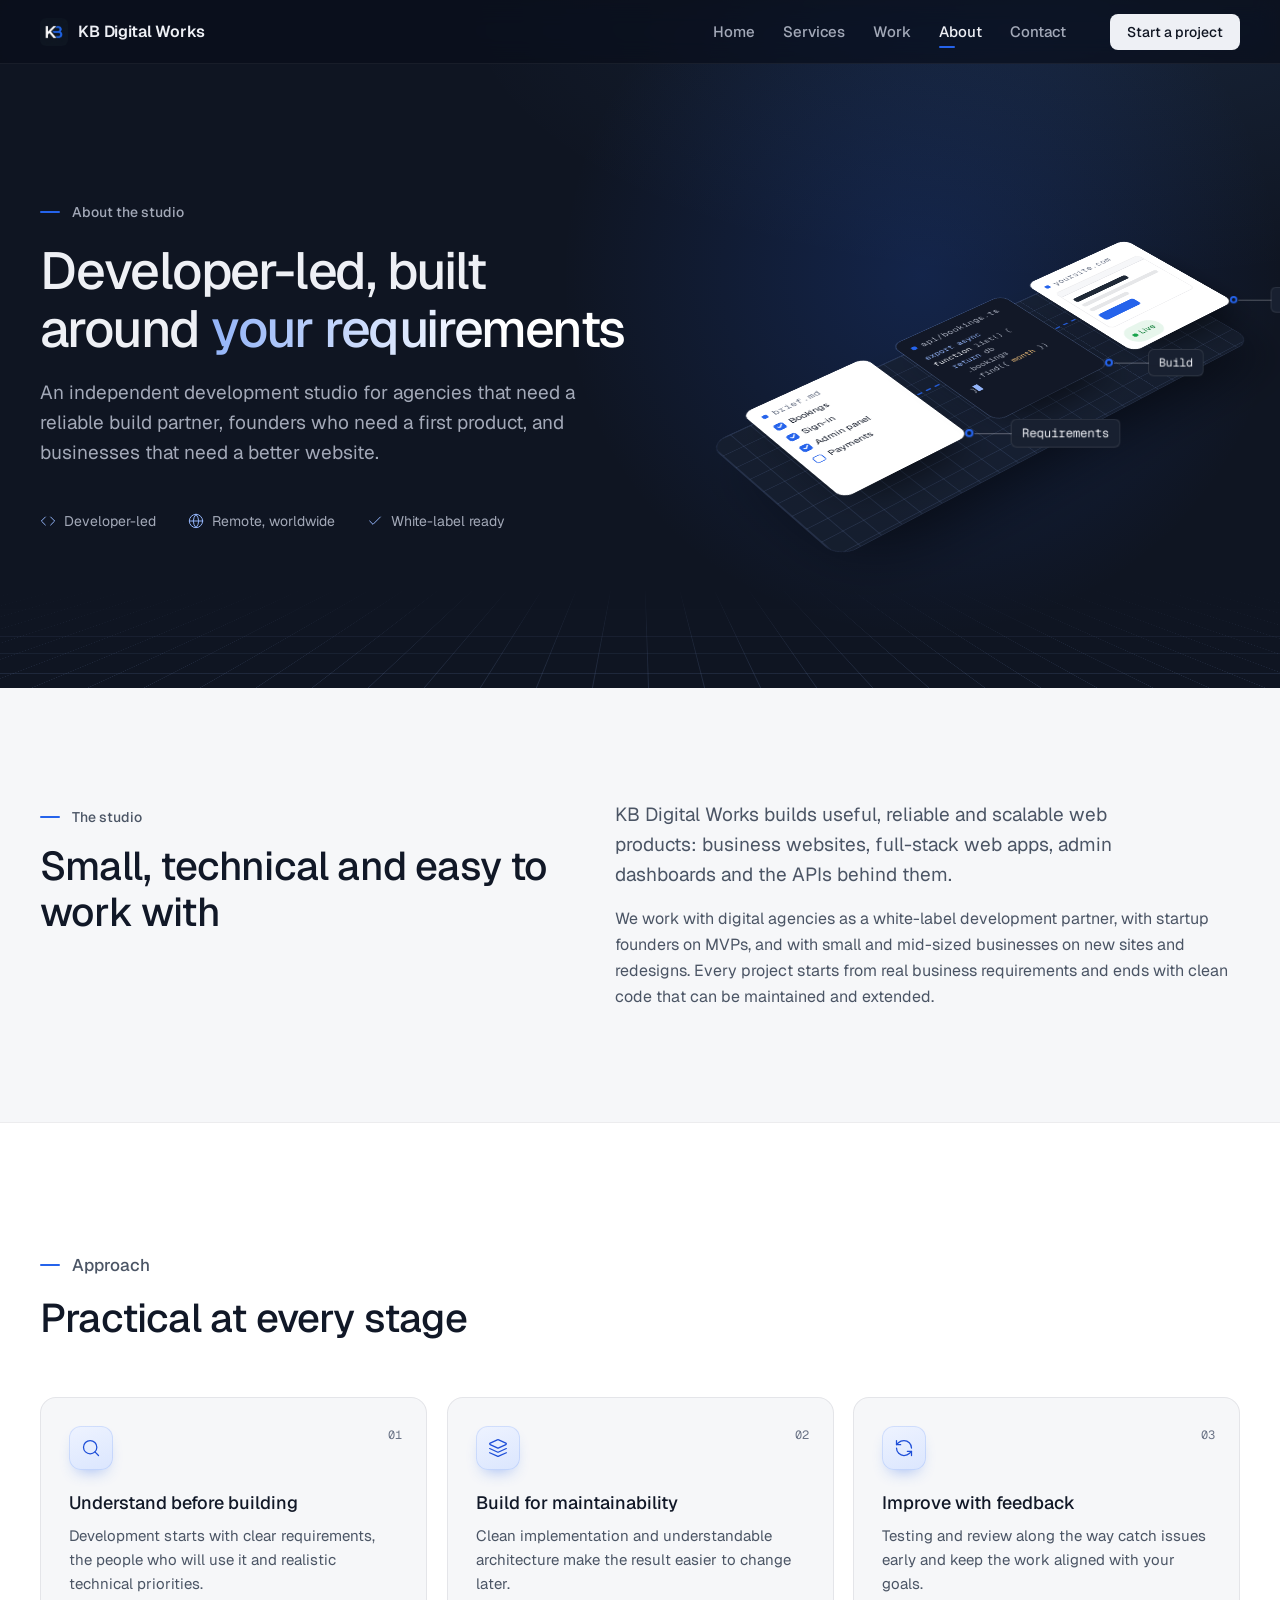
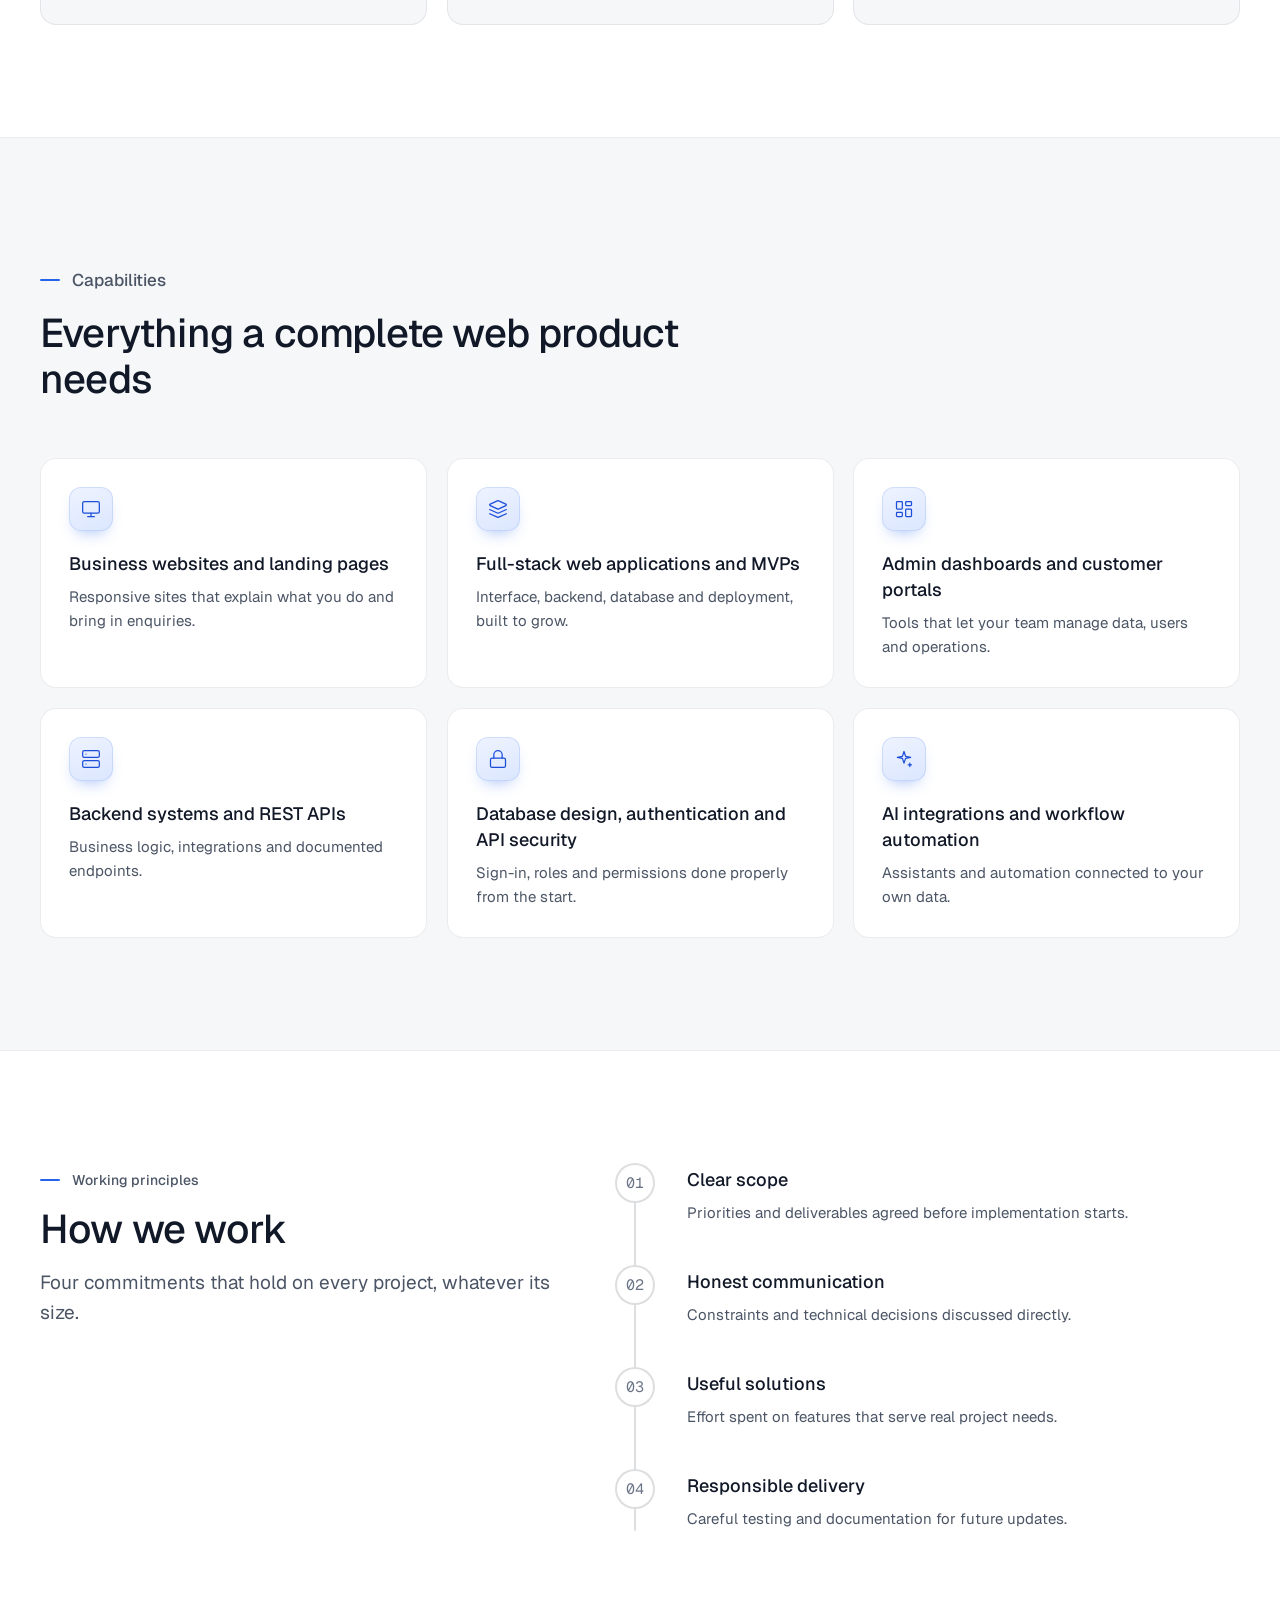
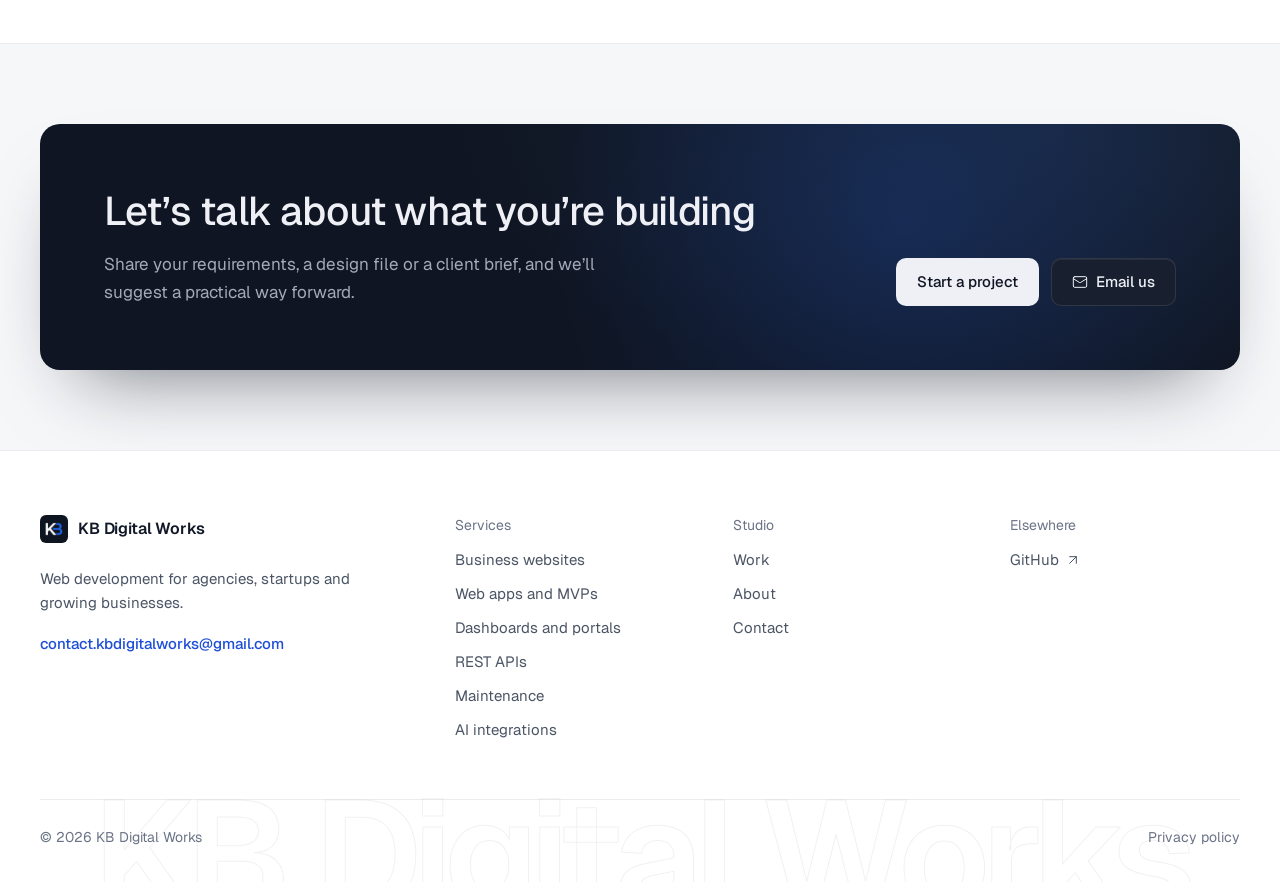
==== commit 5f6725b7: "Enhance website interactivity and visuals - Updated CSS links in multiple HTML files to include vers" ====
--- a/about.html
+++ b/about.html
@@ -20,9 +20,10 @@
 <link href="https://fonts.googleapis.com/css2?family=Geist:wght@400;500;600&family=Geist+Mono:wght@400;500&display=swap" rel="stylesheet">
 <script>document.documentElement.classList.add("js")</script>
 <link rel="stylesheet" href="css/style.css">
-<link rel="stylesheet" href="css/animations.css">
+<link rel="stylesheet" href="css/animations.css?v=6">
 <link rel="stylesheet" href="css/responsive.css">
-<link rel="stylesheet" href="css/fx.css">
+<link rel="stylesheet" href="css/fx.css?v=6">
+<link rel="stylesheet" href="css/scenes.css?v=7">
 </head>
 <body class="has-dark-hero">
 <header class="header">
@@ -60,11 +61,20 @@
 <span><svg class="i" viewBox="0 0 24 24" aria-hidden="true"><path d="M20 6 9 17l-5-5"/></svg>White-label ready</span>
 </div>
 </div>
-<div class="hero-orb" aria-hidden="true">
-<canvas class="orb" data-shape="sphere"></canvas>
-<span class="orb-chip" style="left:2%;top:18%">frontend</span>
-<span class="orb-chip" style="right:0;top:46%">backend</span>
-<span class="orb-chip" style="left:12%;bottom:10%">deployment</span>
+<div class="scene3d scene-about" role="img" aria-label="How the studio works: a requirements checklist, connected to a code editor, connected to a live website">
+<div class="scene-world" aria-hidden="true">
+<div class="s-plate" style="left:-275px;top:-110px;width:550px;height:220px"></div>
+<div class="s-wire" style="left:-120px;top:0;width:55px;--z:40px"></div>
+<div class="s-wire w2" style="left:65px;top:0;width:55px;--z:40px"></div>
+<div class="s-station s-up" style="left:-250px;top:-85px;--z:40px;--d:0ms"><p class="s-title">brief.md</p><div class="t-req"><span class="done">Bookings</span><span class="done">Sign-in</span><span class="done">Admin panel</span><span>Payments</span></div><div class="tag3d"><span>Requirements</span></div></div>
+<div class="s-station s-up dark-face" style="left:-65px;top:-85px;--z:40px;--d:150ms"><p class="s-title">api/bookings.ts</p><div class="t-code"><span class="b">export</span> <span class="b">async</span>
+<span class="w">function</span> list() {
+  <span class="b">return</span> db
+   .bookings
+   .find({ <span class="y">month</span> })
+}<span class="cursor"></span></div><div class="tag3d"><span>Build</span></div></div>
+<div class="s-station s-up" style="left:120px;top:-85px;--z:40px;--d:300ms"><p class="s-title">yoursite.com</p><div class="t-browser"><div><span class="s-line ink w70"></span><span class="s-line"></span><span class="s-line w50"></span><span class="s-btn"></span></div></div><span class="t-live">Live</span><div class="tag3d"><span>Launch</span></div></div>
+</div>
 </div>
 </div>
 </section>
@@ -245,6 +255,6 @@
 </div>
 </div>
 </footer>
-<script src="js/navigation.js"></script><script src="js/main.js"></script><script src="js/animations.js"></script><script src="js/fx.js"></script>
+<script src="js/navigation.js"></script><script src="js/main.js"></script><script src="js/animations.js"></script><script src="js/fx.js?v=6"></script>
 </body>
 </html>
--- a/css/scenes.css
+++ b/css/scenes.css
@@ -0,0 +1,1283 @@
+/* KB Digital Works — page scenes.
+   Each inner page gets a 3D scene about its own subject, built the same way
+   as the homepage stack: a tilted world, raised layers, camera-facing tags.
+   Services: six service tiles on one platform
+   Work:     a carousel of project screens
+   About:    requirements → build → launch pipeline
+   Contact:  your brief → scope and plan → kick-off */
+
+.scene3d {
+  --rx: 58deg;
+  --rz: -40deg;
+  --s: 0.82;
+  position: relative;
+  height: 440px;
+  perspective: 1800px;
+  perspective-origin: 50% 30%;
+}
+
+.scene-world {
+  position: absolute;
+  left: 50%;
+  top: 56%;
+  width: 0;
+  height: 0;
+  transform-style: preserve-3d;
+  transform: scale(var(--s)) rotateX(var(--rx)) rotateZ(var(--rz));
+  transition: transform 900ms var(--ease);
+}
+
+.scene-world > * {
+  position: absolute;
+  transform-style: preserve-3d;
+}
+
+.s-plate {
+  border-radius: 20px;
+  background:
+    linear-gradient(rgba(147, 180, 248, 0.12) 1px, transparent 1px) 0 0 / 24px 24px,
+    linear-gradient(90deg, rgba(147, 180, 248, 0.12) 1px, transparent 1px) 0 0 / 24px 24px,
+    rgba(24, 32, 48, 0.7);
+  box-shadow: 0 0 0 1px rgba(147, 180, 248, 0.16), 0 40px 80px -20px rgba(0, 0, 0, 0.6);
+}
+
+/* Raised pieces lie flat on the plate, then lift to --z */
+.s-up {
+  transform: translateZ(2px);
+  transition: transform 1300ms var(--ease);
+  transition-delay: var(--d, 0ms);
+  border-radius: 12px;
+  box-shadow: 0 28px 48px -16px rgba(0, 0, 0, 0.6), 0 0 0 1px rgba(255, 255, 255, 0.06);
+}
+
+.scene3d.is-open .s-up {
+  transform: translateZ(var(--z, 40px));
+}
+
+.scene3d.is-open .s-tile:hover,
+.scene3d.is-open .s-station:hover {
+  transform: translateZ(calc(var(--z, 40px) + 28px));
+  transition-delay: 0ms;
+  transition-duration: 500ms;
+}
+
+.scene3d .tag3d {
+  transition: opacity 400ms var(--ease) 1300ms;
+}
+
+.scene3d.is-open .tag3d {
+  opacity: 1;
+}
+
+.s-title {
+  display: flex;
+  align-items: center;
+  gap: 6px;
+  margin-bottom: 8px;
+  color: var(--text-3);
+  font-family: var(--mono);
+  font-size: 11px;
+  line-height: 14px;
+}
+
+.s-title::before {
+  content: '';
+  width: 6px;
+  height: 6px;
+  border-radius: 2px;
+  background: var(--accent);
+}
+
+.dark-face .s-title {
+  color: #a3a9b8;
+}
+
+.s-line {
+  display: block;
+  height: 6px;
+  margin-top: 6px;
+  border-radius: 3px;
+  background: rgba(17, 24, 39, 0.1);
+}
+
+.s-line.w70 { width: 70%; }
+.s-line.w50 { width: 50%; }
+.s-line.ink { height: 8px; background: #1f2937; }
+
+.s-btn {
+  display: inline-block;
+  width: 52px;
+  height: 14px;
+  margin-top: 8px;
+  border-radius: 4px;
+  background: var(--accent);
+}
+
+/* ---------- Services: six tiles on one platform ---------- */
+
+.s-tile {
+  width: 140px;
+  height: 116px;
+  padding: 10px 12px;
+  background: #ffffff;
+  color: var(--text);
+  overflow: hidden;
+}
+
+.s-tile.dark-face {
+  background: #121827;
+}
+
+.t-browser {
+  border: 1px solid var(--line);
+  border-radius: 6px;
+  overflow: hidden;
+}
+
+.t-browser::before {
+  content: '';
+  display: block;
+  height: 10px;
+  background: var(--bg);
+  border-bottom: 1px solid var(--line);
+}
+
+.t-browser div {
+  padding: 4px 6px 6px;
+}
+
+.t-signin {
+  display: grid;
+  justify-items: center;
+  gap: 5px;
+}
+
+.t-signin i {
+  width: 18px;
+  height: 18px;
+  border-radius: 50%;
+  background: linear-gradient(160deg, #93b4f8, var(--accent));
+}
+
+.t-signin span {
+  width: 100%;
+  height: 12px;
+  border-radius: 4px;
+  border: 1px solid var(--line-strong);
+}
+
+.t-signin b {
+  width: 100%;
+  height: 13px;
+  border-radius: 4px;
+  background: var(--text);
+}
+
+.t-bars {
+  display: flex;
+  align-items: flex-end;
+  gap: 5px;
+  height: 66px;
+  padding: 6px;
+  border: 1px solid var(--line);
+  border-radius: 6px;
+}
+
+.t-bars i {
+  flex: 1;
+  border-radius: 3px 3px 0 0;
+  background: linear-gradient(180deg, #60a5fa, var(--accent));
+}
+
+.t-code {
+  color: #a3a9b8;
+  font-family: var(--mono);
+  font-size: 10px;
+  line-height: 15px;
+  white-space: pre;
+}
+
+.t-code .g { color: #4cc38a; }
+.t-code .b { color: #93b4f8; }
+.t-code .y { color: #f2c27b; }
+.t-code .w { color: #eef0f5; }
+
+.t-code .cursor {
+  display: inline-block;
+  width: 6px;
+  height: 11px;
+  vertical-align: -1px;
+  background: #93b4f8;
+  animation: blink 1s step-end infinite;
+}
+
+.t-checks {
+  display: grid;
+  gap: 7px;
+}
+
+.t-checks span {
+  display: flex;
+  align-items: center;
+  gap: 6px;
+}
+
+.t-checks span::before {
+  content: '';
+  flex: none;
+  width: 12px;
+  height: 12px;
+  border-radius: 50%;
+  background: #16a34a url("data:image/svg+xml,%3Csvg xmlns='http://www.w3.org/2000/svg' viewBox='0 0 24 24' fill='none' stroke='white' stroke-width='4' stroke-linecap='round' stroke-linejoin='round'%3E%3Cpath d='M20 6 9 17l-5-5'/%3E%3C/svg%3E") center / 8px no-repeat;
+}
+
+.t-checks span i {
+  flex: 1;
+  height: 6px;
+  border-radius: 3px;
+  background: rgba(17, 24, 39, 0.1);
+}
+
+.t-chat {
+  display: grid;
+  gap: 6px;
+}
+
+.t-chat i {
+  display: block;
+  height: 20px;
+  border-radius: 8px;
+}
+
+.t-chat i:nth-child(1) { width: 70%; justify-self: end; background: var(--text); border-bottom-right-radius: 2px; }
+.t-chat i:nth-child(2) { width: 85%; background: var(--accent-soft); border: 1px solid rgba(37, 99, 235, 0.2); border-bottom-left-radius: 2px; }
+.t-chat i:nth-child(3) { width: 40%; height: 14px; background: rgba(17, 24, 39, 0.08); }
+
+/* ---------- About: requirements → build → launch ---------- */
+
+.s-station {
+  width: 150px;
+  height: 170px;
+  padding: 12px;
+  background: #ffffff;
+  overflow: visible;
+}
+
+.s-station.dark-face {
+  background: #121827;
+  box-shadow: 0 28px 48px -16px rgba(0, 0, 0, 0.6), 0 0 0 1px rgba(147, 180, 248, 0.28);
+}
+
+.s-wire {
+  height: 2px;
+  opacity: 0;
+  transform: translateZ(var(--z, 40px));
+  transition: opacity 600ms var(--ease) 1200ms;
+  background: repeating-linear-gradient(90deg, var(--accent) 0 6px, transparent 6px 11px);
+}
+
+.scene3d.is-open .s-wire {
+  opacity: 1;
+}
+
+/* A packet of data travelling along the wire */
+.s-wire::after {
+  content: '';
+  position: absolute;
+  top: -4px;
+  left: 0;
+  width: 10px;
+  height: 10px;
+  border-radius: 50%;
+  background: #93b4f8;
+  box-shadow: 0 0 12px 2px rgba(96, 165, 250, 0.9);
+  animation: packet 2.4s var(--ease) infinite;
+}
+
+.s-wire.w2::after {
+  animation-delay: 1.2s;
+}
+
+@keyframes packet {
+  0% { left: 0; opacity: 0; }
+  15% { opacity: 1; }
+  85% { opacity: 1; }
+  100% { left: calc(100% - 10px); opacity: 0; }
+}
+
+.t-req {
+  display: grid;
+  gap: 8px;
+  font-size: 11px;
+  line-height: 14px;
+  color: var(--text);
+}
+
+.t-req span {
+  display: flex;
+  align-items: center;
+  gap: 6px;
+}
+
+.t-req span::before {
+  content: '';
+  flex: none;
+  width: 11px;
+  height: 11px;
+  border-radius: 3px;
+  border: 1.5px solid var(--accent);
+}
+
+.t-req span.done::before {
+  background: var(--accent) url("data:image/svg+xml,%3Csvg xmlns='http://www.w3.org/2000/svg' viewBox='0 0 24 24' fill='none' stroke='white' stroke-width='4' stroke-linecap='round' stroke-linejoin='round'%3E%3Cpath d='M20 6 9 17l-5-5'/%3E%3C/svg%3E") center / 8px no-repeat;
+}
+
+.t-live {
+  display: inline-flex;
+  align-items: center;
+  gap: 4px;
+  margin-top: 10px;
+  padding: 2px 8px;
+  border-radius: 999px;
+  background: rgba(22, 163, 74, 0.1);
+  color: #15803d;
+  font-size: 10px;
+  font-weight: 500;
+}
+
+.t-live::before {
+  content: '';
+  width: 6px;
+  height: 6px;
+  border-radius: 50%;
+  background: #16a34a;
+  animation: pulse-ring 1.8s ease-out infinite;
+}
+
+/* ---------- Contact: brief → plan → kick-off ---------- */
+
+.s-layer {
+  left: -180px;
+  top: -112px;
+  width: 360px;
+  height: 224px;
+  border-radius: 14px;
+}
+
+.s-layer > .face {
+  position: absolute;
+  inset: 0;
+  padding: 16px 18px;
+  border-radius: 14px;
+  overflow: hidden;
+}
+
+.s-layer.l-top { background: #ffffff; --z: 300px; --d: 240ms; }
+.s-layer.l-mid { background: #f6f7f9; --z: 150px; --d: 120ms; }
+.s-layer.l-base { background: #121827; --z: 0px; }
+
+/* Dashed stems standing between the layers */
+.s-stem {
+  position: absolute;
+  width: 2px;
+  height: 150px;
+  transform-origin: top center;
+  transform: rotateX(-90deg) scaleY(0);
+  transition: transform 1300ms var(--ease);
+  transition-delay: var(--d, 0ms);
+  background: repeating-linear-gradient(to bottom, var(--accent) 0 6px, transparent 6px 12px);
+}
+
+.s-stem.k1 { left: 22px; top: 200px; }
+.s-stem.k2 { left: 336px; top: 200px; }
+
+.scene3d.is-open .s-stem {
+  transform: rotateX(-90deg) scaleY(1);
+}
+
+.f-form {
+  display: grid;
+  grid-template-columns: 1fr 1fr;
+  gap: 8px;
+}
+
+.f-form label {
+  display: grid;
+  gap: 3px;
+  color: var(--text-3);
+  font-size: 10px;
+  line-height: 12px;
+}
+
+.f-form label span {
+  height: 22px;
+  display: flex;
+  align-items: center;
+  padding: 0 8px;
+  border-radius: 5px;
+  border: 1px solid var(--line-strong);
+  color: var(--text);
+  font-size: 11px;
+  white-space: nowrap;
+  overflow: hidden;
+}
+
+.f-form .full {
+  grid-column: 1 / -1;
+}
+
+.f-form .area span {
+  height: 40px;
+  align-items: flex-start;
+  padding-top: 5px;
+  white-space: normal;
+  line-height: 14px;
+}
+
+.f-send {
+  display: inline-flex;
+  align-items: center;
+  height: 24px;
+  margin-top: 10px;
+  padding: 0 10px;
+  border-radius: 5px;
+  background: var(--text);
+  color: #fff;
+  font-size: 11px;
+}
+
+.f-plan h5 {
+  margin-bottom: 10px;
+  color: var(--text);
+  font-size: 15px;
+  font-weight: 500;
+}
+
+.f-plan .row {
+  display: grid;
+  grid-template-columns: 74px 1fr;
+  align-items: center;
+  gap: 10px;
+  height: 30px;
+  border-top: 1px solid var(--line);
+  color: var(--text-2);
+  font-size: 11px;
+}
+
+.f-plan .row i {
+  height: 10px;
+  border-radius: 5px;
+  background: var(--accent);
+}
+
+.f-plan .row.p1 i { width: 22%; background: #16a34a; }
+.f-plan .row.p2 i { margin-left: 22%; width: 56%; }
+.f-plan .row.p3 i { margin-left: 78%; width: 22%; background: #f2c27b; }
+
+.f-term {
+  color: #a3a9b8;
+  font-family: var(--mono);
+  font-size: 12px;
+  line-height: 20px;
+  white-space: pre;
+}
+
+.f-term .w { color: #eef0f5; }
+.f-term .g { color: #4cc38a; }
+
+/* ---------- Work: a carousel of project screens ---------- */
+
+.scene-ring {
+  --tx: -12deg;
+  --ty: 0deg;
+  position: relative;
+  height: 440px;
+  perspective: 1100px;
+  perspective-origin: 50% 40%;
+}
+
+.ring-tilt {
+  position: absolute;
+  left: 50%;
+  top: 44%;
+  transform-style: preserve-3d;
+  transform: rotateX(var(--tx)) rotateY(var(--ty));
+  transition: transform 600ms var(--ease);
+}
+
+.ring {
+  transform-style: preserve-3d;
+  animation: ring-spin 36s linear infinite;
+}
+
+.scene-ring:hover .ring {
+  animation-play-state: paused;
+}
+
+@keyframes ring-spin {
+  to { transform: rotateY(-360deg); }
+}
+
+.ring-card {
+  position: absolute;
+  left: -105px;
+  top: -80px;
+  width: 210px;
+  height: 160px;
+  border-radius: 12px;
+  background: #ffffff;
+  overflow: hidden;
+  backface-visibility: hidden;
+  -webkit-backface-visibility: hidden;
+  transform: rotateY(calc(var(--i) * 60deg)) translateZ(250px);
+  box-shadow: 0 28px 48px -16px rgba(0, 0, 0, 0.6), 0 0 0 1px rgba(255, 255, 255, 0.08);
+}
+
+.rc-shot {
+  --c1: #dbe6fe;
+  --c2: #93b4f8;
+  position: relative;
+  height: 100px;
+  background: linear-gradient(150deg, var(--c1), var(--c2));
+  overflow: hidden;
+}
+
+.rc-shot[data-tone='teal'] { --c1: #d5efe9; --c2: #7cc2b0; }
+.rc-shot[data-tone='amber'] { --c1: #fdf0d9; --c2: #f2c27b; }
+.rc-shot[data-tone='ink'] { --c1: #1f2a40; --c2: #0f1522; }
+
+.rc-shot .win {
+  position: absolute;
+  left: 14px;
+  right: 14px;
+  top: 14px;
+  bottom: -10px;
+  border-radius: 7px;
+  background: #fff;
+  box-shadow: 0 10px 24px -10px rgba(15, 21, 34, 0.5);
+  overflow: hidden;
+}
+
+.rc-shot .win::before {
+  content: '';
+  display: block;
+  height: 10px;
+  background: var(--bg);
+  border-bottom: 1px solid var(--line);
+}
+
+.rc-shot .win i {
+  position: absolute;
+  border-radius: 3px;
+  background: rgba(17, 24, 39, 0.1);
+}
+
+.win.site i:nth-child(1) { left: 8px; top: 18px; width: 45%; height: 7px; background: #1f2937; }
+.win.site i:nth-child(2) { left: 8px; top: 30px; width: 35%; height: 5px; }
+.win.site i:nth-child(3) { left: 8px; top: 42px; width: 22%; height: 10px; background: var(--accent); }
+.win.site i:nth-child(4) { right: 8px; top: 18px; width: 34%; height: 40px; background: linear-gradient(160deg, #dbe6fe, #93b4f8); }
+
+.win.dash i:nth-child(1) { left: 0; top: 10px; width: 22%; bottom: 0; border-radius: 0; background: var(--bg); }
+.win.dash i:nth-child(2) { left: 28%; top: 18px; width: 30%; height: 14px; background: transparent; border: 1px solid var(--line); }
+.win.dash i:nth-child(3) { left: 62%; top: 18px; width: 30%; height: 14px; background: transparent; border: 1px solid var(--line); }
+.win.dash i:nth-child(4) { left: 28%; right: 8px; top: 38px; height: 34px; border-radius: 0; background: linear-gradient(0deg, rgba(37, 99, 235, 0.18), transparent); border-bottom: 2px solid var(--accent); }
+
+.win.code { background: #121827; }
+.win.code::before { background: #182030; border-bottom-color: rgba(255, 255, 255, 0.06); }
+.win.code i { height: 5px; background: rgba(147, 180, 248, 0.4); }
+.win.code i:nth-child(1) { left: 10px; top: 18px; width: 50%; background: #eef0f5; }
+.win.code i:nth-child(2) { left: 20px; top: 30px; width: 38%; }
+.win.code i:nth-child(3) { left: 20px; top: 42px; width: 28%; background: #f2c27b; }
+.win.code i:nth-child(4) { left: 20px; top: 54px; width: 44%; background: #4cc38a; }
+
+.rc-cap {
+  padding: 10px 12px;
+}
+
+.rc-cap small {
+  display: block;
+  color: var(--accent-ink);
+  font-size: 10px;
+  line-height: 14px;
+  font-weight: 500;
+}
+
+.rc-cap strong {
+  display: block;
+  margin-top: 2px;
+  color: var(--text);
+  font-size: 13px;
+  line-height: 18px;
+  font-weight: 500;
+  white-space: nowrap;
+  overflow: hidden;
+  text-overflow: ellipsis;
+}
+
+.ring-floor {
+  position: absolute;
+  left: 50%;
+  bottom: 40px;
+  width: 520px;
+  height: 120px;
+  translate: -50% 0;
+  border-radius: 50%;
+  background: radial-gradient(closest-side, rgba(37, 99, 235, 0.35), transparent);
+  filter: blur(8px);
+  pointer-events: none;
+}
+
+/* Per-scene framing */
+.scene-services, .scene-about { --s: 0.96; }
+.scene-contact { --s: 0.8; }
+.scene-contact .scene-world { top: 66%; }
+
+/* ---------- Responsive ---------- */
+
+@media (max-width: 1100px) {
+  .scene3d, .scene-services, .scene-about { --s: 0.8; }
+  .scene-contact { --s: 0.7; }
+}
+
+@media (max-width: 860px) {
+  .scene3d, .scene-ring { height: 340px; }
+  .scene3d, .scene-services, .scene-about { --s: 0.66; }
+  .scene-contact { --s: 0.56; }
+  .ring-tilt { scale: 0.8; }
+}
+
+@media (max-width: 600px) {
+  .scene3d, .scene-ring { height: 280px; }
+  .scene3d, .scene-services, .scene-about { --s: 0.5; }
+  .scene-contact { --s: 0.44; }
+  .scene-contact .scene-world, .scene-about .scene-world { left: 40%; }
+  .ring-tilt { scale: 0.62; }
+  .ring-floor { width: 320px; bottom: 30px; }
+}
+
+@media (prefers-reduced-motion: reduce) {
+  .ring { animation: none; }
+  .s-wire::after { display: none; }
+  .scene-world, .s-up, .s-stem, .scene3d .tag3d { transition: none !important; }
+}
+
+
+/* ==============================
+   CONTACT: an envelope that opens and hands over your brief
+================================= */
+
+.scene-mail {
+  --tx: 0deg;
+  --ty: 0deg;
+  position: relative;
+  height: 440px;
+  perspective: 1200px;
+}
+
+.mail-glow {
+  position: absolute;
+  left: 50%;
+  top: 55%;
+  width: 420px;
+  height: 260px;
+  translate: -50% -50%;
+  border-radius: 50%;
+  background: radial-gradient(closest-side, rgba(37, 99, 235, 0.38), transparent);
+  filter: blur(10px);
+  pointer-events: none;
+}
+
+.mail-sway {
+  position: absolute;
+  left: 50%;
+  top: 58%;
+  width: 0;
+  height: 0;
+  transform-style: preserve-3d;
+  transform: rotateX(var(--tx)) rotateY(var(--ty));
+  transition: transform 600ms var(--ease);
+}
+
+.env {
+  position: absolute;
+  left: -170px;
+  top: -105px;
+  width: 340px;
+  height: 210px;
+  transform-style: preserve-3d;
+  animation: env-float 9s ease-in-out infinite;
+}
+
+@keyframes env-float {
+  0%, 100% { transform: rotateX(16deg) rotateY(-18deg) translateY(0); }
+  50% { transform: rotateX(10deg) rotateY(12deg) translateY(-12px); }
+}
+
+.env > * {
+  position: absolute;
+}
+
+.env-back {
+  inset: 0;
+  border-radius: 12px;
+  background: linear-gradient(160deg, #c9d8fb, #a9c1f6);
+  box-shadow: 0 40px 70px -24px rgba(0, 0, 0, 0.7);
+}
+
+.letter {
+  left: 16px;
+  right: 16px;
+  top: 8px;
+  height: 196px;
+  padding: 14px 16px;
+  border-radius: 8px;
+  background: #ffffff;
+  box-shadow: 0 -10px 30px -12px rgba(15, 21, 34, 0.35);
+  transform: translateZ(1px);
+  animation: letter-out 8s var(--ease) infinite;
+}
+
+@keyframes letter-out {
+  0%, 22% { transform: translateZ(1px) translateY(0); }
+  42%, 74% { transform: translateZ(1px) translateY(-132px); }
+  88%, 100% { transform: translateZ(1px) translateY(0); }
+}
+
+.env-front {
+  inset: 0;
+  border-radius: 12px;
+  background: linear-gradient(170deg, #eef3ff, #d6e3fd);
+  clip-path: polygon(0 0, 50% 54%, 100% 0, 100% 100%, 0 100%);
+  transform: translateZ(3px);
+}
+
+.env-mark {
+  position: absolute;
+  left: 0;
+  right: 0;
+  bottom: 18px;
+  text-align: center;
+  color: #3b5bb5;
+  font-family: var(--mono);
+  font-size: 11px;
+}
+
+.env-flap {
+  left: 0;
+  top: 0;
+  width: 100%;
+  height: 58%;
+  transform-origin: 50% 0;
+  background: linear-gradient(180deg, #b9cdf9, #9cb8f4);
+  clip-path: polygon(0 0, 100% 0, 50% 100%);
+  animation: flap-open 8s var(--ease) infinite;
+}
+
+@keyframes flap-open {
+  0%, 6% { transform: translateZ(5px) rotateX(0deg); }
+  20%, 80% { transform: translateZ(-2px) rotateX(180deg); }
+  94%, 100% { transform: translateZ(5px) rotateX(0deg); }
+}
+
+.seal {
+  position: absolute;
+  left: 50%;
+  bottom: 4px;
+  width: 30px;
+  height: 30px;
+  translate: -50% 0;
+  border-radius: 50%;
+  overflow: hidden;
+  box-shadow: 0 0 0 3px #2563eb;
+}
+
+.seal img {
+  width: 100%;
+  height: 100%;
+}
+
+.mail-chip.m1 { left: 0; top: 12%; }
+.mail-chip.m2 { right: 0; top: 30%; }
+.mail-chip.m3 { left: 8%; bottom: 8%; }
+
+/* ==============================
+   HOME TECHNOLOGY: blocks that rise in a wave
+================================= */
+
+.tech-city {
+  position: relative;
+  height: 520px;
+  perspective: 1600px;
+  perspective-origin: 50% 20%;
+}
+
+.city-world {
+  --s: 1;
+  position: absolute;
+  left: 50%;
+  top: 52%;
+  width: 0;
+  height: 0;
+  transform-style: preserve-3d;
+  transform: scale(var(--s)) rotateX(58deg) rotateZ(-40deg);
+}
+
+.city-world > * {
+  position: absolute;
+  transform-style: preserve-3d;
+}
+
+.city-base {
+  left: -214px;
+  top: -214px;
+  width: 428px;
+  height: 428px;
+  border-radius: 24px;
+  background:
+    linear-gradient(rgba(37, 99, 235, 0.08) 1px, transparent 1px) 0 0 / 25px 25px,
+    linear-gradient(90deg, rgba(37, 99, 235, 0.08) 1px, transparent 1px) 0 0 / 25px 25px,
+    #ffffff;
+  box-shadow: 0 0 0 1px var(--line-strong), 0 50px 80px -30px rgba(17, 24, 39, 0.35);
+}
+
+.blk {
+  --side1: #1d4ed8;
+  --side2: #1e40af;
+  --top: #eef3ff;
+  --ink-l: #1e3a8a;
+  left: calc(-194px + var(--x) * 100px);
+  top: calc(-194px + var(--y) * 100px);
+  width: 88px;
+  height: 88px;
+  animation: blk-wave 4.8s ease-in-out infinite;
+  animation-delay: calc((var(--x) + var(--y)) * -0.3s);
+}
+
+@keyframes blk-wave {
+  0%, 100% { transform: translateZ(0); }
+  50% { transform: translateZ(18px); }
+}
+
+.blk.g-back { --side1: #0f766e; --side2: #115e59; --top: #e6f5f2; --ink-l: #134e4a; }
+.blk.g-data { --side1: #d99a3c; --side2: #b7792a; --top: #fdf4e4; --ink-l: #7c4a10; }
+.blk.g-plat { --side1: #24304a; --side2: #151c2c; --top: #e8ebf2; --ink-l: #111827; }
+
+.blk-in {
+  position: absolute;
+  inset: 0;
+  transform-style: preserve-3d;
+  transition: transform 500ms var(--ease);
+}
+
+.blk:hover .blk-in,
+.blk.hot .blk-in {
+  transform: translateZ(40px);
+}
+
+.blk-in i {
+  position: absolute;
+  display: block;
+}
+
+.blk-in .t {
+  inset: 0;
+  display: grid;
+  place-items: center;
+  padding: 6px;
+  border-radius: 4px;
+  background: var(--top);
+  box-shadow: inset 0 0 0 1px rgba(255, 255, 255, 0.6);
+  transform: translateZ(var(--h));
+  color: var(--ink-l);
+  font-family: var(--mono);
+  font-size: 12px;
+  font-style: normal;
+  font-weight: 500;
+  line-height: 14px;
+  text-align: center;
+  transition: background-color 300ms ease, box-shadow 300ms ease;
+}
+
+.blk:hover .t,
+.blk.hot .t {
+  background: #ffffff;
+  box-shadow: inset 0 0 0 2px var(--side1), 0 0 24px 4px rgba(37, 99, 235, 0.35);
+}
+
+/* Four walls: two lit, two in shade */
+.blk-in .s1 { left: 0; top: 88px; width: 88px; height: var(--h); transform-origin: 0 0; transform: rotateX(90deg); background: var(--side1); }
+.blk-in .s3 { left: 0; top: 0; width: 88px; height: var(--h); transform-origin: 0 0; transform: rotateX(90deg); background: var(--side2); }
+.blk-in .s2 { left: 88px; top: 0; width: var(--h); height: 88px; transform-origin: 0 0; transform: rotateY(-90deg); background: var(--side2); }
+.blk-in .s4 { left: 0; top: 0; width: var(--h); height: 88px; transform-origin: 0 0; transform: rotateY(-90deg); background: var(--side1); }
+
+.tech-legend {
+  display: flex;
+  flex-wrap: wrap;
+  justify-content: center;
+  gap: 8px 20px;
+  margin-top: -8px;
+  color: var(--text-2);
+  font-size: 13px;
+}
+
+.tech-legend span {
+  display: inline-flex;
+  align-items: center;
+  gap: 8px;
+}
+
+.tech-legend span::before {
+  content: '';
+  width: 10px;
+  height: 10px;
+  border-radius: 3px;
+  background: var(--c);
+}
+
+.tech-tags span.lit {
+  color: var(--accent-ink);
+  transform: translateX(3px);
+}
+
+@media (max-width: 1100px) {
+  .tech-city { height: 480px; }
+  .city-world { --s: 0.92; }
+}
+
+@media (max-width: 860px) {
+  .scene-mail { height: 340px; }
+  .mail-sway { scale: 0.82; }
+  .tech-city { height: 400px; }
+  .city-world { --s: 0.74; }
+}
+
+@media (max-width: 600px) {
+  .scene-mail { height: 290px; }
+  .mail-sway { scale: 0.7; }
+  .tech-city { height: 300px; }
+  .city-world { --s: 0.54; }
+  .blk-in .t { font-size: 14px; line-height: 16px; }
+}
+
+@media (prefers-reduced-motion: reduce) {
+  .env, .blk { animation: none; }
+  .env { transform: rotateX(14deg) rotateY(-12deg); }
+  .letter { animation: none; transform: translateZ(1px) translateY(-132px); }
+  .env-flap { animation: none; transform: translateZ(-2px) rotateX(180deg); }
+}
+
+
+/* ==============================
+   SERVICES: one cube, a service on every face
+================================= */
+
+.svc-cube-scene {
+  display: grid;
+  justify-items: center;
+  gap: 8px;
+}
+
+.cube-stage {
+  --c: 240px;
+  position: relative;
+  width: 100%;
+  height: 380px;
+  perspective: 1100px;
+}
+
+.cube {
+  position: absolute;
+  left: 50%;
+  top: 50%;
+  width: var(--c);
+  height: var(--c);
+  margin: calc(var(--c) / -2) 0 0 calc(var(--c) / -2);
+  transform-style: preserve-3d;
+  transform: rotateX(-16deg) rotateY(-24deg);
+  transition: transform 1100ms cubic-bezier(0.65, 0, 0.35, 1);
+}
+
+.cf {
+  position: absolute;
+  inset: 0;
+  display: grid;
+  grid-template-rows: auto 1fr auto;
+  gap: 12px;
+  padding: 18px 20px;
+  border-radius: 18px;
+  background: #ffffff;
+  color: var(--text);
+  box-shadow: inset 0 0 0 1px rgba(17, 24, 39, 0.06), 0 0 40px -10px rgba(37, 99, 235, 0.5);
+  backface-visibility: hidden;
+  -webkit-backface-visibility: hidden;
+}
+
+.cf.dark-face {
+  background: #121827;
+  color: var(--ink-text);
+  box-shadow: inset 0 0 0 1px rgba(147, 180, 248, 0.3), 0 0 40px -10px rgba(37, 99, 235, 0.6);
+}
+
+.f-front  { transform: translateZ(calc(var(--c) / 2)); }
+.f-right  { transform: rotateY(90deg) translateZ(calc(var(--c) / 2)); }
+.f-back   { transform: rotateY(180deg) translateZ(calc(var(--c) / 2)); }
+.f-left   { transform: rotateY(-90deg) translateZ(calc(var(--c) / 2)); }
+.f-top    { transform: rotateX(90deg) translateZ(calc(var(--c) / 2)); }
+.f-bottom { transform: rotateX(-90deg) translateZ(calc(var(--c) / 2)); }
+
+.cf-head {
+  display: flex;
+  align-items: baseline;
+  gap: 10px;
+  color: inherit;
+  font-size: 18px;
+  line-height: 24px;
+  font-weight: 500;
+}
+
+.cf-head b {
+  color: var(--accent);
+  font-family: var(--mono);
+  font-size: 13px;
+  font-weight: 500;
+}
+
+.dark-face .cf-head b { color: #93b4f8; }
+
+.cf-mock {
+  align-self: center;
+}
+
+.cf-mock .t-bars { height: 96px; }
+.cf-mock .t-code { font-size: 12px; line-height: 20px; }
+.cf-mock .t-signin { padding: 0 24px; gap: 8px; }
+.cf-mock .t-signin i { width: 28px; height: 28px; }
+.cf-mock .t-signin span, .cf-mock .t-signin b { height: 18px; }
+.cf-mock .t-checks { gap: 12px; }
+.cf-mock .t-chat i { height: 28px; }
+
+.cf-stack {
+  color: var(--text-3);
+  font-family: var(--mono);
+  font-size: 11px;
+  line-height: 16px;
+}
+
+.dark-face .cf-stack { color: #a3a9b8; }
+
+/* A tilted orbit ring and a soft shadow give the cube a place to sit */
+.cube-orbit {
+  position: absolute;
+  left: 50%;
+  top: 50%;
+  width: 400px;
+  height: 400px;
+  margin: -200px 0 0 -200px;
+  border-radius: 50%;
+  border: 1px dashed rgba(147, 180, 248, 0.3);
+  transform: rotateX(72deg);
+  transform-style: preserve-3d;
+}
+
+.cube-orbit i {
+  position: absolute;
+  inset: 0;
+  animation: orbit-spin 10s linear infinite;
+}
+
+.cube-orbit i + i {
+  animation-duration: 16s;
+  animation-direction: reverse;
+}
+
+.cube-orbit i::before {
+  content: '';
+  position: absolute;
+  left: 50%;
+  top: -5px;
+  width: 10px;
+  height: 10px;
+  border-radius: 50%;
+  background: #93b4f8;
+  box-shadow: 0 0 14px 3px rgba(96, 165, 250, 0.8);
+}
+
+@keyframes orbit-spin {
+  to { transform: rotate(360deg); }
+}
+
+.cube-shadow {
+  position: absolute;
+  left: 50%;
+  bottom: 6px;
+  width: 300px;
+  height: 60px;
+  translate: -50% 0;
+  border-radius: 50%;
+  background: radial-gradient(closest-side, rgba(37, 99, 235, 0.45), transparent);
+  filter: blur(8px);
+}
+
+.cube-nav {
+  display: flex;
+  flex-wrap: wrap;
+  justify-content: center;
+  gap: 6px;
+  max-width: 460px;
+}
+
+.cube-nav button {
+  height: 30px;
+  padding: 0 12px;
+  border-radius: 999px;
+  border: 1px solid rgba(238, 240, 245, 0.14);
+  background: rgba(24, 32, 48, 0.7);
+  color: var(--ink-text-2);
+  font-size: 13px;
+  cursor: pointer;
+  transition: background-color var(--fast) var(--ease), color var(--fast) var(--ease), border-color var(--fast) var(--ease);
+}
+
+.cube-nav button:hover {
+  color: var(--ink-text);
+  border-color: rgba(147, 180, 248, 0.5);
+}
+
+.cube-nav button.on {
+  background: var(--ink-text);
+  border-color: var(--ink-text);
+  color: var(--ink);
+}
+
+@media (max-width: 860px) {
+  .cube-stage { --c: 200px; height: 320px; }
+  .cube-orbit { width: 330px; height: 330px; margin: -165px 0 0 -165px; }
+}
+
+@media (max-width: 600px) {
+  .cube-stage { --c: 170px; height: 270px; }
+  .cube-orbit { width: 280px; height: 280px; margin: -140px 0 0 -140px; }
+  .cf { padding: 14px; gap: 8px; }
+  .cf-head { font-size: 15px; }
+  .cf-mock .t-bars { height: 70px; }
+  .cf-mock .t-code { font-size: 10px; line-height: 16px; }
+}
+
+@media (prefers-reduced-motion: reduce) {
+  .cube { transition: none; }
+  .cube-orbit i { animation: none; }
+}
+
+
+/* ==============================
+   SERVICES CUBE: dark glass look
+================================= */
+
+.cube .cf {
+  overflow: hidden;
+  background: linear-gradient(150deg, rgba(30, 41, 66, 0.78), rgba(11, 16, 28, 0.86));
+  border: 1px solid rgba(147, 180, 248, 0.45);
+  color: var(--ink-text);
+  box-shadow:
+    inset 0 0 40px rgba(37, 99, 235, 0.28),
+    inset 0 1px 0 rgba(255, 255, 255, 0.12),
+    0 0 30px -6px rgba(59, 130, 246, 0.55);
+}
+
+/* Corner brackets */
+.cube .cf::before {
+  content: '';
+  position: absolute;
+  inset: 8px;
+  pointer-events: none;
+  border-radius: 12px;
+  background:
+    linear-gradient(#60a5fa, #60a5fa) top left / 18px 2px,
+    linear-gradient(#60a5fa, #60a5fa) top left / 2px 18px,
+    linear-gradient(#60a5fa, #60a5fa) top right / 18px 2px,
+    linear-gradient(#60a5fa, #60a5fa) top right / 2px 18px,
+    linear-gradient(#60a5fa, #60a5fa) bottom left / 18px 2px,
+    linear-gradient(#60a5fa, #60a5fa) bottom left / 2px 18px,
+    linear-gradient(#60a5fa, #60a5fa) bottom right / 18px 2px,
+    linear-gradient(#60a5fa, #60a5fa) bottom right / 2px 18px;
+  background-repeat: no-repeat;
+  opacity: 0.8;
+}
+
+/* A sheen of light sweeping across the glass */
+.cube .cf::after {
+  content: '';
+  position: absolute;
+  inset: 0;
+  pointer-events: none;
+  background: linear-gradient(115deg, transparent 35%, rgba(147, 180, 248, 0.22) 48%, rgba(255, 255, 255, 0.1) 52%, transparent 65%) 0 0 / 300% 100%;
+  animation: sheen 5s ease-in-out infinite;
+}
+
+.cube .f-right::after { animation-delay: -1s; }
+.cube .f-back::after { animation-delay: -2s; }
+.cube .f-left::after { animation-delay: -3s; }
+.cube .f-top::after { animation-delay: -4s; }
+
+@keyframes sheen {
+  0% { background-position: 100% 0; }
+  60%, 100% { background-position: 0 0; }
+}
+
+.cube .cf-head { color: var(--ink-text); }
+.cube .cf-head b { color: #93b4f8; }
+.cube .cf-stack { color: #8f9bb8; }
+
+/* Face pictures recoloured for glass */
+.cube .t-browser { border-color: rgba(147, 180, 248, 0.3); background: rgba(255, 255, 255, 0.03); }
+.cube .t-browser::before { background: rgba(147, 180, 248, 0.12); border-bottom-color: rgba(147, 180, 248, 0.2); }
+.cube .s-line { background: rgba(238, 240, 245, 0.16); }
+.cube .s-line.ink { background: #eef0f5; }
+.cube .s-btn { background: #3b82f6; box-shadow: 0 0 12px rgba(59, 130, 246, 0.8); }
+.cube .t-signin span { border-color: rgba(147, 180, 248, 0.35); }
+.cube .t-signin b { background: #3b82f6; box-shadow: 0 0 12px rgba(59, 130, 246, 0.7); }
+.cube .t-bars { border-color: rgba(147, 180, 248, 0.25); }
+.cube .t-bars i { background: linear-gradient(180deg, #93c5fd, #2563eb); box-shadow: 0 0 10px rgba(59, 130, 246, 0.6); }
+.cube .t-checks span i { background: rgba(238, 240, 245, 0.16); }
+.cube .t-chat i:nth-child(1) { background: #eef0f5; }
+.cube .t-chat i:nth-child(2) { background: rgba(59, 130, 246, 0.25); border-color: rgba(147, 180, 248, 0.4); }
+.cube .t-chat i:nth-child(3) { background: rgba(238, 240, 245, 0.12); }
+
+/* Glowing wireframe core, seen through the glass */
+.cube-core {
+  position: absolute;
+  left: 30%;
+  top: 30%;
+  width: 40%;
+  height: 40%;
+  transform-style: preserve-3d;
+  animation: core-spin 14s linear infinite;
+}
+
+.cube-core i {
+  position: absolute;
+  inset: 0;
+  border: 2px solid #60a5fa;
+  border-radius: 8px;
+  background: rgba(37, 99, 235, 0.14);
+  box-shadow: 0 0 18px rgba(96, 165, 250, 0.7), inset 0 0 18px rgba(96, 165, 250, 0.45);
+}
+
+.cube-core .cc0 { transform: translateZ(calc(var(--c) * 0.2)); }
+.cube-core .cc1 { transform: rotateY(90deg) translateZ(calc(var(--c) * 0.2)); }
+.cube-core .cc2 { transform: rotateY(180deg) translateZ(calc(var(--c) * 0.2)); }
+.cube-core .cc3 { transform: rotateY(-90deg) translateZ(calc(var(--c) * 0.2)); }
+.cube-core .cc4 { transform: rotateX(90deg) translateZ(calc(var(--c) * 0.2)); }
+.cube-core .cc5 { transform: rotateX(-90deg) translateZ(calc(var(--c) * 0.2)); }
+
+@keyframes core-spin {
+  to { transform: rotateX(360deg) rotateY(720deg); }
+}
+
+.cube-shadow {
+  background: radial-gradient(closest-side, rgba(59, 130, 246, 0.6), transparent);
+}
+
+@media (prefers-reduced-motion: reduce) {
+  .cube .cf::after, .cube-core { animation: none; }
+}
